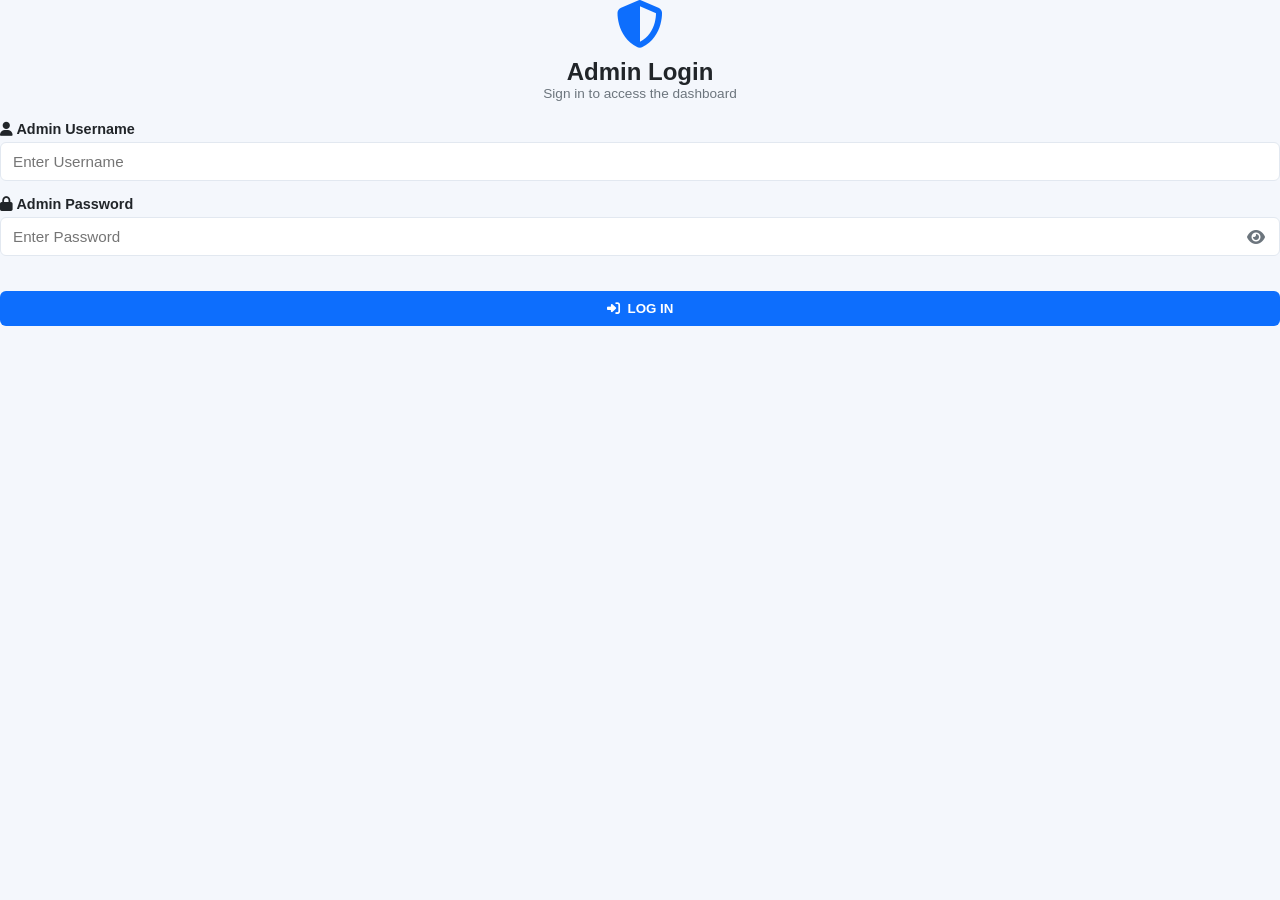
==== attendance.html @ d98d88b0 "Update attendance.html" ====
<!DOCTYPE html>
<html lang="en">
<head>
  <meta charset="UTF-8">
  <title>Daily Attendance Record - DAS</title>
  <link rel="stylesheet" href="./style.css">
  <link rel="stylesheet" href="https://cdnjs.cloudflare.com/ajax/libs/font-awesome/6.4.0/css/all.min.css">
  <style>
    .daily-folder {
      background: #fff;
      padding: 15px 10px;
      border-radius: 8px;
      text-align: center;
      cursor: pointer;
      border: 2px solid var(--border-color);
      transition: all 0.2s ease;
      user-select: none;
    }
    .daily-folder:hover {
      border-color: var(--primary-blue);
      transform: translateY(-2px);
      box-shadow: 0 4px 10px rgba(0,0,0,0.08);
    }
    .daily-folder.active-folder {
      border-color: var(--primary-blue);
      background-color: #f8fbff;
      box-shadow: 0 2px 6px rgba(13,110,253,0.15);
    }
  </style>
</head>
<body>
  <script src="app.js"></script>
  <script>checkAuth();</script>

  <div class="app-container">
    <div class="sidebar">
      <div class="sidebar-header">
        <i class="fa-solid fa-graduation-cap"></i>
        <h2>Digital Attendance System</h2>
        <p>Admin Panel</p>
      </div>
      <ul class="sidebar-menu">
        <li><a href="dashboard.html"><i class="fa-solid fa-house"></i> Home</a></li>
        <li><a href="employee.html"><i class="fa-solid fa-user-plus"></i> Employee Registration</a></li>
        <li class="active"><a href="attendance.html"><i class="fa-solid fa-clipboard-check"></i> Attendance Record</a></li>
        <li><a href="monthly.html"><i class="fa-solid fa-calendar-days"></i> Monthly Record</a></li>
        <li><a href="#" onclick="logout()"><i class="fa-solid fa-right-from-bracket"></i> Log Out</a></li>
      </ul>
      <div class="sidebar-footer">
        <i class="fa-solid fa-user-circle" style="font-size: 1.5rem;"></i>
        <div>
          <strong style="display:block; font-size:0.85rem;">Welcome,</strong>
          <span style="font-size:0.80rem; color:#90caf9;">Admin</span>
        </div>
      </div>
    </div>

    <div class="main-content">
      <div class="topbar">
        <div><i class="fa-solid fa-bars"></i></div>
        <div class="topbar-info">
          <span><i class="fa-regular fa-calendar"></i> <span id="currentDate"></span></span>
          <i class="fa-regular fa-bell"></i>
        </div>
      </div>

      <div class="content-area">
        <div style="display: flex; justify-content: space-between; align-items: center; margin-bottom: 20px; flex-wrap: wrap; gap: 15px;">
          <div>
            <h1 style="font-size: 1.5rem; margin-bottom: 5px;"><i class="fa-solid fa-clipboard-check" style="color: var(--primary-blue);"></i> Daily Attendance Record</h1>
            <p style="color: var(--text-muted); font-size: 0.9rem;">Track employee Time In and Time Out daily.</p>
          </div>
          <div>
            <label style="font-weight: 600; font-size: 0.9rem; margin-right: 8px;"><i class="fa-regular fa-calendar-days"></i> Filter Date:</label>
            <input type="date" id="dateFilter" class="form-control" style="display: inline-block; width: auto;" onchange="filterDailyData()">
          </div>
        </div>

        <h3 style="font-size: 1rem; margin-bottom: 10px; color: var(--text-muted);">Department Folders:</h3>
        <div style="display: grid; grid-template-columns: repeat(auto-fit, minmax(110px, 1fr)); gap: 12px; margin-bottom: 25px;">
          <div class="daily-folder active-folder" id="dfolder-ALL" onclick="selectDailyDept('ALL')">
            <i class="fa-solid fa-folder-open" style="font-size: 1.8rem; color: #ffc107; margin-bottom: 5px; display:block;"></i>
            <h4 style="font-size: 0.85rem; margin:0;">All Depts</h4>
          </div>
          <div class="daily-folder" id="dfolder-BSHM" onclick="selectDailyDept('BSHM')">
            <i class="fa-solid fa-folder" style="font-size: 1.8rem; color: #ffc107; margin-bottom: 5px; display:block;"></i>
            <h4 style="font-size: 0.85rem; margin:0;">BSHM</h4>
          </div>
          <div class="daily-folder" id="dfolder-BSED" onclick="selectDailyDept('BSED')">
            <i class="fa-solid fa-folder" style="font-size: 1.8rem; color: #ffc107; margin-bottom: 5px; display:block;"></i>
            <h4 style="font-size: 0.85rem; margin:0;">BSED</h4>
          </div>
          <div class="daily-folder" id="dfolder-BEED" onclick="selectDailyDept('BEED')">
            <i class="fa-solid fa-folder" style="font-size: 1.8rem; color: #ffc107; margin-bottom: 5px; display:block;"></i>
            <h4 style="font-size: 0.85rem; margin:0;">BEED</h4>
          </div>
          <div class="daily-folder" id="dfolder-BSCRIM" onclick="selectDailyDept('BSCRIM')">
            <i class="fa-solid fa-folder" style="font-size: 1.8rem; color: #ffc107; margin-bottom: 5px; display:block;"></i>
            <h4 style="font-size: 0.85rem; margin:0;">BSCRIM</h4>
          </div>
          <div class="daily-folder" id="dfolder-BSIT" onclick="selectDailyDept('BSIT')">
            <i class="fa-solid fa-folder" style="font-size: 1.8rem; color: #ffc107; margin-bottom: 5px; display:block;"></i>
            <h4 style="font-size: 0.85rem; margin:0;">BSIT</h4>
          </div>
          <div class="daily-folder" id="dfolder-BSBA" onclick="selectDailyDept('BSBA')">
            <i class="fa-solid fa-folder" style="font-size: 1.8rem; color: #ffc107; margin-bottom: 5px; display:block;"></i>
            <h4 style="font-size: 0.85rem; margin:0;">BSBA</h4>
          </div>
        </div>

        <div class="card">
          <h3 id="dailyFolderTitle" style="margin-bottom: 15px; font-size: 1.05rem; color: var(--primary-blue);">Daily Attendance Logs - All Departments</h3>
          <table>
            <thead>
              <tr>
                <th>Employee ID</th>
                <th>Name</th>
                <th>Department</th>
                <th>Position</th>
                <th>Date</th>
                <th>Time In</th>
                <th>Time Out</th>
                <th>Status</th>
              </tr>
            </thead>
            <tbody id="attendanceTable"></tbody>
          </table>
        </div>
      </div>
    </div>
  </div>

  <script src="database.js"></script>
  <script>
    const todayStr = new Date().toISOString().split('T')[0];
    document.getElementById('dateFilter').value = todayStr;
    let dailySelectedDept = 'ALL';

    function selectDailyDept(dept) {
      dailySelectedDept = dept;
      document.querySelectorAll('.daily-folder').forEach(el => {
        el.classList.remove('active-folder');
        const icon = el.querySelector('i');
        if (icon) {
          icon.classList.remove('fa-folder-open');
          icon.classList.add('fa-folder');
        }
      });
      const activeEl = document.getElementById('dfolder-' + dept);
      if (activeEl) {
        activeEl.classList.add('active-folder');
        const activeIcon = activeEl.querySelector('i');
        if (activeIcon) {
          activeIcon.classList.remove('fa-folder');
          activeIcon.classList.add('fa-folder-open');
        }
      }
      document.getElementById('dailyFolderTitle').textContent = Daily Attendance Logs - Department: ${dept === 'ALL' ? 'All Departments' : dept};
      filterDailyData();
    }

    function filterDailyData() {
      const selectedDate = document.getElementById('dateFilter').value;
      const records = DB.getAttendance();
      const employees = DB.getEmployees();
      const tbody = document.getElementById('attendanceTable');

      const enhancedRecords = records.map(r => {
        const emp = employees.find(e => e.id === r.id);
        return {
          ...r,
          department: emp ? emp.department : 'BSIT',
          position: emp ? emp.position : 'Staff'
        };
      });

      const filtered = enhancedRecords.filter(r => {
        const matchDate = !selectedDate || r.date === selectedDate;
        const matchDept = dailySelectedDept === 'ALL' || r.department === dailySelectedDept;
        return matchDate && matchDept;
      });

      if (filtered.length === 0) {
        tbody.innerHTML = <tr><td colspan="8" style="text-align:center; color: var(--text-muted); padding: 25px;">No attendance records found for this date or department.</td></tr>;
        return;
      }

      tbody.innerHTML = filtered.map(r => `
        <tr>
          <td>${r.id}</td>
          <td><strong>${r.name}</strong></td>
          <td><span style="background: #e3f2fd; color: #0d6efd; padding: 3px 8px; border-radius: 4px; font-weight: 600; font-size: 0.85rem;">${r.department}</span></td>
          <td>${r.position}</td>
          <td>${r.date}</td>
          <td><span style="color: #198754; font-weight: 600;">${r.timeIn}</span></td>
          <td><span style="color: #0dcaf0; font-weight: 600;">${r.timeOut}</span></td>
          <td><span style="background: #d1e7dd; color: #0f5132; padding: 3px 8px; border-radius: 4px; font-weight: bold; font-size: 0.85rem;">${r.status}</span></td>
        </tr>
      `).join('');
    }

    filterDailyData();
  </script>
</body>
</html>
---- style.css ----
:root {
  --primary-blue: #0d6efd;
  --dark-blue: #061e47;
  --sidebar-bg: #0b1727;
  --sidebar-hover: #162c46;
  --light-bg: #f4f7fc;
  --card-bg: #ffffff;
  --success-green: #198754;
  --danger-red: #dc3545;
  --warning-purple: #6f42c1;
  --text-dark: #212529;
  --text-muted: #6c757d;
  --border-color: #e2e8f0;
}

* {
  margin: 0;
  padding: 0;
  box-sizing: border-box;
  font-family: 'Segoe UI', Tahoma, Geneva, Verdana, sans-serif;
}

body {
  background-color: var(--light-bg);
  color: var(--text-dark);
}

/* Layout */
.app-container {
  display: flex;
  min-height: 100vh;
}

.sidebar {
  width: 250px;
  background-color: var(--sidebar-bg);
  color: #fff;
  display: flex;
  flex-direction: column;
  padding: 20px 0;
}

.sidebar-header {
  padding: 0 20px 20px;
  border-bottom: 1px solid rgba(255,255,255,0.1);
  text-align: center;
}

.sidebar-header i {
  font-size: 2.5rem;
  color: #64b5f6;
  margin-bottom: 10px;
}

.sidebar-header h2 {
  font-size: 1.1rem;
  line-height: 1.2;
}

.sidebar-header p {
  font-size: 0.75rem;
  color: #90caf9;
}

.sidebar-menu {
  list-style: none;
  margin-top: 20px;
  flex-grow: 1;
}

.sidebar-menu li a {
  display: flex;
  align-items: center;
  gap: 12px;
  padding: 12px 20px;
  color: #b0bec5;
  text-decoration: none;
  font-size: 0.95rem;
  transition: 0.2s;
}

.sidebar-menu li a:hover,
.sidebar-menu li.active a {
  background-color: var(--primary-blue);
  color: #fff;
}

.sidebar-footer {
  padding: 15px 20px;
  border-top: 1px solid rgba(255,255,255,0.1);
  display: flex;
  align-items: center;
  gap: 10px;
}

.main-content {
  flex-grow: 1;
  display: flex;
  flex-direction: column;
}

.topbar {
  background-color: #fff;
  padding: 15px 30px;
  display: flex;
  justify-content: space-between;
  align-items: center;
  box-shadow: 0 2px 4px rgba(0,0,0,0.05);
}

.topbar-info {
  display: flex;
  gap: 20px;
  align-items: center;
  color: var(--text-muted);
}

.content-area {
  padding: 30px;
  flex-grow: 1;
}

/* Cards & Grid */
.grid-4 {
  display: grid;
  grid-template-columns: repeat(auto-fit, minmax(200px, 1fr));
  gap: 20px;
  margin-bottom: 25px;
}

.stat-card {
  background: #fff;
  padding: 20px;
  border-radius: 10px;
  display: flex;
  align-items: center;
  gap: 15px;
  box-shadow: 0 2px 8px rgba(0,0,0,0.04);
}

.stat-icon {
  width: 50px;
  height: 50px;
  border-radius: 50%;
  display: flex;
  align-items: center;
  justify-content: center;
  font-size: 1.5rem;
}

.stat-icon.blue { background: #e3f2fd; color: var(--primary-blue); }
.stat-icon.green { background: #e8f5e9; color: var(--success-green); }
.stat-icon.red { background: #ffebee; color: var(--danger-red); }
.stat-icon.purple { background: #f3e5f5; color: var(--warning-purple); }

.stat-info h3 { font-size: 0.9rem; color: var(--text-muted); }
.stat-info p { font-size: 1.5rem; font-weight: bold; }

/* Dashboard Details Layout */
.dashboard-details {
  display: grid;
  grid-template-columns: 2fr 1fr;
  gap: 20px;
}

.card {
  background: #fff;
  border-radius: 10px;
  padding: 20px;
  box-shadow: 0 2px 8px rgba(0,0,0,0.04);
}

.card-title {
  font-size: 1.1rem;
  font-weight: bold;
  margin-bottom: 15px;
}

.quick-actions {
  display: flex;
  flex-direction: column;
  gap: 10px;
}

/* Buttons & Inputs */
.btn {
  padding: 10px 18px;
  border: none;
  border-radius: 6px;
  cursor: pointer;
  font-weight: 600;
  display: inline-flex;
  align-items: center;
  gap: 8px;
  justify-content: center;
  text-decoration: none;
}

.btn-primary { background: var(--primary-blue); color: #fff; }
.btn-success { background: var(--success-green); color: #fff; }
.btn-danger { background: var(--danger-red); color: #fff; }
.btn-outline { border: 1px solid var(--primary-blue); color: var(--primary-blue); background: transparent; }
.btn-block { width: 100%; }

.form-group {
  margin-bottom: 15px;
}

.form-group label {
  display: block;
  margin-bottom: 5px;
  font-weight: 600;
  font-size: 0.9rem;
}

.form-control {
  width: 100%;
  padding: 10px 12px;
  border: 1px solid var(--border-color);
  border-radius: 6px;
  font-size: 0.95rem;
}

/* Password Eye Toggle Styling */
.password-container {
  position: relative;
  width: 100%;
}

.password-container input {
  width: 100%;
  padding-right: 40px;
}

.password-container i {
  position: absolute;
  right: 15px;
  top: 50%;
  transform: translateY(-50%);
  cursor: pointer;
  color: #6c757d;
}

.password-container i:hover {
  color: var(--primary-blue);
}

/* Table Styles */
table {
  width: 100%;
  border-collapse: collapse;
  margin-top: 15px;
}

th, td {
  padding: 12px;
  text-align: left;
  border-bottom: 1px solid var(--border-color);
}

th {
  background-color: #f8f9fa;
  font-weight: 600;
}
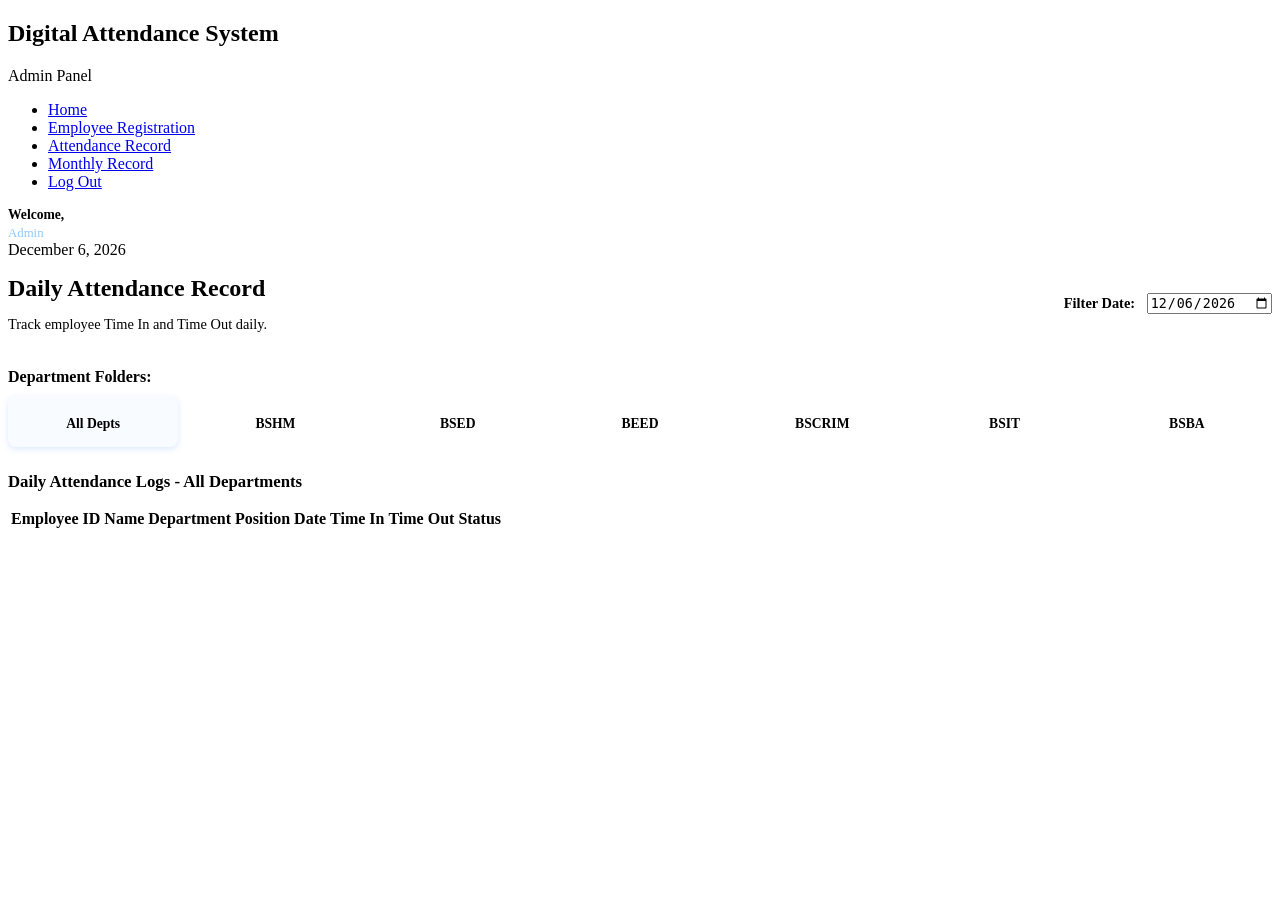
==== commit 6e2e0b8e: "Update attendance.html" ====
--- a/attendance.html
+++ b/attendance.html
@@ -1,10 +1,14 @@
+
 <!DOCTYPE html>
 <html lang="en">
 <head>
   <meta charset="UTF-8">
+  <meta name="viewport" content="width=device-width, initial-scale=1.0">
   <title>Daily Attendance Record - DAS</title>
-  <link rel="stylesheet" href="./style.css">
-  <link rel="stylesheet" href="https://cdnjs.cloudflare.com/ajax/libs/font-awesome/6.4.0/css/all.min.css">
+
+  <link rel="stylesheet" href="./Daily Attendance Record - DAS_files/style.css">
+  <link rel="stylesheet" href="./Daily Attendance Record - DAS_files/all.min.css">
+
   <style>
     .daily-folder {
       background: #fff;
@@ -16,11 +20,13 @@
       transition: all 0.2s ease;
       user-select: none;
     }
+
     .daily-folder:hover {
       border-color: var(--primary-blue);
       transform: translateY(-2px);
       box-shadow: 0 4px 10px rgba(0,0,0,0.08);
     }
+
     .daily-folder.active-folder {
       border-color: var(--primary-blue);
       background-color: #f8fbff;
@@ -28,88 +34,169 @@
     }
   </style>
 </head>
+
 <body>
-  <script src="app.js"></script>
-  <script>checkAuth();</script>
-
-  <div class="app-container">
-    <div class="sidebar">
-      <div class="sidebar-header">
-        <i class="fa-solid fa-graduation-cap"></i>
-        <h2>Digital Attendance System</h2>
-        <p>Admin Panel</p>
-      </div>
-      <ul class="sidebar-menu">
-        <li><a href="dashboard.html"><i class="fa-solid fa-house"></i> Home</a></li>
-        <li><a href="employee.html"><i class="fa-solid fa-user-plus"></i> Employee Registration</a></li>
-        <li class="active"><a href="attendance.html"><i class="fa-solid fa-clipboard-check"></i> Attendance Record</a></li>
-        <li><a href="monthly.html"><i class="fa-solid fa-calendar-days"></i> Monthly Record</a></li>
-        <li><a href="#" onclick="logout()"><i class="fa-solid fa-right-from-bracket"></i> Log Out</a></li>
-      </ul>
-      <div class="sidebar-footer">
-        <i class="fa-solid fa-user-circle" style="font-size: 1.5rem;"></i>
+
+<script src="./Daily Attendance Record - DAS_files/app.js.download"></script>
+<script>
+  checkAuth();
+</script>
+
+<div class="app-container">
+
+  <!-- SIDEBAR -->
+  <div class="sidebar">
+
+    <div class="sidebar-header">
+      <i class="fa-solid fa-graduation-cap"></i>
+      <h2>Digital Attendance System</h2>
+      <p>Admin Panel</p>
+    </div>
+
+    <ul class="sidebar-menu">
+      <li>
+        <a href="dashboard.html">
+          <i class="fa-solid fa-house"></i> Home
+        </a>
+      </li>
+
+      <li>
+        <a href="employee.html">
+          <i class="fa-solid fa-user-plus"></i> Employee Registration
+        </a>
+      </li>
+
+      <li class="active">
+        <a href="attendance.html">
+          <i class="fa-solid fa-clipboard-check"></i> Attendance Record
+        </a>
+      </li>
+
+      <li>
+        <a href="monthly.html">
+          <i class="fa-solid fa-calendar-days"></i> Monthly Record
+        </a>
+      </li>
+
+      <li>
+        <a href="#" onclick="logout()">
+          <i class="fa-solid fa-right-from-bracket"></i> Log Out
+        </a>
+      </li>
+    </ul>
+
+    <div class="sidebar-footer">
+      <i class="fa-solid fa-user-circle" style="font-size:1.5rem;"></i>
+      <div>
+        <strong style="display:block;font-size:0.85rem;">Welcome,</strong>
+        <span style="font-size:0.80rem;color:#90caf9;">Admin</span>
+      </div>
+    </div>
+
+  </div>
+
+  <!-- MAIN CONTENT -->
+  <div class="main-content">
+
+    <div class="topbar">
+      <div>
+        <i class="fa-solid fa-bars"></i>
+      </div>
+
+      <div class="topbar-info">
+        <span>
+          <i class="fa-regular fa-calendar"></i>
+          <span id="currentDate"></span>
+        </span>
+        <i class="fa-regular fa-bell"></i>
+      </div>
+    </div>
+
+    <div class="content-area">
+
+      <!-- PAGE HEADER -->
+      <div style="display:flex;justify-content:space-between;align-items:center;margin-bottom:20px;flex-wrap:wrap;gap:15px;">
+
         <div>
-          <strong style="display:block; font-size:0.85rem;">Welcome,</strong>
-          <span style="font-size:0.80rem; color:#90caf9;">Admin</span>
-        </div>
-      </div>
-    </div>
-
-    <div class="main-content">
-      <div class="topbar">
-        <div><i class="fa-solid fa-bars"></i></div>
-        <div class="topbar-info">
-          <span><i class="fa-regular fa-calendar"></i> <span id="currentDate"></span></span>
-          <i class="fa-regular fa-bell"></i>
-        </div>
-      </div>
-
-      <div class="content-area">
-        <div style="display: flex; justify-content: space-between; align-items: center; margin-bottom: 20px; flex-wrap: wrap; gap: 15px;">
-          <div>
-            <h1 style="font-size: 1.5rem; margin-bottom: 5px;"><i class="fa-solid fa-clipboard-check" style="color: var(--primary-blue);"></i> Daily Attendance Record</h1>
-            <p style="color: var(--text-muted); font-size: 0.9rem;">Track employee Time In and Time Out daily.</p>
-          </div>
-          <div>
-            <label style="font-weight: 600; font-size: 0.9rem; margin-right: 8px;"><i class="fa-regular fa-calendar-days"></i> Filter Date:</label>
-            <input type="date" id="dateFilter" class="form-control" style="display: inline-block; width: auto;" onchange="filterDailyData()">
-          </div>
-        </div>
-
-        <h3 style="font-size: 1rem; margin-bottom: 10px; color: var(--text-muted);">Department Folders:</h3>
-        <div style="display: grid; grid-template-columns: repeat(auto-fit, minmax(110px, 1fr)); gap: 12px; margin-bottom: 25px;">
-          <div class="daily-folder active-folder" id="dfolder-ALL" onclick="selectDailyDept('ALL')">
-            <i class="fa-solid fa-folder-open" style="font-size: 1.8rem; color: #ffc107; margin-bottom: 5px; display:block;"></i>
-            <h4 style="font-size: 0.85rem; margin:0;">All Depts</h4>
-          </div>
-          <div class="daily-folder" id="dfolder-BSHM" onclick="selectDailyDept('BSHM')">
-            <i class="fa-solid fa-folder" style="font-size: 1.8rem; color: #ffc107; margin-bottom: 5px; display:block;"></i>
-            <h4 style="font-size: 0.85rem; margin:0;">BSHM</h4>
-          </div>
-          <div class="daily-folder" id="dfolder-BSED" onclick="selectDailyDept('BSED')">
-            <i class="fa-solid fa-folder" style="font-size: 1.8rem; color: #ffc107; margin-bottom: 5px; display:block;"></i>
-            <h4 style="font-size: 0.85rem; margin:0;">BSED</h4>
-          </div>
-          <div class="daily-folder" id="dfolder-BEED" onclick="selectDailyDept('BEED')">
-            <i class="fa-solid fa-folder" style="font-size: 1.8rem; color: #ffc107; margin-bottom: 5px; display:block;"></i>
-            <h4 style="font-size: 0.85rem; margin:0;">BEED</h4>
-          </div>
-          <div class="daily-folder" id="dfolder-BSCRIM" onclick="selectDailyDept('BSCRIM')">
-            <i class="fa-solid fa-folder" style="font-size: 1.8rem; color: #ffc107; margin-bottom: 5px; display:block;"></i>
-            <h4 style="font-size: 0.85rem; margin:0;">BSCRIM</h4>
-          </div>
-          <div class="daily-folder" id="dfolder-BSIT" onclick="selectDailyDept('BSIT')">
-            <i class="fa-solid fa-folder" style="font-size: 1.8rem; color: #ffc107; margin-bottom: 5px; display:block;"></i>
-            <h4 style="font-size: 0.85rem; margin:0;">BSIT</h4>
-          </div>
-          <div class="daily-folder" id="dfolder-BSBA" onclick="selectDailyDept('BSBA')">
-            <i class="fa-solid fa-folder" style="font-size: 1.8rem; color: #ffc107; margin-bottom: 5px; display:block;"></i>
-            <h4 style="font-size: 0.85rem; margin:0;">BSBA</h4>
-          </div>
-        </div>
-
-        <div class="card">
-          <h3 id="dailyFolderTitle" style="margin-bottom: 15px; font-size: 1.05rem; color: var(--primary-blue);">Daily Attendance Logs - All Departments</h3>
+          <h1 style="font-size:1.5rem;margin-bottom:5px;">
+            <i class="fa-solid fa-clipboard-check" style="color:var(--primary-blue);"></i>
+            Daily Attendance Record
+          </h1>
+
+          <p style="color:var(--text-muted);font-size:0.9rem;">
+            Track employee Time In and Time Out daily.
+          </p>
+        </div>
+
+        <div>
+          <label style="font-weight:600;font-size:0.9rem;margin-right:8px;">
+            <i class="fa-regular fa-calendar-days"></i>
+            Filter Date:
+          </label>
+
+          <input
+            type="date"
+            id="dateFilter"
+            class="form-control"
+            style="display:inline-block;width:auto;"
+            onchange="filterDailyData()"
+          >
+        </div>
+
+      </div>
+
+      <!-- DEPARTMENT FOLDERS -->
+      <h3 style="font-size:1rem;margin-bottom:10px;color:var(--text-muted);">
+        Department Folders:
+      </h3>
+
+      <div style="display:grid;grid-template-columns:repeat(auto-fit,minmax(110px,1fr));gap:12px;margin-bottom:25px;">
+
+        <div class="daily-folder active-folder" id="dfolder-ALL" onclick="selectDailyDept('ALL')">
+          <i class="fa-solid fa-folder-open" style="font-size:1.8rem;color:#ffc107;margin-bottom:5px;display:block;"></i>
+          <h4 style="font-size:0.85rem;margin:0;">All Depts</h4>
+        </div>
+
+        <div class="daily-folder" id="dfolder-BSHM" onclick="selectDailyDept('BSHM')">
+          <i class="fa-solid fa-folder" style="font-size:1.8rem;color:#ffc107;margin-bottom:5px;display:block;"></i>
+          <h4 style="font-size:0.85rem;margin:0;">BSHM</h4>
+        </div>
+
+        <div class="daily-folder" id="dfolder-BSED" onclick="selectDailyDept('BSED')">
+          <i class="fa-solid fa-folder" style="font-size:1.8rem;color:#ffc107;margin-bottom:5px;display:block;"></i>
+          <h4 style="font-size:0.85rem;margin:0;">BSED</h4>
+        </div>
+
+        <div class="daily-folder" id="dfolder-BEED" onclick="selectDailyDept('BEED')">
+          <i class="fa-solid fa-folder" style="font-size:1.8rem;color:#ffc107;margin-bottom:5px;display:block;"></i>
+          <h4 style="font-size:0.85rem;margin:0;">BEED</h4>
+        </div>
+
+        <div class="daily-folder" id="dfolder-BSCRIM" onclick="selectDailyDept('BSCRIM')">
+          <i class="fa-solid fa-folder" style="font-size:1.8rem;color:#ffc107;margin-bottom:5px;display:block;"></i>
+          <h4 style="font-size:0.85rem;margin:0;">BSCRIM</h4>
+        </div>
+
+        <div class="daily-folder" id="dfolder-BSIT" onclick="selectDailyDept('BSIT')">
+          <i class="fa-solid fa-folder" style="font-size:1.8rem;color:#ffc107;margin-bottom:5px;display:block;"></i>
+          <h4 style="font-size:0.85rem;margin:0;">BSIT</h4>
+        </div>
+
+        <div class="daily-folder" id="dfolder-BSBA" onclick="selectDailyDept('BSBA')">
+          <i class="fa-solid fa-folder" style="font-size:1.8rem;color:#ffc107;margin-bottom:5px;display:block;"></i>
+          <h4 style="font-size:0.85rem;margin:0;">BSBA</h4>
+        </div>
+
+      </div>
+
+      <!-- ATTENDANCE TABLE -->
+      <div class="card">
+
+        <h3 id="dailyFolderTitle" style="margin-bottom:15px;font-size:1.05rem;color:var(--primary-blue);">
+          Daily Attendance Logs - All Departments
+        </h3>
+
+        <div style="overflow-x:auto;">
           <table>
             <thead>
               <tr>
@@ -123,83 +210,192 @@
                 <th>Status</th>
               </tr>
             </thead>
+
             <tbody id="attendanceTable"></tbody>
           </table>
         </div>
-      </div>
+
+      </div>
+
     </div>
   </div>
-
-  <script src="database.js"></script>
-  <script>
-    const todayStr = new Date().toISOString().split('T')[0];
-    document.getElementById('dateFilter').value = todayStr;
-    let dailySelectedDept = 'ALL';
-
-    function selectDailyDept(dept) {
-      dailySelectedDept = dept;
-      document.querySelectorAll('.daily-folder').forEach(el => {
-        el.classList.remove('active-folder');
-        const icon = el.querySelector('i');
-        if (icon) {
-          icon.classList.remove('fa-folder-open');
-          icon.classList.add('fa-folder');
-        }
-      });
-      const activeEl = document.getElementById('dfolder-' + dept);
-      if (activeEl) {
-        activeEl.classList.add('active-folder');
-        const activeIcon = activeEl.querySelector('i');
-        if (activeIcon) {
-          activeIcon.classList.remove('fa-folder');
-          activeIcon.classList.add('fa-folder-open');
-        }
+</div>
+
+<!-- DATABASE -->
+<script src="./Daily Attendance Record - DAS_files/database.js.download"></script>
+
+<script>
+
+  // DISPLAY CURRENT DATE
+  const now = new Date();
+
+  document.getElementById('currentDate').textContent =
+    now.toLocaleDateString('en-US', {
+      year: 'numeric',
+      month: 'long',
+      day: 'numeric'
+    });
+
+  // GET TODAY'S DATE USING LOCAL TIME
+  const todayStr =
+    `${now.getFullYear()}-${String(now.getMonth() + 1).padStart(2, '0')}-${String(now.getDate()).padStart(2, '0')}`;
+
+  document.getElementById('dateFilter').value = todayStr;
+
+  // DEFAULT DEPARTMENT
+  let dailySelectedDept = 'ALL';
+
+
+  // SELECT DEPARTMENT FOLDER
+  function selectDailyDept(dept) {
+
+    dailySelectedDept = dept;
+
+    // REMOVE ACTIVE STATUS FROM ALL FOLDERS
+    document.querySelectorAll('.daily-folder').forEach(el => {
+
+      el.classList.remove('active-folder');
+
+      const icon = el.querySelector('i');
+
+      if (icon) {
+        icon.classList.remove('fa-folder-open');
+        icon.classList.add('fa-folder');
       }
-      document.getElementById('dailyFolderTitle').textContent = Daily Attendance Logs - Department: ${dept === 'ALL' ? 'All Departments' : dept};
-      filterDailyData();
+
+    });
+
+    // ACTIVATE SELECTED FOLDER
+    const activeEl = document.getElementById('dfolder-' + dept);
+
+    if (activeEl) {
+
+      activeEl.classList.add('active-folder');
+
+      const activeIcon = activeEl.querySelector('i');
+
+      if (activeIcon) {
+        activeIcon.classList.remove('fa-folder');
+        activeIcon.classList.add('fa-folder-open');
+      }
+
     }
 
-    function filterDailyData() {
-      const selectedDate = document.getElementById('dateFilter').value;
-      const records = DB.getAttendance();
-      const employees = DB.getEmployees();
-      const tbody = document.getElementById('attendanceTable');
-
-      const enhancedRecords = records.map(r => {
-        const emp = employees.find(e => e.id === r.id);
-        return {
-          ...r,
-          department: emp ? emp.department : 'BSIT',
-          position: emp ? emp.position : 'Staff'
-        };
-      });
-
-      const filtered = enhancedRecords.filter(r => {
-        const matchDate = !selectedDate || r.date === selectedDate;
-        const matchDept = dailySelectedDept === 'ALL' || r.department === dailySelectedDept;
-        return matchDate && matchDept;
-      });
-
-      if (filtered.length === 0) {
-        tbody.innerHTML = <tr><td colspan="8" style="text-align:center; color: var(--text-muted); padding: 25px;">No attendance records found for this date or department.</td></tr>;
-        return;
-      }
-
-      tbody.innerHTML = filtered.map(r => `
+    // UPDATE TITLE
+    document.getElementById('dailyFolderTitle').textContent =
+      `Daily Attendance Logs - Department: ${dept === 'ALL' ? 'All Departments' : dept}`;
+
+    // DISPLAY SELECTED DEPARTMENT RECORDS
+    filterDailyData();
+
+  }
+
+
+  // FILTER ATTENDANCE RECORDS
+  function filterDailyData() {
+
+    const selectedDate = document.getElementById('dateFilter').value;
+
+    const records = DB.getAttendance();
+
+    const employees = DB.getEmployees();
+
+    const tbody = document.getElementById('attendanceTable');
+
+
+    // MATCH ATTENDANCE WITH EMPLOYEE INFORMATION
+    const enhancedRecords = records.map(r => {
+
+      const emp = employees.find(e => e.id === r.id);
+
+      return {
+        ...r,
+        department: emp ? emp.department : 'BSIT',
+        position: emp ? emp.position : 'Staff'
+      };
+
+    });
+
+
+    // FILTER BY DATE AND DEPARTMENT
+    const filtered = enhancedRecords.filter(r => {
+
+      const matchDate = !selectedDate || r.date === selectedDate;
+
+      const matchDept =
+        dailySelectedDept === 'ALL' ||
+        r.department === dailySelectedDept;
+
+      return matchDate && matchDept;
+
+    });
+
+
+    // NO RECORDS FOUND
+    if (filtered.length === 0) {
+
+      tbody.innerHTML = `
         <tr>
-          <td>${r.id}</td>
-          <td><strong>${r.name}</strong></td>
-          <td><span style="background: #e3f2fd; color: #0d6efd; padding: 3px 8px; border-radius: 4px; font-weight: 600; font-size: 0.85rem;">${r.department}</span></td>
-          <td>${r.position}</td>
-          <td>${r.date}</td>
-          <td><span style="color: #198754; font-weight: 600;">${r.timeIn}</span></td>
-          <td><span style="color: #0dcaf0; font-weight: 600;">${r.timeOut}</span></td>
-          <td><span style="background: #d1e7dd; color: #0f5132; padding: 3px 8px; border-radius: 4px; font-weight: bold; font-size: 0.85rem;">${r.status}</span></td>
+          <td colspan="8" style="text-align:center;color:var(--text-muted);padding:25px;">
+            No attendance records found for this date or department.
+          </td>
         </tr>
-      `).join('');
+      `;
+
+      return;
     }
 
-    filterDailyData();
-  </script>
+
+    // DISPLAY ATTENDANCE RECORDS
+    tbody.innerHTML = filtered.map(r => `
+
+      <tr>
+
+        <td>${r.id}</td>
+
+        <td>
+          <strong>${r.name}</strong>
+        </td>
+
+        <td>
+          <span style="background:#e3f2fd;color:#0d6efd;padding:3px 8px;border-radius:4px;font-weight:600;font-size:0.85rem;">
+            ${r.department}
+          </span>
+        </td>
+
+        <td>${r.position}</td>
+
+        <td>${r.date}</td>
+
+        <td>
+          <span style="color:#198754;font-weight:600;">
+            ${r.timeIn}
+          </span>
+        </td>
+
+        <td>
+          <span style="color:#0dcaf0;font-weight:600;">
+            ${r.timeOut}
+          </span>
+        </td>
+
+        <td>
+          <span style="background:#d1e7dd;color:#0f5132;padding:3px 8px;border-radius:4px;font-weight:bold;font-size:0.85rem;">
+            ${r.status}
+          </span>
+        </td>
+
+      </tr>
+
+    `).join('');
+
+  }
+
+
+  // LOAD DEFAULT ATTENDANCE RECORDS
+  filterDailyData();
+
+</script>
+
 </body>
 </html>
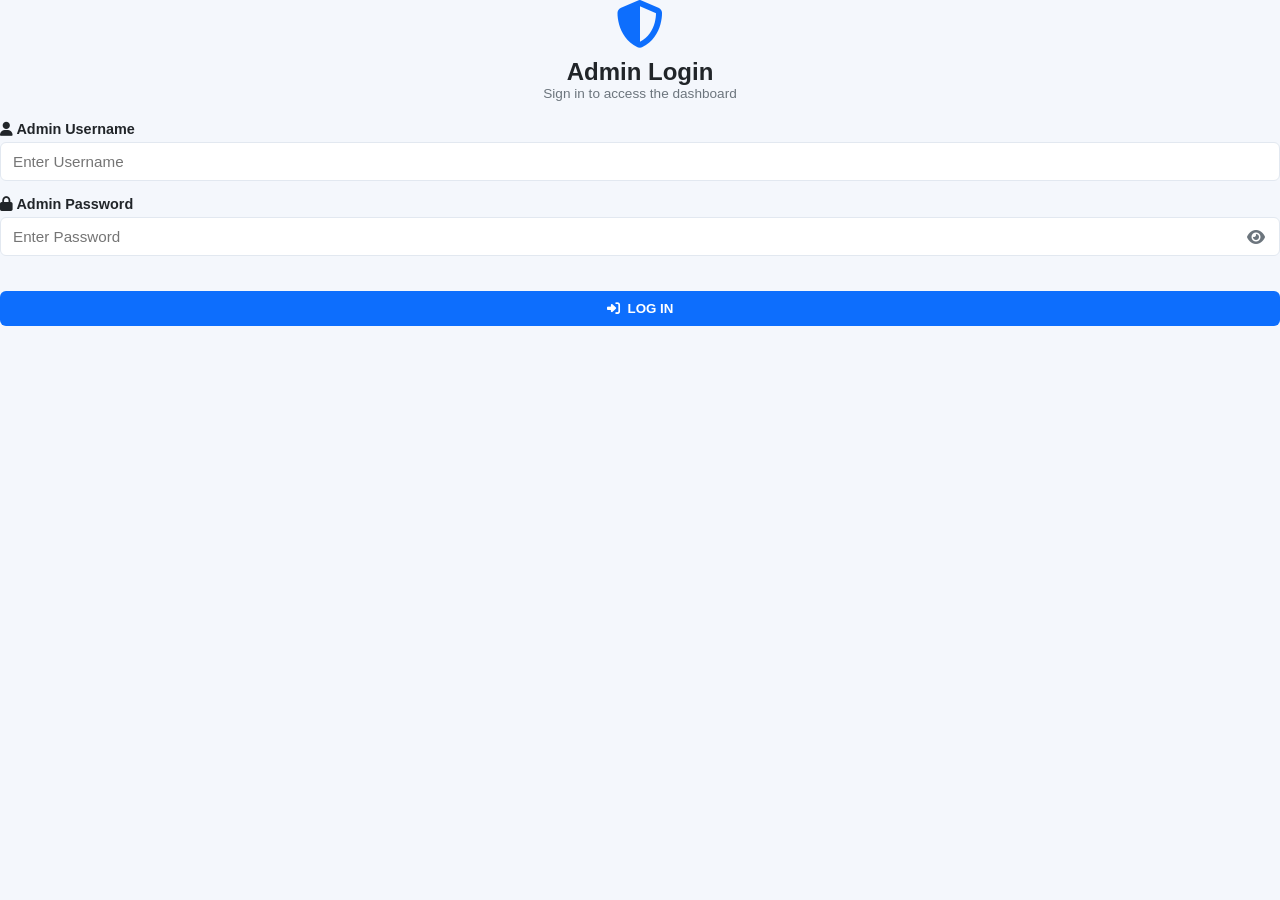
==== commit dce6b61d: "Update attendance.html" ====
--- a/attendance.html
+++ b/attendance.html
@@ -2,44 +2,58 @@
 <!DOCTYPE html>
 <html lang="en">
 <head>
-  <meta charset="UTF-8">
-  <meta name="viewport" content="width=device-width, initial-scale=1.0">
-  <title>Daily Attendance Record - DAS</title>
-
-  <link rel="stylesheet" href="./Daily Attendance Record - DAS_files/style.css">
-  <link rel="stylesheet" href="./Daily Attendance Record - DAS_files/all.min.css">
-
-  <style>
-    .daily-folder {
-      background: #fff;
-      padding: 15px 10px;
-      border-radius: 8px;
-      text-align: center;
-      cursor: pointer;
-      border: 2px solid var(--border-color);
-      transition: all 0.2s ease;
-      user-select: none;
-    }
-
-    .daily-folder:hover {
-      border-color: var(--primary-blue);
-      transform: translateY(-2px);
-      box-shadow: 0 4px 10px rgba(0,0,0,0.08);
-    }
-
-    .daily-folder.active-folder {
-      border-color: var(--primary-blue);
-      background-color: #f8fbff;
-      box-shadow: 0 2px 6px rgba(13,110,253,0.15);
-    }
-  </style>
+<meta charset="UTF-8">
+<meta name="viewport" content="width=device-width, initial-scale=1.0">
+<title>Daily Attendance Record - DAS</title>
+
+<!-- ORIGINAL CSS DESIGN -->
+<link rel="stylesheet" href="./style.css">
+<link rel="stylesheet" href="./all.min.css">
+
+<style>
+.daily-folder {
+  background: #fff;
+  position: relative;
+  z-index: 1;
+  padding: 15px 10px;
+  border-radius: 8px;
+  text-align: center;
+  cursor: pointer;
+  border: 2px solid var(--border-color);
+  transition: all 0.2s ease;
+  user-select: none;
+}
+
+.daily-folder:hover {
+  border-color: var(--primary-blue);
+  transform: translateY(-2px);
+  box-shadow: 0 4px 10px rgba(0,0,0,0.08);
+}
+
+.daily-folder.active-folder {
+  border-color: var(--primary-blue);
+  background: #f8fbff;
+  box-shadow: 0 2px 6px rgba(13,110,253,0.15);
+}
+
+.daily-folder:focus {
+  outline: 3px solid rgba(13,110,253,0.25);
+}
+
+.daily-folder i {
+  font-size: 1.8rem;
+  color: #ffc107;
+  margin-bottom: 5px;
+  display: block;
+}
+</style>
 </head>
 
 <body>
 
-<script src="./Daily Attendance Record - DAS_files/app.js.download"></script>
+<script src="./app.js"></script>
 <script>
-  checkAuth();
+if (typeof checkAuth === 'function') checkAuth();
 </script>
 
 <div class="app-container">
@@ -79,7 +93,7 @@
       </li>
 
       <li>
-        <a href="#" onclick="logout()">
+        <a href="#" onclick="logout(); return false;">
           <i class="fa-solid fa-right-from-bracket"></i> Log Out
         </a>
       </li>
@@ -139,7 +153,6 @@
             id="dateFilter"
             class="form-control"
             style="display:inline-block;width:auto;"
-            onchange="filterDailyData()"
           >
         </div>
 
@@ -150,40 +163,41 @@
         Department Folders:
       </h3>
 
-      <div style="display:grid;grid-template-columns:repeat(auto-fit,minmax(110px,1fr));gap:12px;margin-bottom:25px;">
-
-        <div class="daily-folder active-folder" id="dfolder-ALL" onclick="selectDailyDept('ALL')">
-          <i class="fa-solid fa-folder-open" style="font-size:1.8rem;color:#ffc107;margin-bottom:5px;display:block;"></i>
+      <div id="departmentFolders"
+        style="display:grid;grid-template-columns:repeat(auto-fit,minmax(110px,1fr));gap:12px;margin-bottom:25px;">
+
+        <div class="daily-folder active-folder" id="dfolder-ALL" role="button" tabindex="0">
+          <i class="fa-solid fa-folder-open"></i>
           <h4 style="font-size:0.85rem;margin:0;">All Depts</h4>
         </div>
 
-        <div class="daily-folder" id="dfolder-BSHM" onclick="selectDailyDept('BSHM')">
-          <i class="fa-solid fa-folder" style="font-size:1.8rem;color:#ffc107;margin-bottom:5px;display:block;"></i>
+        <div class="daily-folder" id="dfolder-BSHM" role="button" tabindex="0">
+          <i class="fa-solid fa-folder"></i>
           <h4 style="font-size:0.85rem;margin:0;">BSHM</h4>
         </div>
 
-        <div class="daily-folder" id="dfolder-BSED" onclick="selectDailyDept('BSED')">
-          <i class="fa-solid fa-folder" style="font-size:1.8rem;color:#ffc107;margin-bottom:5px;display:block;"></i>
+        <div class="daily-folder" id="dfolder-BSED" role="button" tabindex="0">
+          <i class="fa-solid fa-folder"></i>
           <h4 style="font-size:0.85rem;margin:0;">BSED</h4>
         </div>
 
-        <div class="daily-folder" id="dfolder-BEED" onclick="selectDailyDept('BEED')">
-          <i class="fa-solid fa-folder" style="font-size:1.8rem;color:#ffc107;margin-bottom:5px;display:block;"></i>
+        <div class="daily-folder" id="dfolder-BEED" role="button" tabindex="0">
+          <i class="fa-solid fa-folder"></i>
           <h4 style="font-size:0.85rem;margin:0;">BEED</h4>
         </div>
 
-        <div class="daily-folder" id="dfolder-BSCRIM" onclick="selectDailyDept('BSCRIM')">
-          <i class="fa-solid fa-folder" style="font-size:1.8rem;color:#ffc107;margin-bottom:5px;display:block;"></i>
+        <div class="daily-folder" id="dfolder-BSCRIM" role="button" tabindex="0">
+          <i class="fa-solid fa-folder"></i>
           <h4 style="font-size:0.85rem;margin:0;">BSCRIM</h4>
         </div>
 
-        <div class="daily-folder" id="dfolder-BSIT" onclick="selectDailyDept('BSIT')">
-          <i class="fa-solid fa-folder" style="font-size:1.8rem;color:#ffc107;margin-bottom:5px;display:block;"></i>
+        <div class="daily-folder" id="dfolder-BSIT" role="button" tabindex="0">
+          <i class="fa-solid fa-folder"></i>
           <h4 style="font-size:0.85rem;margin:0;">BSIT</h4>
         </div>
 
-        <div class="daily-folder" id="dfolder-BSBA" onclick="selectDailyDept('BSBA')">
-          <i class="fa-solid fa-folder" style="font-size:1.8rem;color:#ffc107;margin-bottom:5px;display:block;"></i>
+        <div class="daily-folder" id="dfolder-BSBA" role="button" tabindex="0">
+          <i class="fa-solid fa-folder"></i>
           <h4 style="font-size:0.85rem;margin:0;">BSBA</h4>
         </div>
 
@@ -192,11 +206,13 @@
       <!-- ATTENDANCE TABLE -->
       <div class="card">
 
-        <h3 id="dailyFolderTitle" style="margin-bottom:15px;font-size:1.05rem;color:var(--primary-blue);">
+        <h3 id="dailyFolderTitle"
+          style="margin-bottom:15px;font-size:1.05rem;color:var(--primary-blue);">
           Daily Attendance Logs - All Departments
         </h3>
 
         <div style="overflow-x:auto;">
+
           <table>
             <thead>
               <tr>
@@ -213,8 +229,8 @@
 
             <tbody id="attendanceTable"></tbody>
           </table>
-        </div>
-
+
+        </div>
       </div>
 
     </div>
@@ -222,11 +238,219 @@
 </div>
 
 <!-- DATABASE -->
-<script src="./Daily Attendance Record - DAS_files/database.js.download"></script>
+<script src="./database.js"></script>
 
 <script>
 
-  // DISPLAY CURRENT DATE
+// ======================================
+// DAILY ATTENDANCE DEPARTMENT FILTER
+// ======================================
+
+let dailySelectedDept = 'ALL';
+
+// LOCAL DATE
+function localToday() {
+  const d = new Date();
+
+  return `${d.getFullYear()}-${String(d.getMonth()+1).padStart(2,'0')}-${String(d.getDate()).padStart(2,'0')}`;
+}
+
+// SAFE TEXT
+function clean(value) {
+  return String(value ?? '').trim();
+}
+
+// PREVENT HTML INJECTION
+function escapeHTML(value) {
+  return clean(value).replace(/[&<>"']/g, ch => ({
+    '&': '&amp;',
+    '<': '&lt;',
+    '>': '&gt;',
+    '"': '&quot;',
+    "'": '&#39;'
+  }[ch]));
+}
+
+// GET EMPLOYEE DEPARTMENT
+function getDepartment(employee, record) {
+  return clean(
+    employee?.department || record?.department || 'Unknown'
+  ).toUpperCase();
+}
+
+// SELECT DEPARTMENT
+function selectDailyDept(dept) {
+
+  dailySelectedDept = dept.toUpperCase();
+
+  // RESET ALL FOLDERS
+  document.querySelectorAll('.daily-folder').forEach(folder => {
+
+    folder.classList.remove('active-folder');
+
+    const icon = folder.querySelector('i');
+
+    if (icon) {
+      icon.classList.remove('fa-folder-open');
+      icon.classList.add('fa-folder');
+    }
+
+  });
+
+  // OPEN SELECTED FOLDER
+  const selectedFolder =
+    document.getElementById('dfolder-' + dailySelectedDept);
+
+  if (selectedFolder) {
+
+    selectedFolder.classList.add('active-folder');
+
+    const icon = selectedFolder.querySelector('i');
+
+    if (icon) {
+      icon.classList.remove('fa-folder');
+      icon.classList.add('fa-folder-open');
+    }
+
+  }
+
+  // UPDATE TITLE
+  document.getElementById('dailyFolderTitle').textContent =
+    dailySelectedDept === 'ALL'
+      ? 'Daily Attendance Logs - All Departments'
+      : 'Daily Attendance Logs - ' + dailySelectedDept;
+
+  // DISPLAY RECORDS
+  filterDailyData();
+}
+
+// ======================================
+// FILTER ATTENDANCE RECORDS
+// ======================================
+
+function filterDailyData() {
+
+  const tbody = document.getElementById('attendanceTable');
+
+  if (!window.DB ||
+      typeof DB.getAttendance !== 'function' ||
+      typeof DB.getEmployees !== 'function') {
+
+    tbody.innerHTML = `
+      <tr>
+        <td colspan="8" style="text-align:center;padding:25px;color:#dc3545;">
+          Database not loaded. Please check database.js.
+        </td>
+      </tr>
+    `;
+
+    return;
+  }
+
+  const selectedDate =
+    document.getElementById('dateFilter').value;
+
+  const records = DB.getAttendance() || [];
+  const employees = DB.getEmployees() || [];
+
+  // MATCH EMPLOYEE INFORMATION
+  const rows = records.map(record => {
+
+    const employee = employees.find(emp =>
+      clean(emp.id) === clean(record.id)
+    );
+
+    return {
+      ...record,
+
+      name: record.name || employee?.name || 'Unknown',
+
+      department: getDepartment(employee, record),
+
+      position: record.position || employee?.position || '—'
+
+    };
+
+  }).filter(record => {
+
+    const matchesDate =
+      !selectedDate || clean(record.date) === selectedDate;
+
+    const matchesDept =
+      dailySelectedDept === 'ALL' ||
+      record.department === dailySelectedDept;
+
+    return matchesDate && matchesDept;
+
+  });
+
+  // EMPTY RECORDS
+  if (rows.length === 0) {
+
+    tbody.innerHTML = `
+      <tr>
+        <td colspan="8"
+          style="text-align:center;color:#6c757d;padding:25px;">
+          No attendance records found for this date or department.
+        </td>
+      </tr>
+    `;
+
+    return;
+  }
+
+  // SHOW RECORDS
+  tbody.innerHTML = rows.map(record => `
+
+    <tr>
+
+      <td>${escapeHTML(record.id)}</td>
+
+      <td>
+        <strong>${escapeHTML(record.name)}</strong>
+      </td>
+
+      <td>
+        <span style="background:#e3f2fd;color:#0d6efd;padding:3px 8px;border-radius:4px;font-weight:600;font-size:0.85rem;">
+          ${escapeHTML(record.department)}
+        </span>
+      </td>
+
+      <td>${escapeHTML(record.position)}</td>
+
+      <td>${escapeHTML(record.date)}</td>
+
+      <td>
+        <span style="color:#198754;font-weight:600;">
+          ${escapeHTML(record.timeIn || '—')}
+        </span>
+      </td>
+
+      <td>
+        <span style="color:#0dcaf0;font-weight:600;">
+          ${escapeHTML(record.timeOut || '—')}
+        </span>
+      </td>
+
+      <td>
+        <span style="background:#d1e7dd;color:#0f5132;padding:3px 8px;border-radius:4px;font-weight:bold;font-size:0.85rem;">
+          ${escapeHTML(record.status || '—')}
+        </span>
+      </td>
+
+    </tr>
+
+  `).join('');
+
+}
+
+// ======================================
+// INITIALIZE PAGE
+// ======================================
+
+document.addEventListener('DOMContentLoaded', function() {
+
+  // CURRENT DATE
   const now = new Date();
 
   document.getElementById('currentDate').textContent =
@@ -236,164 +460,43 @@
       day: 'numeric'
     });
 
-  // GET TODAY'S DATE USING LOCAL TIME
-  const todayStr =
-    `${now.getFullYear()}-${String(now.getMonth() + 1).padStart(2, '0')}-${String(now.getDate()).padStart(2, '0')}`;
-
-  document.getElementById('dateFilter').value = todayStr;
-
-  // DEFAULT DEPARTMENT
-  let dailySelectedDept = 'ALL';
-
-
-  // SELECT DEPARTMENT FOLDER
-  function selectDailyDept(dept) {
-
-    dailySelectedDept = dept;
-
-    // REMOVE ACTIVE STATUS FROM ALL FOLDERS
-    document.querySelectorAll('.daily-folder').forEach(el => {
-
-      el.classList.remove('active-folder');
-
-      const icon = el.querySelector('i');
-
-      if (icon) {
-        icon.classList.remove('fa-folder-open');
-        icon.classList.add('fa-folder');
+  // DEFAULT DATE FILTER
+  const dateFilter = document.getElementById('dateFilter');
+
+  dateFilter.value = localToday();
+
+  dateFilter.addEventListener('change', filterDailyData);
+
+  // CLICKABLE DEPARTMENT FOLDERS
+  document.querySelectorAll('.daily-folder').forEach(folder => {
+
+    folder.addEventListener('click', function() {
+
+      const dept = this.id.replace('dfolder-', '');
+
+      selectDailyDept(dept);
+
+    });
+
+    // KEYBOARD SUPPORT
+    folder.addEventListener('keydown', function(event) {
+
+      if (event.key === 'Enter' || event.key === ' ') {
+
+        event.preventDefault();
+
+        this.click();
+
       }
 
     });
 
-    // ACTIVATE SELECTED FOLDER
-    const activeEl = document.getElementById('dfolder-' + dept);
-
-    if (activeEl) {
-
-      activeEl.classList.add('active-folder');
-
-      const activeIcon = activeEl.querySelector('i');
-
-      if (activeIcon) {
-        activeIcon.classList.remove('fa-folder');
-        activeIcon.classList.add('fa-folder-open');
-      }
-
-    }
-
-    // UPDATE TITLE
-    document.getElementById('dailyFolderTitle').textContent =
-      `Daily Attendance Logs - Department: ${dept === 'ALL' ? 'All Departments' : dept}`;
-
-    // DISPLAY SELECTED DEPARTMENT RECORDS
-    filterDailyData();
-
-  }
-
-
-  // FILTER ATTENDANCE RECORDS
-  function filterDailyData() {
-
-    const selectedDate = document.getElementById('dateFilter').value;
-
-    const records = DB.getAttendance();
-
-    const employees = DB.getEmployees();
-
-    const tbody = document.getElementById('attendanceTable');
-
-
-    // MATCH ATTENDANCE WITH EMPLOYEE INFORMATION
-    const enhancedRecords = records.map(r => {
-
-      const emp = employees.find(e => e.id === r.id);
-
-      return {
-        ...r,
-        department: emp ? emp.department : 'BSIT',
-        position: emp ? emp.position : 'Staff'
-      };
-
-    });
-
-
-    // FILTER BY DATE AND DEPARTMENT
-    const filtered = enhancedRecords.filter(r => {
-
-      const matchDate = !selectedDate || r.date === selectedDate;
-
-      const matchDept =
-        dailySelectedDept === 'ALL' ||
-        r.department === dailySelectedDept;
-
-      return matchDate && matchDept;
-
-    });
-
-
-    // NO RECORDS FOUND
-    if (filtered.length === 0) {
-
-      tbody.innerHTML = `
-        <tr>
-          <td colspan="8" style="text-align:center;color:var(--text-muted);padding:25px;">
-            No attendance records found for this date or department.
-          </td>
-        </tr>
-      `;
-
-      return;
-    }
-
-
-    // DISPLAY ATTENDANCE RECORDS
-    tbody.innerHTML = filtered.map(r => `
-
-      <tr>
-
-        <td>${r.id}</td>
-
-        <td>
-          <strong>${r.name}</strong>
-        </td>
-
-        <td>
-          <span style="background:#e3f2fd;color:#0d6efd;padding:3px 8px;border-radius:4px;font-weight:600;font-size:0.85rem;">
-            ${r.department}
-          </span>
-        </td>
-
-        <td>${r.position}</td>
-
-        <td>${r.date}</td>
-
-        <td>
-          <span style="color:#198754;font-weight:600;">
-            ${r.timeIn}
-          </span>
-        </td>
-
-        <td>
-          <span style="color:#0dcaf0;font-weight:600;">
-            ${r.timeOut}
-          </span>
-        </td>
-
-        <td>
-          <span style="background:#d1e7dd;color:#0f5132;padding:3px 8px;border-radius:4px;font-weight:bold;font-size:0.85rem;">
-            ${r.status}
-          </span>
-        </td>
-
-      </tr>
-
-    `).join('');
-
-  }
-
-
-  // LOAD DEFAULT ATTENDANCE RECORDS
-  filterDailyData();
+  });
+
+  // DEFAULT FOLDER
+  selectDailyDept('ALL');
+
+});
 
 </script>
 
--- a/style.css
+++ b/style.css
@@ -0,0 +1,264 @@
+:root {
+  --primary-blue: #0d6efd;
+  --dark-blue: #061e47;
+  --sidebar-bg: #0b1727;
+  --sidebar-hover: #162c46;
+  --light-bg: #f4f7fc;
+  --card-bg: #ffffff;
+  --success-green: #198754;
+  --danger-red: #dc3545;
+  --warning-purple: #6f42c1;
+  --text-dark: #212529;
+  --text-muted: #6c757d;
+  --border-color: #e2e8f0;
+}
+
+* {
+  margin: 0;
+  padding: 0;
+  box-sizing: border-box;
+  font-family: 'Segoe UI', Tahoma, Geneva, Verdana, sans-serif;
+}
+
+body {
+  background-color: var(--light-bg);
+  color: var(--text-dark);
+}
+
+/* Layout */
+.app-container {
+  display: flex;
+  min-height: 100vh;
+}
+
+.sidebar {
+  width: 250px;
+  background-color: var(--sidebar-bg);
+  color: #fff;
+  display: flex;
+  flex-direction: column;
+  padding: 20px 0;
+}
+
+.sidebar-header {
+  padding: 0 20px 20px;
+  border-bottom: 1px solid rgba(255,255,255,0.1);
+  text-align: center;
+}
+
+.sidebar-header i {
+  font-size: 2.5rem;
+  color: #64b5f6;
+  margin-bottom: 10px;
+}
+
+.sidebar-header h2 {
+  font-size: 1.1rem;
+  line-height: 1.2;
+}
+
+.sidebar-header p {
+  font-size: 0.75rem;
+  color: #90caf9;
+}
+
+.sidebar-menu {
+  list-style: none;
+  margin-top: 20px;
+  flex-grow: 1;
+}
+
+.sidebar-menu li a {
+  display: flex;
+  align-items: center;
+  gap: 12px;
+  padding: 12px 20px;
+  color: #b0bec5;
+  text-decoration: none;
+  font-size: 0.95rem;
+  transition: 0.2s;
+}
+
+.sidebar-menu li a:hover,
+.sidebar-menu li.active a {
+  background-color: var(--primary-blue);
+  color: #fff;
+}
+
+.sidebar-footer {
+  padding: 15px 20px;
+  border-top: 1px solid rgba(255,255,255,0.1);
+  display: flex;
+  align-items: center;
+  gap: 10px;
+}
+
+.main-content {
+  flex-grow: 1;
+  display: flex;
+  flex-direction: column;
+}
+
+.topbar {
+  background-color: #fff;
+  padding: 15px 30px;
+  display: flex;
+  justify-content: space-between;
+  align-items: center;
+  box-shadow: 0 2px 4px rgba(0,0,0,0.05);
+}
+
+.topbar-info {
+  display: flex;
+  gap: 20px;
+  align-items: center;
+  color: var(--text-muted);
+}
+
+.content-area {
+  padding: 30px;
+  flex-grow: 1;
+}
+
+/* Cards & Grid */
+.grid-4 {
+  display: grid;
+  grid-template-columns: repeat(auto-fit, minmax(200px, 1fr));
+  gap: 20px;
+  margin-bottom: 25px;
+}
+
+.stat-card {
+  background: #fff;
+  padding: 20px;
+  border-radius: 10px;
+  display: flex;
+  align-items: center;
+  gap: 15px;
+  box-shadow: 0 2px 8px rgba(0,0,0,0.04);
+}
+
+.stat-icon {
+  width: 50px;
+  height: 50px;
+  border-radius: 50%;
+  display: flex;
+  align-items: center;
+  justify-content: center;
+  font-size: 1.5rem;
+}
+
+.stat-icon.blue { background: #e3f2fd; color: var(--primary-blue); }
+.stat-icon.green { background: #e8f5e9; color: var(--success-green); }
+.stat-icon.red { background: #ffebee; color: var(--danger-red); }
+.stat-icon.purple { background: #f3e5f5; color: var(--warning-purple); }
+
+.stat-info h3 { font-size: 0.9rem; color: var(--text-muted); }
+.stat-info p { font-size: 1.5rem; font-weight: bold; }
+
+/* Dashboard Details Layout */
+.dashboard-details {
+  display: grid;
+  grid-template-columns: 2fr 1fr;
+  gap: 20px;
+}
+
+.card {
+  background: #fff;
+  border-radius: 10px;
+  padding: 20px;
+  box-shadow: 0 2px 8px rgba(0,0,0,0.04);
+}
+
+.card-title {
+  font-size: 1.1rem;
+  font-weight: bold;
+  margin-bottom: 15px;
+}
+
+.quick-actions {
+  display: flex;
+  flex-direction: column;
+  gap: 10px;
+}
+
+/* Buttons & Inputs */
+.btn {
+  padding: 10px 18px;
+  border: none;
+  border-radius: 6px;
+  cursor: pointer;
+  font-weight: 600;
+  display: inline-flex;
+  align-items: center;
+  gap: 8px;
+  justify-content: center;
+  text-decoration: none;
+}
+
+.btn-primary { background: var(--primary-blue); color: #fff; }
+.btn-success { background: var(--success-green); color: #fff; }
+.btn-danger { background: var(--danger-red); color: #fff; }
+.btn-outline { border: 1px solid var(--primary-blue); color: var(--primary-blue); background: transparent; }
+.btn-block { width: 100%; }
+
+.form-group {
+  margin-bottom: 15px;
+}
+
+.form-group label {
+  display: block;
+  margin-bottom: 5px;
+  font-weight: 600;
+  font-size: 0.9rem;
+}
+
+.form-control {
+  width: 100%;
+  padding: 10px 12px;
+  border: 1px solid var(--border-color);
+  border-radius: 6px;
+  font-size: 0.95rem;
+}
+
+/* Password Eye Toggle Styling */
+.password-container {
+  position: relative;
+  width: 100%;
+}
+
+.password-container input {
+  width: 100%;
+  padding-right: 40px;
+}
+
+.password-container i {
+  position: absolute;
+  right: 15px;
+  top: 50%;
+  transform: translateY(-50%);
+  cursor: pointer;
+  color: #6c757d;
+}
+
+.password-container i:hover {
+  color: var(--primary-blue);
+}
+
+/* Table Styles */
+table {
+  width: 100%;
+  border-collapse: collapse;
+  margin-top: 15px;
+}
+
+th, td {
+  padding: 12px;
+  text-align: left;
+  border-bottom: 1px solid var(--border-color);
+}
+
+th {
+  background-color: #f8f9fa;
+  font-weight: 600;
+}
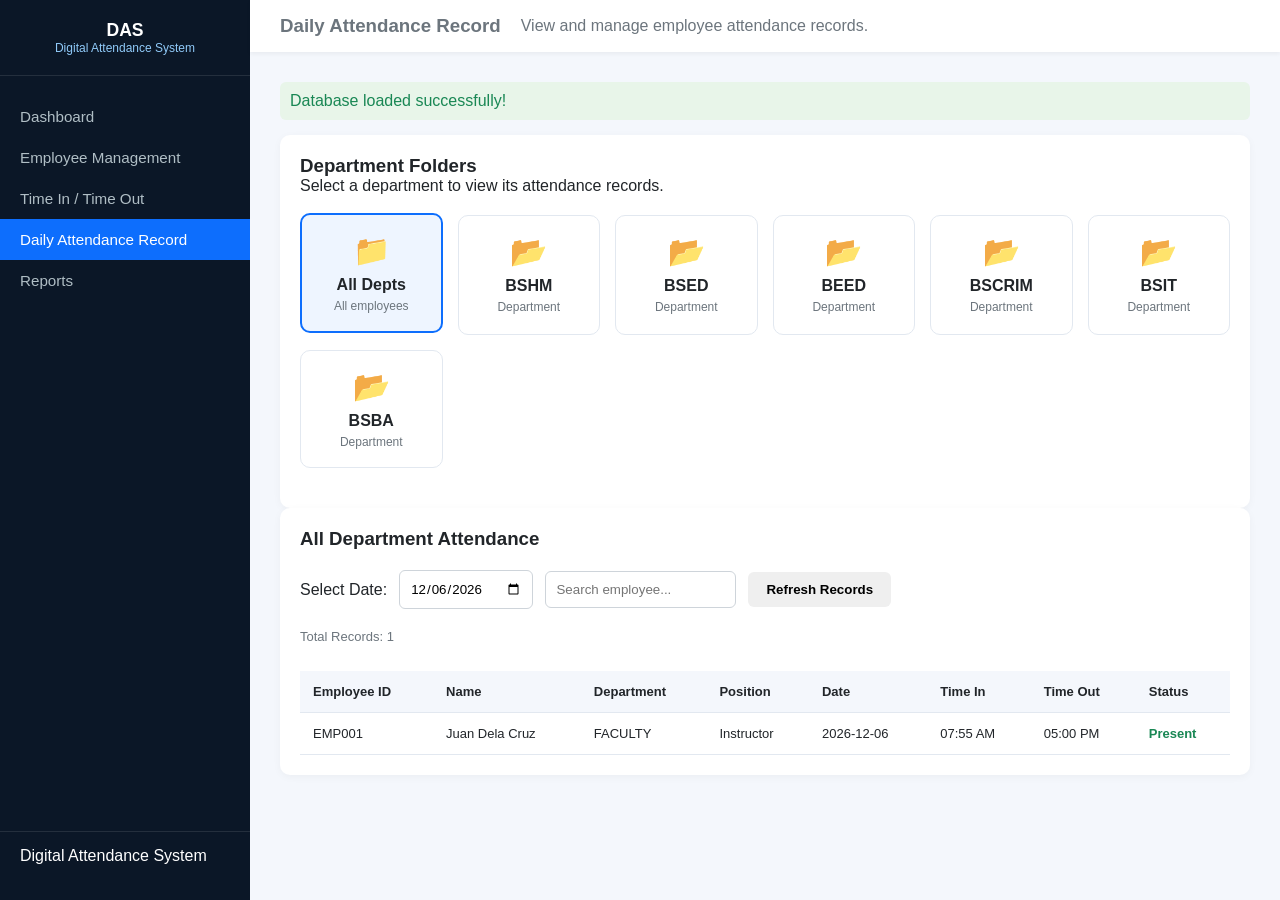
==== commit dbab0a0f: "Update attendance.html" ====
--- a/attendance.html
+++ b/attendance.html
@@ -2,502 +2,527 @@
 <!DOCTYPE html>
 <html lang="en">
 <head>
-<meta charset="UTF-8">
-<meta name="viewport" content="width=device-width, initial-scale=1.0">
-<title>Daily Attendance Record - DAS</title>
-
-<!-- ORIGINAL CSS DESIGN -->
-<link rel="stylesheet" href="./style.css">
-<link rel="stylesheet" href="./all.min.css">
-
-<style>
-.daily-folder {
-  background: #fff;
-  position: relative;
-  z-index: 1;
-  padding: 15px 10px;
-  border-radius: 8px;
-  text-align: center;
-  cursor: pointer;
-  border: 2px solid var(--border-color);
-  transition: all 0.2s ease;
-  user-select: none;
-}
-
-.daily-folder:hover {
-  border-color: var(--primary-blue);
-  transform: translateY(-2px);
-  box-shadow: 0 4px 10px rgba(0,0,0,0.08);
-}
-
-.daily-folder.active-folder {
-  border-color: var(--primary-blue);
-  background: #f8fbff;
-  box-shadow: 0 2px 6px rgba(13,110,253,0.15);
-}
-
-.daily-folder:focus {
-  outline: 3px solid rgba(13,110,253,0.25);
-}
-
-.daily-folder i {
-  font-size: 1.8rem;
-  color: #ffc107;
-  margin-bottom: 5px;
-  display: block;
-}
-</style>
+    <meta charset="UTF-8">
+    <meta name="viewport" content="width=device-width, initial-scale=1.0">
+    <title>Daily Attendance Record | DAS</title>
+
+    <link rel="stylesheet" href="./style.css">
+
+    <style>
+        .department-grid {
+            display: grid;
+            grid-template-columns: repeat(auto-fit, minmax(130px, 1fr));
+            gap: 15px;
+            margin: 20px 0;
+        }
+
+        .department-folder {
+            background: #fff;
+            border: 1px solid #e2e8f0;
+            border-radius: 10px;
+            padding: 18px 10px;
+            cursor: pointer;
+            text-align: center;
+            transition: .2s;
+        }
+
+        .department-folder:hover,
+        .department-folder.active {
+            border: 2px solid #0d6efd;
+            background: #eef5ff;
+            transform: translateY(-2px);
+        }
+
+        .department-folder .folder-icon {
+            font-size: 30px;
+            margin-bottom: 8px;
+        }
+
+        .department-folder h4 {
+            margin: 5px 0;
+            color: #212529;
+        }
+
+        .department-folder p {
+            margin: 0;
+            color: #6c757d;
+            font-size: 12px;
+        }
+
+        .filter-area {
+            display: flex;
+            flex-wrap: wrap;
+            align-items: center;
+            gap: 12px;
+            margin: 20px 0;
+        }
+
+        .filter-area input,
+        .filter-area select {
+            padding: 10px;
+            border: 1px solid #ced4da;
+            border-radius: 6px;
+        }
+
+        .table-wrapper {
+            width: 100%;
+            overflow-x: auto;
+        }
+
+        .attendance-table {
+            width: 100%;
+            border-collapse: collapse;
+            min-width: 850px;
+        }
+
+        .attendance-table th,
+        .attendance-table td {
+            padding: 13px;
+            border-bottom: 1px solid #e2e8f0;
+            text-align: left;
+            font-size: 13px;
+        }
+
+        .attendance-table th {
+            background: #f4f7fc;
+            color: #212529;
+        }
+
+        .status-present {
+            color: #198754;
+            font-weight: bold;
+        }
+
+        .status-absent {
+            color: #dc3545;
+            font-weight: bold;
+        }
+
+        .status-late {
+            color: #6f42c1;
+            font-weight: bold;
+        }
+
+        .empty-message {
+            text-align: center !important;
+            padding: 30px !important;
+            color: #6c757d;
+        }
+
+        .record-count {
+            margin-bottom: 12px;
+            color: #6c757d;
+            font-size: 13px;
+        }
+
+        .database-message {
+            padding: 10px;
+            margin-bottom: 15px;
+            border-radius: 6px;
+            background: #e8f5e9;
+            color: #198754;
+            display: none;
+        }
+
+        @media(max-width: 600px) {
+            .department-grid {
+                grid-template-columns: repeat(2, 1fr);
+            }
+
+            .filter-area {
+                align-items: stretch;
+                flex-direction: column;
+            }
+        }
+    </style>
 </head>
 
 <body>
 
+<div class="app-container">
+
+    <!-- SIDEBAR -->
+    <aside class="sidebar">
+
+        <div class="sidebar-header">
+            <h2>DAS</h2>
+            <p>Digital Attendance System</p>
+        </div>
+
+        <ul class="sidebar-menu">
+            <li>
+                <a href="./dashboard.html">Dashboard</a>
+            </li>
+            <li>
+                <a href="./employee.html">Employee Management</a>
+            </li>
+            <li>
+                <a href="./timein.html">Time In / Time Out</a>
+            </li>
+            <li class="active">
+                <a href="./attendance.html">Daily Attendance Record</a>
+            </li>
+            <li>
+                <a href="./reports.html">Reports</a>
+            </li>
+        </ul>
+
+        <div class="sidebar-footer">
+            <p>Digital Attendance System</p>
+        </div>
+
+    </aside>
+
+    <!-- MAIN CONTENT -->
+    <main class="main-content">
+
+        <header class="topbar">
+            <div class="topbar-info">
+                <h3>Daily Attendance Record</h3>
+                <p>View and manage employee attendance records.</p>
+            </div>
+        </header>
+
+        <section class="content-area">
+
+            <div id="databaseMessage" class="database-message">
+                Database loaded successfully!
+            </div>
+
+            <!-- DEPARTMENT FOLDERS -->
+            <div class="card">
+
+                <h3>Department Folders</h3>
+                <p>Select a department to view its attendance records.</p>
+
+                <div class="department-grid">
+
+                    <div class="department-folder active"
+                         data-department="ALL">
+                        <div class="folder-icon">📁</div>
+                        <h4>All Depts</h4>
+                        <p>All employees</p>
+                    </div>
+
+                    <div class="department-folder"
+                         data-department="BSHM">
+                        <div class="folder-icon">📂</div>
+                        <h4>BSHM</h4>
+                        <p>Department</p>
+                    </div>
+
+                    <div class="department-folder"
+                         data-department="BSED">
+                        <div class="folder-icon">📂</div>
+                        <h4>BSED</h4>
+                        <p>Department</p>
+                    </div>
+
+                    <div class="department-folder"
+                         data-department="BEED">
+                        <div class="folder-icon">📂</div>
+                        <h4>BEED</h4>
+                        <p>Department</p>
+                    </div>
+
+                    <div class="department-folder"
+                         data-department="BSCRIM">
+                        <div class="folder-icon">📂</div>
+                        <h4>BSCRIM</h4>
+                        <p>Department</p>
+                    </div>
+
+                    <div class="department-folder"
+                         data-department="BSIT">
+                        <div class="folder-icon">📂</div>
+                        <h4>BSIT</h4>
+                        <p>Department</p>
+                    </div>
+
+                    <div class="department-folder"
+                         data-department="BSBA">
+                        <div class="folder-icon">📂</div>
+                        <h4>BSBA</h4>
+                        <p>Department</p>
+                    </div>
+
+                </div>
+            </div>
+
+            <!-- ATTENDANCE TABLE -->
+            <div class="card">
+
+                <h3 id="selectedDepartment">
+                    All Department Attendance
+                </h3>
+
+                <div class="filter-area">
+
+                    <label for="attendanceDate">Select Date:</label>
+
+                    <input
+                        type="date"
+                        id="attendanceDate"
+                    >
+
+                    <input
+                        type="text"
+                        id="searchAttendance"
+                        placeholder="Search employee..."
+                    >
+
+                    <button
+                        type="button"
+                        class="btn"
+                        id="refreshAttendance">
+                        Refresh Records
+                    </button>
+
+                </div>
+
+                <p class="record-count" id="recordCount">
+                    Total Records: 0
+                </p>
+
+                <div class="table-wrapper">
+
+                    <table class="attendance-table">
+
+                        <thead>
+                            <tr>
+                                <th>Employee ID</th>
+                                <th>Name</th>
+                                <th>Department</th>
+                                <th>Position</th>
+                                <th>Date</th>
+                                <th>Time In</th>
+                                <th>Time Out</th>
+                                <th>Status</th>
+                            </tr>
+                        </thead>
+
+                        <tbody id="attendanceTableBody">
+                            <tr>
+                                <td colspan="8" class="empty-message">
+                                    Loading attendance records...
+                                </td>
+                            </tr>
+                        </tbody>
+
+                    </table>
+
+                </div>
+
+            </div>
+
+        </section>
+
+    </main>
+
+</div>
+
+<!-- DATABASE MUST LOAD FIRST -->
+<script src="./database.js"></script>
+
+<!-- EXISTING APPLICATION SCRIPT -->
 <script src="./app.js"></script>
+
 <script>
-if (typeof checkAuth === 'function') checkAuth();
-</script>
-
-<div class="app-container">
-
-  <!-- SIDEBAR -->
-  <div class="sidebar">
-
-    <div class="sidebar-header">
-      <i class="fa-solid fa-graduation-cap"></i>
-      <h2>Digital Attendance System</h2>
-      <p>Admin Panel</p>
-    </div>
-
-    <ul class="sidebar-menu">
-      <li>
-        <a href="dashboard.html">
-          <i class="fa-solid fa-house"></i> Home
-        </a>
-      </li>
-
-      <li>
-        <a href="employee.html">
-          <i class="fa-solid fa-user-plus"></i> Employee Registration
-        </a>
-      </li>
-
-      <li class="active">
-        <a href="attendance.html">
-          <i class="fa-solid fa-clipboard-check"></i> Attendance Record
-        </a>
-      </li>
-
-      <li>
-        <a href="monthly.html">
-          <i class="fa-solid fa-calendar-days"></i> Monthly Record
-        </a>
-      </li>
-
-      <li>
-        <a href="#" onclick="logout(); return false;">
-          <i class="fa-solid fa-right-from-bracket"></i> Log Out
-        </a>
-      </li>
-    </ul>
-
-    <div class="sidebar-footer">
-      <i class="fa-solid fa-user-circle" style="font-size:1.5rem;"></i>
-      <div>
-        <strong style="display:block;font-size:0.85rem;">Welcome,</strong>
-        <span style="font-size:0.80rem;color:#90caf9;">Admin</span>
-      </div>
-    </div>
-
-  </div>
-
-  <!-- MAIN CONTENT -->
-  <div class="main-content">
-
-    <div class="topbar">
-      <div>
-        <i class="fa-solid fa-bars"></i>
-      </div>
-
-      <div class="topbar-info">
-        <span>
-          <i class="fa-regular fa-calendar"></i>
-          <span id="currentDate"></span>
-        </span>
-        <i class="fa-regular fa-bell"></i>
-      </div>
-    </div>
-
-    <div class="content-area">
-
-      <!-- PAGE HEADER -->
-      <div style="display:flex;justify-content:space-between;align-items:center;margin-bottom:20px;flex-wrap:wrap;gap:15px;">
-
-        <div>
-          <h1 style="font-size:1.5rem;margin-bottom:5px;">
-            <i class="fa-solid fa-clipboard-check" style="color:var(--primary-blue);"></i>
-            Daily Attendance Record
-          </h1>
-
-          <p style="color:var(--text-muted);font-size:0.9rem;">
-            Track employee Time In and Time Out daily.
-          </p>
-        </div>
-
-        <div>
-          <label style="font-weight:600;font-size:0.9rem;margin-right:8px;">
-            <i class="fa-regular fa-calendar-days"></i>
-            Filter Date:
-          </label>
-
-          <input
-            type="date"
-            id="dateFilter"
-            class="form-control"
-            style="display:inline-block;width:auto;"
-          >
-        </div>
-
-      </div>
-
-      <!-- DEPARTMENT FOLDERS -->
-      <h3 style="font-size:1rem;margin-bottom:10px;color:var(--text-muted);">
-        Department Folders:
-      </h3>
-
-      <div id="departmentFolders"
-        style="display:grid;grid-template-columns:repeat(auto-fit,minmax(110px,1fr));gap:12px;margin-bottom:25px;">
-
-        <div class="daily-folder active-folder" id="dfolder-ALL" role="button" tabindex="0">
-          <i class="fa-solid fa-folder-open"></i>
-          <h4 style="font-size:0.85rem;margin:0;">All Depts</h4>
-        </div>
-
-        <div class="daily-folder" id="dfolder-BSHM" role="button" tabindex="0">
-          <i class="fa-solid fa-folder"></i>
-          <h4 style="font-size:0.85rem;margin:0;">BSHM</h4>
-        </div>
-
-        <div class="daily-folder" id="dfolder-BSED" role="button" tabindex="0">
-          <i class="fa-solid fa-folder"></i>
-          <h4 style="font-size:0.85rem;margin:0;">BSED</h4>
-        </div>
-
-        <div class="daily-folder" id="dfolder-BEED" role="button" tabindex="0">
-          <i class="fa-solid fa-folder"></i>
-          <h4 style="font-size:0.85rem;margin:0;">BEED</h4>
-        </div>
-
-        <div class="daily-folder" id="dfolder-BSCRIM" role="button" tabindex="0">
-          <i class="fa-solid fa-folder"></i>
-          <h4 style="font-size:0.85rem;margin:0;">BSCRIM</h4>
-        </div>
-
-        <div class="daily-folder" id="dfolder-BSIT" role="button" tabindex="0">
-          <i class="fa-solid fa-folder"></i>
-          <h4 style="font-size:0.85rem;margin:0;">BSIT</h4>
-        </div>
-
-        <div class="daily-folder" id="dfolder-BSBA" role="button" tabindex="0">
-          <i class="fa-solid fa-folder"></i>
-          <h4 style="font-size:0.85rem;margin:0;">BSBA</h4>
-        </div>
-
-      </div>
-
-      <!-- ATTENDANCE TABLE -->
-      <div class="card">
-
-        <h3 id="dailyFolderTitle"
-          style="margin-bottom:15px;font-size:1.05rem;color:var(--primary-blue);">
-          Daily Attendance Logs - All Departments
-        </h3>
-
-        <div style="overflow-x:auto;">
-
-          <table>
-            <thead>
-              <tr>
-                <th>Employee ID</th>
-                <th>Name</th>
-                <th>Department</th>
-                <th>Position</th>
-                <th>Date</th>
-                <th>Time In</th>
-                <th>Time Out</th>
-                <th>Status</th>
-              </tr>
-            </thead>
-
-            <tbody id="attendanceTable"></tbody>
-          </table>
-
-        </div>
-      </div>
-
-    </div>
-  </div>
-</div>
-
-<!-- DATABASE -->
-<script src="./database.js"></script>
-
-<script>
-
-// ======================================
-// DAILY ATTENDANCE DEPARTMENT FILTER
-// ======================================
-
-let dailySelectedDept = 'ALL';
-
-// LOCAL DATE
-function localToday() {
-  const d = new Date();
-
-  return `${d.getFullYear()}-${String(d.getMonth()+1).padStart(2,'0')}-${String(d.getDate()).padStart(2,'0')}`;
-}
-
-// SAFE TEXT
-function clean(value) {
-  return String(value ?? '').trim();
-}
-
-// PREVENT HTML INJECTION
-function escapeHTML(value) {
-  return clean(value).replace(/[&<>"']/g, ch => ({
-    '&': '&amp;',
-    '<': '&lt;',
-    '>': '&gt;',
-    '"': '&quot;',
-    "'": '&#39;'
-  }[ch]));
-}
-
-// GET EMPLOYEE DEPARTMENT
-function getDepartment(employee, record) {
-  return clean(
-    employee?.department || record?.department || 'Unknown'
-  ).toUpperCase();
-}
-
-// SELECT DEPARTMENT
-function selectDailyDept(dept) {
-
-  dailySelectedDept = dept.toUpperCase();
-
-  // RESET ALL FOLDERS
-  document.querySelectorAll('.daily-folder').forEach(folder => {
-
-    folder.classList.remove('active-folder');
-
-    const icon = folder.querySelector('i');
-
-    if (icon) {
-      icon.classList.remove('fa-folder-open');
-      icon.classList.add('fa-folder');
+document.addEventListener("DOMContentLoaded", function () {
+
+    let selectedDepartment = "ALL";
+
+    const tableBody = document.getElementById("attendanceTableBody");
+    const dateInput = document.getElementById("attendanceDate");
+    const searchInput = document.getElementById("searchAttendance");
+    const countDisplay = document.getElementById("recordCount");
+    const departmentTitle = document.getElementById("selectedDepartment");
+
+    function escapeHTML(value) {
+        return String(value ?? "").replace(/[&<>"']/g, function (char) {
+            return {
+                "&": "&amp;",
+                "<": "&lt;",
+                ">": "&gt;",
+                '"': "&quot;",
+                "'": "&#039;"
+            }[char];
+        });
     }
 
-  });
-
-  // OPEN SELECTED FOLDER
-  const selectedFolder =
-    document.getElementById('dfolder-' + dailySelectedDept);
-
-  if (selectedFolder) {
-
-    selectedFolder.classList.add('active-folder');
-
-    const icon = selectedFolder.querySelector('i');
-
-    if (icon) {
-      icon.classList.remove('fa-folder');
-      icon.classList.add('fa-folder-open');
+    function getToday() {
+        const now = new Date();
+        const year = now.getFullYear();
+        const month = String(now.getMonth() + 1).padStart(2, "0");
+        const day = String(now.getDate()).padStart(2, "0");
+        return `${year}-${month}-${day}`;
     }
 
-  }
-
-  // UPDATE TITLE
-  document.getElementById('dailyFolderTitle').textContent =
-    dailySelectedDept === 'ALL'
-      ? 'Daily Attendance Logs - All Departments'
-      : 'Daily Attendance Logs - ' + dailySelectedDept;
-
-  // DISPLAY RECORDS
-  filterDailyData();
-}
-
-// ======================================
-// FILTER ATTENDANCE RECORDS
-// ======================================
-
-function filterDailyData() {
-
-  const tbody = document.getElementById('attendanceTable');
-
-  if (!window.DB ||
-      typeof DB.getAttendance !== 'function' ||
-      typeof DB.getEmployees !== 'function') {
-
-    tbody.innerHTML = `
-      <tr>
-        <td colspan="8" style="text-align:center;padding:25px;color:#dc3545;">
-          Database not loaded. Please check database.js.
-        </td>
-      </tr>
-    `;
-
-    return;
-  }
-
-  const selectedDate =
-    document.getElementById('dateFilter').value;
-
-  const records = DB.getAttendance() || [];
-  const employees = DB.getEmployees() || [];
-
-  // MATCH EMPLOYEE INFORMATION
-  const rows = records.map(record => {
-
-    const employee = employees.find(emp =>
-      clean(emp.id) === clean(record.id)
-    );
-
-    return {
-      ...record,
-
-      name: record.name || employee?.name || 'Unknown',
-
-      department: getDepartment(employee, record),
-
-      position: record.position || employee?.position || '—'
-
-    };
-
-  }).filter(record => {
-
-    const matchesDate =
-      !selectedDate || clean(record.date) === selectedDate;
-
-    const matchesDept =
-      dailySelectedDept === 'ALL' ||
-      record.department === dailySelectedDept;
-
-    return matchesDate && matchesDept;
-
-  });
-
-  // EMPTY RECORDS
-  if (rows.length === 0) {
-
-    tbody.innerHTML = `
-      <tr>
-        <td colspan="8"
-          style="text-align:center;color:#6c757d;padding:25px;">
-          No attendance records found for this date or department.
-        </td>
-      </tr>
-    `;
-
-    return;
-  }
-
-  // SHOW RECORDS
-  tbody.innerHTML = rows.map(record => `
-
-    <tr>
-
-      <td>${escapeHTML(record.id)}</td>
-
-      <td>
-        <strong>${escapeHTML(record.name)}</strong>
-      </td>
-
-      <td>
-        <span style="background:#e3f2fd;color:#0d6efd;padding:3px 8px;border-radius:4px;font-weight:600;font-size:0.85rem;">
-          ${escapeHTML(record.department)}
-        </span>
-      </td>
-
-      <td>${escapeHTML(record.position)}</td>
-
-      <td>${escapeHTML(record.date)}</td>
-
-      <td>
-        <span style="color:#198754;font-weight:600;">
-          ${escapeHTML(record.timeIn || '—')}
-        </span>
-      </td>
-
-      <td>
-        <span style="color:#0dcaf0;font-weight:600;">
-          ${escapeHTML(record.timeOut || '—')}
-        </span>
-      </td>
-
-      <td>
-        <span style="background:#d1e7dd;color:#0f5132;padding:3px 8px;border-radius:4px;font-weight:bold;font-size:0.85rem;">
-          ${escapeHTML(record.status || '—')}
-        </span>
-      </td>
-
-    </tr>
-
-  `).join('');
-
-}
-
-// ======================================
-// INITIALIZE PAGE
-// ======================================
-
-document.addEventListener('DOMContentLoaded', function() {
-
-  // CURRENT DATE
-  const now = new Date();
-
-  document.getElementById('currentDate').textContent =
-    now.toLocaleDateString('en-US', {
-      year: 'numeric',
-      month: 'long',
-      day: 'numeric'
+    dateInput.value = getToday();
+
+    function getDepartment(employee, record) {
+        return String(
+            employee?.department ||
+            record?.department ||
+            "Unassigned"
+        ).trim().toUpperCase();
+    }
+
+    function getStatusClass(status) {
+        const value = String(status || "").toLowerCase();
+
+        if (value.includes("present")) return "status-present";
+        if (value.includes("absent")) return "status-absent";
+        if (value.includes("late")) return "status-late";
+
+        return "";
+    }
+
+    function loadAttendance() {
+
+        if (!window.DB) {
+            tableBody.innerHTML = `
+                <tr>
+                    <td colspan="8" class="empty-message">
+                        Database not loaded. Check database.js file path.
+                    </td>
+                </tr>`;
+            return;
+        }
+
+        try {
+
+            const employees = DB.getEmployees() || [];
+            const attendance = DB.getAttendance() || [];
+
+            const selectedDate = dateInput.value;
+            const searchText = searchInput.value.toLowerCase().trim();
+
+            const filteredRecords = attendance.filter(function (record) {
+
+                const employee = employees.find(function (emp) {
+                    return String(emp.id) === String(record.id);
+                });
+
+                const department = getDepartment(employee, record);
+
+                const matchesDepartment =
+                    selectedDepartment === "ALL" ||
+                    department === selectedDepartment;
+
+                const matchesDate =
+                    !selectedDate || record.date === selectedDate;
+
+                const name = record.name || employee?.name || "";
+                const employeeId = record.id || "";
+
+                const matchesSearch =
+                    name.toLowerCase().includes(searchText) ||
+                    String(employeeId).toLowerCase().includes(searchText);
+
+                return matchesDepartment && matchesDate && matchesSearch;
+            });
+
+            countDisplay.textContent =
+                "Total Records: " + filteredRecords.length;
+
+            if (filteredRecords.length === 0) {
+
+                tableBody.innerHTML = `
+                    <tr>
+                        <td colspan="8" class="empty-message">
+                            No attendance records found.
+                        </td>
+                    </tr>`;
+
+                return;
+            }
+
+            tableBody.innerHTML = filteredRecords.map(function (record) {
+
+                const employee = employees.find(function (emp) {
+                    return String(emp.id) === String(record.id);
+                });
+
+                const name = record.name || employee?.name || "Unknown";
+                const department = getDepartment(employee, record);
+                const position = employee?.position || record.position || "N/A";
+                const status = record.status || "Present";
+
+                return `
+                    <tr>
+                        <td>${escapeHTML(record.id)}</td>
+                        <td>${escapeHTML(name)}</td>
+                        <td>${escapeHTML(department)}</td>
+                        <td>${escapeHTML(position)}</td>
+                        <td>${escapeHTML(record.date)}</td>
+                        <td>${escapeHTML(record.timeIn || "--")}</td>
+                        <td>${escapeHTML(record.timeOut || "--")}</td>
+                        <td>
+                            <span class="${getStatusClass(status)}">
+                                ${escapeHTML(status)}
+                            </span>
+                        </td>
+                    </tr>
+                `;
+
+            }).join("");
+
+        } catch (error) {
+
+            console.error("Attendance loading error:", error);
+
+            tableBody.innerHTML = `
+                <tr>
+                    <td colspan="8" class="empty-message">
+                        Error loading attendance records.
+                        Check the browser console.
+                    </td>
+                </tr>`;
+        }
+    }
+
+    // DEPARTMENT FOLDER CLICK EVENTS
+    document.querySelectorAll(".department-folder").forEach(function (folder) {
+
+        folder.addEventListener("click", function () {
+
+            document.querySelectorAll(".department-folder").forEach(function (item) {
+                item.classList.remove("active");
+            });
+
+            this.classList.add("active");
+
+            selectedDepartment = this.dataset.department;
+
+            departmentTitle.textContent =
+                selectedDepartment === "ALL"
+                ? "All Department Attendance"
+                : selectedDepartment + " Attendance";
+
+            loadAttendance();
+
+        });
+
     });
 
-  // DEFAULT DATE FILTER
-  const dateFilter = document.getElementById('dateFilter');
-
-  dateFilter.value = localToday();
-
-  dateFilter.addEventListener('change', filterDailyData);
-
-  // CLICKABLE DEPARTMENT FOLDERS
-  document.querySelectorAll('.daily-folder').forEach(folder => {
-
-    folder.addEventListener('click', function() {
-
-      const dept = this.id.replace('dfolder-', '');
-
-      selectDailyDept(dept);
-
-    });
-
-    // KEYBOARD SUPPORT
-    folder.addEventListener('keydown', function(event) {
-
-      if (event.key === 'Enter' || event.key === ' ') {
-
-        event.preventDefault();
-
-        this.click();
-
-      }
-
-    });
-
-  });
-
-  // DEFAULT FOLDER
-  selectDailyDept('ALL');
+    // FILTER EVENTS
+    dateInput.addEventListener("change", loadAttendance);
+    searchInput.addEventListener("input", loadAttendance);
+
+    document.getElementById("refreshAttendance")
+        .addEventListener("click", loadAttendance);
+
+    // DATABASE STATUS
+    if (window.DB) {
+        document.getElementById("databaseMessage").style.display = "block";
+        console.log("Attendance page connected to database.");
+    }
+
+    // INITIAL LOAD
+    loadAttendance();
 
 });
-
 </script>
 
 </body>
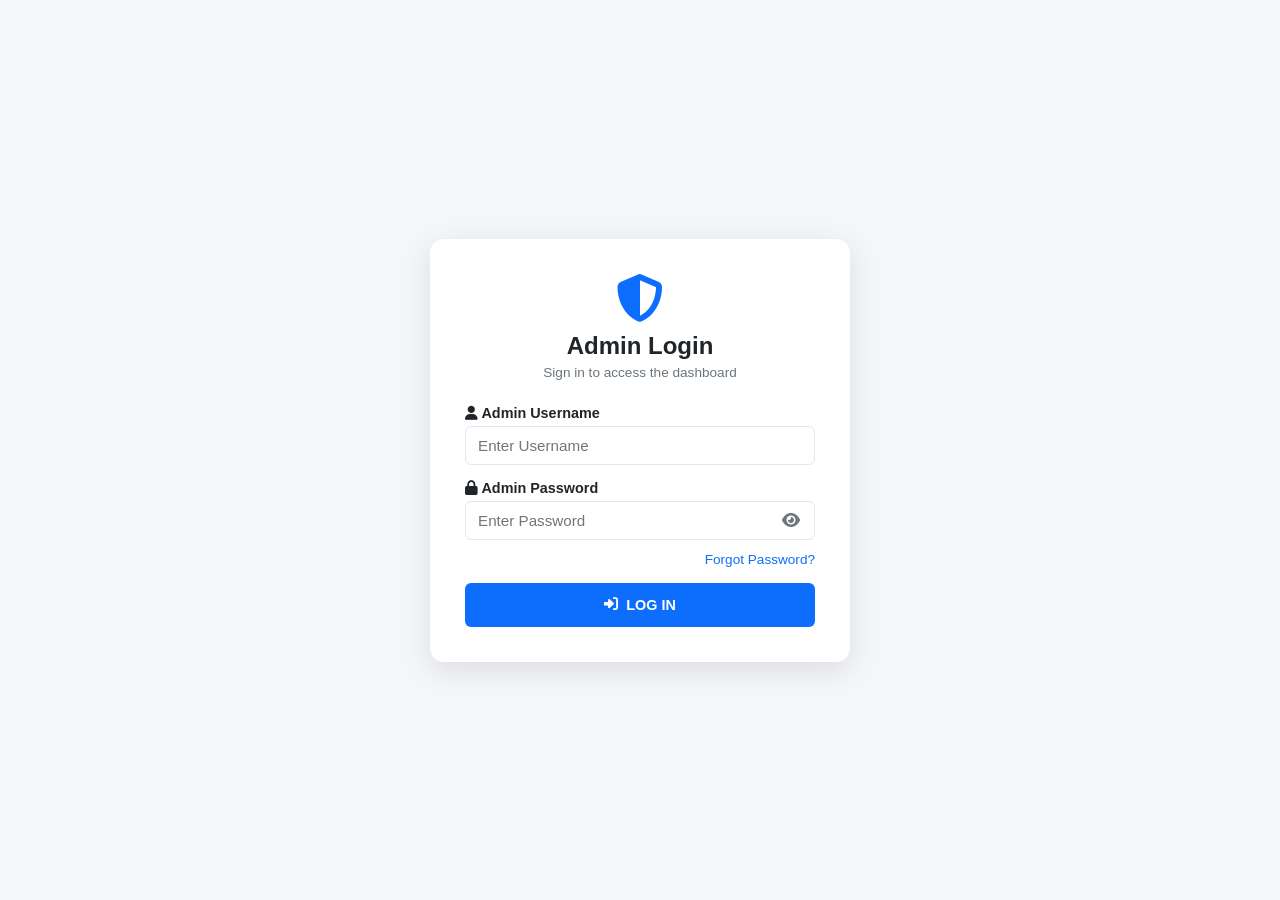
==== commit 8a755aaa: "Update attendance.html" ====
--- a/attendance.html
+++ b/attendance.html
@@ -2,527 +2,687 @@
 <!DOCTYPE html>
 <html lang="en">
 <head>
-    <meta charset="UTF-8">
-    <meta name="viewport" content="width=device-width, initial-scale=1.0">
-    <title>Daily Attendance Record | DAS</title>
-
-    <link rel="stylesheet" href="./style.css">
-
-    <style>
-        .department-grid {
-            display: grid;
-            grid-template-columns: repeat(auto-fit, minmax(130px, 1fr));
-            gap: 15px;
-            margin: 20px 0;
+<meta charset="UTF-8">
+<meta name="viewport" content="width=device-width, initial-scale=1.0">
+<title>Daily Attendance Record - DAS</title>
+
+<link rel="stylesheet" href="./style.css">
+<link rel="stylesheet" href="./all.min.css">
+
+<style>
+.daily-folder {
+  background: #fff;
+  position: relative;
+  z-index: 1;
+  padding: 15px 10px;
+  border-radius: 8px;
+  text-align: center;
+  cursor: pointer;
+  border: 2px solid var(--border-color);
+  transition: all 0.2s ease;
+  user-select: none;
+}
+
+.daily-folder:hover {
+  border-color: var(--primary-blue);
+  transform: translateY(-2px);
+  box-shadow: 0 4px 10px rgba(0,0,0,0.08);
+}
+
+.daily-folder.active-folder {
+  border-color: var(--primary-blue);
+  background-color: #f8fbff;
+  box-shadow: 0 2px 6px rgba(13,110,253,0.15);
+}
+
+.report-actions {
+  display: flex;
+  flex-wrap: wrap;
+  gap: 10px;
+  margin-bottom: 15px;
+}
+
+.report-actions button {
+  border: none;
+  border-radius: 6px;
+  padding: 10px 15px;
+  cursor: pointer;
+  font-weight: 600;
+  color: white;
+}
+
+.btn-report { background: #0d6efd; }
+.btn-excel { background: #198754; }
+.btn-pdf { background: #dc3545; }
+
+@media print {
+  .sidebar, .topbar, .report-actions,
+  .filter-section, .daily-folder-container {
+    display: none !important;
+  }
+
+  .main-content {
+    margin: 0 !important;
+    width: 100% !important;
+  }
+
+  body {
+    background: white !important;
+  }
+
+  .card {
+    box-shadow: none !important;
+  }
+}
+</style>
+</head>
+
+<body>
+
+<script src="./app.js"></script>
+<script>
+if (typeof checkAuth === "function") checkAuth();
+</script>
+
+<div class="app-container">
+
+  <!-- SIDEBAR -->
+  <div class="sidebar">
+
+    <div class="sidebar-header">
+      <i class="fa-solid fa-graduation-cap"></i>
+      <h2>Digital Attendance System</h2>
+      <p>Admin Panel</p>
+    </div>
+
+    <ul class="sidebar-menu">
+
+      <li>
+        <a href="./dashboard.html">
+          <i class="fa-solid fa-house"></i> Home
+        </a>
+      </li>
+
+      <li>
+        <a href="./employee.html">
+          <i class="fa-solid fa-user-plus"></i> Employee Registration
+        </a>
+      </li>
+
+      <li class="active">
+        <a href="./attendance.html">
+          <i class="fa-solid fa-clipboard-check"></i> Attendance Record
+        </a>
+      </li>
+
+      <li>
+        <a href="./monthly.html">
+          <i class="fa-solid fa-calendar-days"></i> Monthly Record
+        </a>
+      </li>
+
+      <li>
+        <a href="#" onclick="logout(); return false;">
+          <i class="fa-solid fa-right-from-bracket"></i> Log Out
+        </a>
+      </li>
+
+    </ul>
+
+    <div class="sidebar-footer">
+      <i class="fa-solid fa-user-circle" style="font-size:1.5rem;"></i>
+      <div>
+        <strong style="display:block;font-size:0.85rem;">Welcome,</strong>
+        <span style="font-size:0.80rem;color:#90caf9;">Admin</span>
+      </div>
+    </div>
+
+  </div>
+
+  <!-- MAIN CONTENT -->
+  <div class="main-content">
+
+    <div class="topbar">
+      <div>
+        <i class="fa-solid fa-bars"></i>
+      </div>
+
+      <div class="topbar-info">
+        <span>
+          <i class="fa-regular fa-calendar"></i>
+          <span id="currentDate"></span>
+        </span>
+        <i class="fa-regular fa-bell"></i>
+      </div>
+    </div>
+
+    <div class="content-area">
+
+      <!-- PAGE HEADER -->
+      <div style="display:flex;justify-content:space-between;align-items:center;margin-bottom:20px;flex-wrap:wrap;gap:15px;">
+
+        <div>
+          <h1 style="font-size:1.5rem;margin-bottom:5px;">
+            <i class="fa-solid fa-clipboard-check" style="color:var(--primary-blue);"></i>
+            Daily Attendance Record
+          </h1>
+
+          <p style="color:var(--text-muted);font-size:0.9rem;">
+            Track employee Time In and Time Out daily.
+          </p>
+        </div>
+
+        <div class="filter-section">
+          <label style="font-weight:600;font-size:0.9rem;margin-right:8px;">
+            <i class="fa-regular fa-calendar-days"></i>
+            Filter Date:
+          </label>
+
+          <input type="date" id="dateFilter"
+            class="form-control"
+            style="display:inline-block;width:auto;">
+        </div>
+
+      </div>
+
+      <!-- REPORT BUTTONS -->
+      <div class="report-actions">
+
+        <button class="btn-report" onclick="generateReport()">
+          <i class="fa-solid fa-file-lines"></i>
+          Generate Report
+        </button>
+
+        <button class="btn-excel" onclick="exportExcel()">
+          <i class="fa-solid fa-file-excel"></i>
+          Export to Excel
+        </button>
+
+        <button class="btn-pdf" onclick="exportPDF()">
+          <i class="fa-solid fa-file-pdf"></i>
+          Export to PDF
+        </button>
+
+      </div>
+
+      <!-- DEPARTMENT FOLDERS -->
+      <h3 style="font-size:1rem;margin-bottom:10px;color:var(--text-muted);">
+        Department Folders:
+      </h3>
+
+      <div class="daily-folder-container"
+        style="display:grid;grid-template-columns:repeat(auto-fit,minmax(110px,1fr));gap:12px;margin-bottom:25px;">
+
+        <div class="daily-folder active-folder" id="dfolder-ALL">
+          <i class="fa-solid fa-folder-open" style="font-size:1.8rem;color:#ffc107;margin-bottom:5px;display:block;"></i>
+          <h4 style="font-size:0.85rem;margin:0;">All Depts</h4>
+        </div>
+
+        <div class="daily-folder" id="dfolder-BSHM">
+          <i class="fa-solid fa-folder" style="font-size:1.8rem;color:#ffc107;margin-bottom:5px;display:block;"></i>
+          <h4 style="font-size:0.85rem;margin:0;">BSHM</h4>
+        </div>
+
+        <div class="daily-folder" id="dfolder-BSED">
+          <i class="fa-solid fa-folder" style="font-size:1.8rem;color:#ffc107;margin-bottom:5px;display:block;"></i>
+          <h4 style="font-size:0.85rem;margin:0;">BSED</h4>
+        </div>
+
+        <div class="daily-folder" id="dfolder-BEED">
+          <i class="fa-solid fa-folder" style="font-size:1.8rem;color:#ffc107;margin-bottom:5px;display:block;"></i>
+          <h4 style="font-size:0.85rem;margin:0;">BEED</h4>
+        </div>
+
+        <div class="daily-folder" id="dfolder-BSCRIM">
+          <i class="fa-solid fa-folder" style="font-size:1.8rem;color:#ffc107;margin-bottom:5px;display:block;"></i>
+          <h4 style="font-size:0.85rem;margin:0;">BSCRIM</h4>
+        </div>
+
+        <div class="daily-folder" id="dfolder-BSIT">
+          <i class="fa-solid fa-folder" style="font-size:1.8rem;color:#ffc107;margin-bottom:5px;display:block;"></i>
+          <h4 style="font-size:0.85rem;margin:0;">BSIT</h4>
+        </div>
+
+        <div class="daily-folder" id="dfolder-BSBA">
+          <i class="fa-solid fa-folder" style="font-size:1.8rem;color:#ffc107;margin-bottom:5px;display:block;"></i>
+          <h4 style="font-size:0.85rem;margin:0;">BSBA</h4>
+        </div>
+
+      </div>
+
+      <!-- ATTENDANCE TABLE -->
+      <div class="card">
+
+        <h3 id="dailyFolderTitle"
+          style="margin-bottom:15px;font-size:1.05rem;color:var(--primary-blue);">
+          Daily Attendance Logs - All Departments
+        </h3>
+
+        <div style="overflow-x:auto;">
+
+          <table id="attendanceReportTable">
+            <thead>
+              <tr>
+                <th>Employee ID</th>
+                <th>Name</th>
+                <th>Department</th>
+                <th>Position</th>
+                <th>Date</th>
+                <th>Time In</th>
+                <th>Time Out</th>
+                <th>Status</th>
+              </tr>
+            </thead>
+
+            <tbody id="attendanceTable"></tbody>
+          </table>
+
+        </div>
+      </div>
+
+    </div>
+  </div>
+</div>
+
+<!-- DATABASE -->
+<script src="./database.js"></script>
+
+<script>
+
+let dailySelectedDept = "ALL";
+let currentReportRows = [];
+
+const localToday = () => {
+  const d = new Date();
+
+  return `${d.getFullYear()}-${String(d.getMonth()+1).padStart(2,"0")}-${String(d.getDate()).padStart(2,"0")}`;
+};
+
+function clean(value) {
+  return String(value ?? "").trim();
+}
+
+function escapeHTML(value) {
+  return clean(value).replace(/[&<>"']/g, ch => ({
+    "&":"&amp;",
+    "<":"&lt;",
+    ">":"&gt;",
+    '"':"&quot;",
+    "'":"&#39;"
+  }[ch]));
+}
+
+function getDepartment(employee, record) {
+  return clean(employee?.department || record?.department || "Unknown").toUpperCase();
+}
+
+function selectDailyDept(dept) {
+
+  dailySelectedDept = clean(dept).toUpperCase();
+
+  document.querySelectorAll(".daily-folder").forEach(folder => {
+
+    folder.classList.remove("active-folder");
+
+    const icon = folder.querySelector("i");
+
+    if (icon) {
+      icon.classList.remove("fa-folder-open");
+      icon.classList.add("fa-folder");
+    }
+
+  });
+
+  const selectedFolder = document.getElementById("dfolder-" + dailySelectedDept);
+
+  if (selectedFolder) {
+
+    selectedFolder.classList.add("active-folder");
+
+    const icon = selectedFolder.querySelector("i");
+
+    if (icon) {
+      icon.classList.remove("fa-folder");
+      icon.classList.add("fa-folder-open");
+    }
+
+  }
+
+  const title = document.getElementById("dailyFolderTitle");
+
+  if (title) {
+    title.textContent = dailySelectedDept === "ALL"
+      ? "Daily Attendance Logs - All Departments"
+      : "Daily Attendance Logs - " + dailySelectedDept;
+  }
+
+  filterDailyData();
+}
+
+function filterDailyData() {
+
+  const tbody = document.getElementById("attendanceTable");
+
+  if (!tbody) return;
+
+  if (!window.DB ||
+      typeof DB.getAttendance !== "function" ||
+      typeof DB.getEmployees !== "function") {
+
+    tbody.innerHTML = `
+      <tr>
+        <td colspan="8" style="text-align:center;padding:25px;color:#dc3545;">
+          Database not loaded. Check database.js.
+        </td>
+      </tr>
+    `;
+
+    return;
+  }
+
+  const selectedDate = document.getElementById("dateFilter")?.value || "";
+
+  const records = DB.getAttendance() || [];
+  const employees = DB.getEmployees() || [];
+
+  const rows = records.map(record => {
+
+    const employee = employees.find(emp =>
+      clean(emp.id) === clean(record.id)
+    );
+
+    return {
+      ...record,
+      name: record.name || employee?.name || "Unknown",
+      department: getDepartment(employee, record),
+      position: record.position || employee?.position || "—"
+    };
+
+  }).filter(record => {
+
+    const matchesDate = !selectedDate || clean(record.date) === selectedDate;
+
+    const matchesDept = dailySelectedDept === "ALL" ||
+      record.department === dailySelectedDept;
+
+    return matchesDate && matchesDept;
+
+  });
+
+  currentReportRows = rows;
+
+  if (!rows.length) {
+
+    tbody.innerHTML = `
+      <tr>
+        <td colspan="8" style="text-align:center;color:#6c757d;padding:25px;">
+          No attendance records found for this date or department.
+        </td>
+      </tr>
+    `;
+
+    return;
+  }
+
+  tbody.innerHTML = rows.map(record => `
+    <tr>
+      <td>${escapeHTML(record.id)}</td>
+      <td><strong>${escapeHTML(record.name)}</strong></td>
+      <td>
+        <span style="background:#e3f2fd;color:#0d6efd;padding:3px 8px;border-radius:4px;font-weight:600;font-size:0.85rem;">
+          ${escapeHTML(record.department)}
+        </span>
+      </td>
+      <td>${escapeHTML(record.position)}</td>
+      <td>${escapeHTML(record.date)}</td>
+      <td style="color:#198754;font-weight:600;">
+        ${escapeHTML(record.timeIn || "—")}
+      </td>
+      <td style="color:#0dcaf0;font-weight:600;">
+        ${escapeHTML(record.timeOut || "—")}
+      </td>
+      <td>${escapeHTML(record.status || "—")}</td>
+    </tr>
+  `).join("");
+
+}
+
+/* GENERATE REPORT */
+function generateReport() {
+
+  filterDailyData();
+
+  const total = currentReportRows.length;
+  const completed = currentReportRows.filter(r => r.timeIn && r.timeOut).length;
+  const pending = currentReportRows.filter(r => r.timeIn && !r.timeOut).length;
+
+  alert(
+    "ATTENDANCE REPORT\n\n" +
+    "Department: " + dailySelectedDept + "\n" +
+    "Date: " + (document.getElementById("dateFilter").value || "All Dates") + "\n\n" +
+    "Total Records: " + total + "\n" +
+    "Completed Attendance: " + completed + "\n" +
+    "Pending Time Out: " + pending
+  );
+
+}
+
+/* EXPORT TO EXCEL (CSV) */
+function exportExcel() {
+
+  if (!currentReportRows.length) {
+    alert("No attendance records to export.");
+    return;
+  }
+
+  const headers = [
+    "Employee ID",
+    "Name",
+    "Department",
+    "Position",
+    "Date",
+    "Time In",
+    "Time Out",
+    "Status"
+  ];
+
+  const csvRows = [headers];
+
+  currentReportRows.forEach(record => {
+
+    csvRows.push([
+      record.id,
+      record.name,
+      record.department,
+      record.position,
+      record.date,
+      record.timeIn || "",
+      record.timeOut || "",
+      record.status || ""
+    ]);
+
+  });
+
+  const csvContent = "\uFEFF" + csvRows.map(row =>
+    row.map(value =>
+      '"' + String(value ?? "").replace(/"/g, '""') + '"'
+    ).join(",")
+  ).join("\r\n");
+
+  const blob = new Blob([csvContent], {
+    type: "text/csv;charset=utf-8;"
+  });
+
+  const url = URL.createObjectURL(blob);
+
+  const link = document.createElement("a");
+
+  link.href = url;
+  link.download = "Attendance_Report_" + localToday() + ".csv";
+
+  document.body.appendChild(link);
+  link.click();
+  document.body.removeChild(link);
+
+  URL.revokeObjectURL(url);
+
+}
+
+/* EXPORT TO PDF */
+function exportPDF() {
+
+  if (!currentReportRows.length) {
+    alert("No attendance records to print.");
+    return;
+  }
+
+  const rows = currentReportRows.map(record => `
+    <tr>
+      <td>${escapeHTML(record.id)}</td>
+      <td>${escapeHTML(record.name)}</td>
+      <td>${escapeHTML(record.department)}</td>
+      <td>${escapeHTML(record.position)}</td>
+      <td>${escapeHTML(record.date)}</td>
+      <td>${escapeHTML(record.timeIn || "—")}</td>
+      <td>${escapeHTML(record.timeOut || "—")}</td>
+      <td>${escapeHTML(record.status || "—")}</td>
+    </tr>
+  `).join("");
+
+  const printWindow = window.open("", "_blank");
+
+  if (!printWindow) {
+    alert("Please allow pop-ups to export the PDF.");
+    return;
+  }
+
+  printWindow.document.write(`
+    <!DOCTYPE html>
+    <html>
+    <head>
+      <title>Attendance Report</title>
+      <style>
+        body {
+          font-family: Arial, sans-serif;
+          padding: 25px;
         }
 
-        .department-folder {
-            background: #fff;
-            border: 1px solid #e2e8f0;
-            border-radius: 10px;
-            padding: 18px 10px;
-            cursor: pointer;
-            text-align: center;
-            transition: .2s;
+        h2, p {
+          text-align: center;
         }
 
-        .department-folder:hover,
-        .department-folder.active {
-            border: 2px solid #0d6efd;
-            background: #eef5ff;
-            transform: translateY(-2px);
+        table {
+          width: 100%;
+          border-collapse: collapse;
+          margin-top: 20px;
+          font-size: 11px;
         }
 
-        .department-folder .folder-icon {
-            font-size: 30px;
-            margin-bottom: 8px;
+        th, td {
+          border: 1px solid #777;
+          padding: 8px;
+          text-align: left;
         }
 
-        .department-folder h4 {
-            margin: 5px 0;
-            color: #212529;
+        th {
+          background: #e9ecef;
         }
 
-        .department-folder p {
-            margin: 0;
-            color: #6c757d;
-            font-size: 12px;
+        @media print {
+          body { padding: 0; }
         }
-
-        .filter-area {
-            display: flex;
-            flex-wrap: wrap;
-            align-items: center;
-            gap: 12px;
-            margin: 20px 0;
-        }
-
-        .filter-area input,
-        .filter-area select {
-            padding: 10px;
-            border: 1px solid #ced4da;
-            border-radius: 6px;
-        }
-
-        .table-wrapper {
-            width: 100%;
-            overflow-x: auto;
-        }
-
-        .attendance-table {
-            width: 100%;
-            border-collapse: collapse;
-            min-width: 850px;
-        }
-
-        .attendance-table th,
-        .attendance-table td {
-            padding: 13px;
-            border-bottom: 1px solid #e2e8f0;
-            text-align: left;
-            font-size: 13px;
-        }
-
-        .attendance-table th {
-            background: #f4f7fc;
-            color: #212529;
-        }
-
-        .status-present {
-            color: #198754;
-            font-weight: bold;
-        }
-
-        .status-absent {
-            color: #dc3545;
-            font-weight: bold;
-        }
-
-        .status-late {
-            color: #6f42c1;
-            font-weight: bold;
-        }
-
-        .empty-message {
-            text-align: center !important;
-            padding: 30px !important;
-            color: #6c757d;
-        }
-
-        .record-count {
-            margin-bottom: 12px;
-            color: #6c757d;
-            font-size: 13px;
-        }
-
-        .database-message {
-            padding: 10px;
-            margin-bottom: 15px;
-            border-radius: 6px;
-            background: #e8f5e9;
-            color: #198754;
-            display: none;
-        }
-
-        @media(max-width: 600px) {
-            .department-grid {
-                grid-template-columns: repeat(2, 1fr);
-            }
-
-            .filter-area {
-                align-items: stretch;
-                flex-direction: column;
-            }
-        }
-    </style>
-</head>
-
-<body>
-
-<div class="app-container">
-
-    <!-- SIDEBAR -->
-    <aside class="sidebar">
-
-        <div class="sidebar-header">
-            <h2>DAS</h2>
-            <p>Digital Attendance System</p>
-        </div>
-
-        <ul class="sidebar-menu">
-            <li>
-                <a href="./dashboard.html">Dashboard</a>
-            </li>
-            <li>
-                <a href="./employee.html">Employee Management</a>
-            </li>
-            <li>
-                <a href="./timein.html">Time In / Time Out</a>
-            </li>
-            <li class="active">
-                <a href="./attendance.html">Daily Attendance Record</a>
-            </li>
-            <li>
-                <a href="./reports.html">Reports</a>
-            </li>
-        </ul>
-
-        <div class="sidebar-footer">
-            <p>Digital Attendance System</p>
-        </div>
-
-    </aside>
-
-    <!-- MAIN CONTENT -->
-    <main class="main-content">
-
-        <header class="topbar">
-            <div class="topbar-info">
-                <h3>Daily Attendance Record</h3>
-                <p>View and manage employee attendance records.</p>
-            </div>
-        </header>
-
-        <section class="content-area">
-
-            <div id="databaseMessage" class="database-message">
-                Database loaded successfully!
-            </div>
-
-            <!-- DEPARTMENT FOLDERS -->
-            <div class="card">
-
-                <h3>Department Folders</h3>
-                <p>Select a department to view its attendance records.</p>
-
-                <div class="department-grid">
-
-                    <div class="department-folder active"
-                         data-department="ALL">
-                        <div class="folder-icon">📁</div>
-                        <h4>All Depts</h4>
-                        <p>All employees</p>
-                    </div>
-
-                    <div class="department-folder"
-                         data-department="BSHM">
-                        <div class="folder-icon">📂</div>
-                        <h4>BSHM</h4>
-                        <p>Department</p>
-                    </div>
-
-                    <div class="department-folder"
-                         data-department="BSED">
-                        <div class="folder-icon">📂</div>
-                        <h4>BSED</h4>
-                        <p>Department</p>
-                    </div>
-
-                    <div class="department-folder"
-                         data-department="BEED">
-                        <div class="folder-icon">📂</div>
-                        <h4>BEED</h4>
-                        <p>Department</p>
-                    </div>
-
-                    <div class="department-folder"
-                         data-department="BSCRIM">
-                        <div class="folder-icon">📂</div>
-                        <h4>BSCRIM</h4>
-                        <p>Department</p>
-                    </div>
-
-                    <div class="department-folder"
-                         data-department="BSIT">
-                        <div class="folder-icon">📂</div>
-                        <h4>BSIT</h4>
-                        <p>Department</p>
-                    </div>
-
-                    <div class="department-folder"
-                         data-department="BSBA">
-                        <div class="folder-icon">📂</div>
-                        <h4>BSBA</h4>
-                        <p>Department</p>
-                    </div>
-
-                </div>
-            </div>
-
-            <!-- ATTENDANCE TABLE -->
-            <div class="card">
-
-                <h3 id="selectedDepartment">
-                    All Department Attendance
-                </h3>
-
-                <div class="filter-area">
-
-                    <label for="attendanceDate">Select Date:</label>
-
-                    <input
-                        type="date"
-                        id="attendanceDate"
-                    >
-
-                    <input
-                        type="text"
-                        id="searchAttendance"
-                        placeholder="Search employee..."
-                    >
-
-                    <button
-                        type="button"
-                        class="btn"
-                        id="refreshAttendance">
-                        Refresh Records
-                    </button>
-
-                </div>
-
-                <p class="record-count" id="recordCount">
-                    Total Records: 0
-                </p>
-
-                <div class="table-wrapper">
-
-                    <table class="attendance-table">
-
-                        <thead>
-                            <tr>
-                                <th>Employee ID</th>
-                                <th>Name</th>
-                                <th>Department</th>
-                                <th>Position</th>
-                                <th>Date</th>
-                                <th>Time In</th>
-                                <th>Time Out</th>
-                                <th>Status</th>
-                            </tr>
-                        </thead>
-
-                        <tbody id="attendanceTableBody">
-                            <tr>
-                                <td colspan="8" class="empty-message">
-                                    Loading attendance records...
-                                </td>
-                            </tr>
-                        </tbody>
-
-                    </table>
-
-                </div>
-
-            </div>
-
-        </section>
-
-    </main>
-
-</div>
-
-<!-- DATABASE MUST LOAD FIRST -->
-<script src="./database.js"></script>
-
-<!-- EXISTING APPLICATION SCRIPT -->
-<script src="./app.js"></script>
-
-<script>
-document.addEventListener("DOMContentLoaded", function () {
-
-    let selectedDepartment = "ALL";
-
-    const tableBody = document.getElementById("attendanceTableBody");
-    const dateInput = document.getElementById("attendanceDate");
-    const searchInput = document.getElementById("searchAttendance");
-    const countDisplay = document.getElementById("recordCount");
-    const departmentTitle = document.getElementById("selectedDepartment");
-
-    function escapeHTML(value) {
-        return String(value ?? "").replace(/[&<>"']/g, function (char) {
-            return {
-                "&": "&amp;",
-                "<": "&lt;",
-                ">": "&gt;",
-                '"': "&quot;",
-                "'": "&#039;"
-            }[char];
-        });
-    }
-
-    function getToday() {
-        const now = new Date();
-        const year = now.getFullYear();
-        const month = String(now.getMonth() + 1).padStart(2, "0");
-        const day = String(now.getDate()).padStart(2, "0");
-        return `${year}-${month}-${day}`;
-    }
-
-    dateInput.value = getToday();
-
-    function getDepartment(employee, record) {
-        return String(
-            employee?.department ||
-            record?.department ||
-            "Unassigned"
-        ).trim().toUpperCase();
-    }
-
-    function getStatusClass(status) {
-        const value = String(status || "").toLowerCase();
-
-        if (value.includes("present")) return "status-present";
-        if (value.includes("absent")) return "status-absent";
-        if (value.includes("late")) return "status-late";
-
-        return "";
-    }
-
-    function loadAttendance() {
-
-        if (!window.DB) {
-            tableBody.innerHTML = `
-                <tr>
-                    <td colspan="8" class="empty-message">
-                        Database not loaded. Check database.js file path.
-                    </td>
-                </tr>`;
-            return;
-        }
-
-        try {
-
-            const employees = DB.getEmployees() || [];
-            const attendance = DB.getAttendance() || [];
-
-            const selectedDate = dateInput.value;
-            const searchText = searchInput.value.toLowerCase().trim();
-
-            const filteredRecords = attendance.filter(function (record) {
-
-                const employee = employees.find(function (emp) {
-                    return String(emp.id) === String(record.id);
-                });
-
-                const department = getDepartment(employee, record);
-
-                const matchesDepartment =
-                    selectedDepartment === "ALL" ||
-                    department === selectedDepartment;
-
-                const matchesDate =
-                    !selectedDate || record.date === selectedDate;
-
-                const name = record.name || employee?.name || "";
-                const employeeId = record.id || "";
-
-                const matchesSearch =
-                    name.toLowerCase().includes(searchText) ||
-                    String(employeeId).toLowerCase().includes(searchText);
-
-                return matchesDepartment && matchesDate && matchesSearch;
-            });
-
-            countDisplay.textContent =
-                "Total Records: " + filteredRecords.length;
-
-            if (filteredRecords.length === 0) {
-
-                tableBody.innerHTML = `
-                    <tr>
-                        <td colspan="8" class="empty-message">
-                            No attendance records found.
-                        </td>
-                    </tr>`;
-
-                return;
-            }
-
-            tableBody.innerHTML = filteredRecords.map(function (record) {
-
-                const employee = employees.find(function (emp) {
-                    return String(emp.id) === String(record.id);
-                });
-
-                const name = record.name || employee?.name || "Unknown";
-                const department = getDepartment(employee, record);
-                const position = employee?.position || record.position || "N/A";
-                const status = record.status || "Present";
-
-                return `
-                    <tr>
-                        <td>${escapeHTML(record.id)}</td>
-                        <td>${escapeHTML(name)}</td>
-                        <td>${escapeHTML(department)}</td>
-                        <td>${escapeHTML(position)}</td>
-                        <td>${escapeHTML(record.date)}</td>
-                        <td>${escapeHTML(record.timeIn || "--")}</td>
-                        <td>${escapeHTML(record.timeOut || "--")}</td>
-                        <td>
-                            <span class="${getStatusClass(status)}">
-                                ${escapeHTML(status)}
-                            </span>
-                        </td>
-                    </tr>
-                `;
-
-            }).join("");
-
-        } catch (error) {
-
-            console.error("Attendance loading error:", error);
-
-            tableBody.innerHTML = `
-                <tr>
-                    <td colspan="8" class="empty-message">
-                        Error loading attendance records.
-                        Check the browser console.
-                    </td>
-                </tr>`;
-        }
-    }
-
-    // DEPARTMENT FOLDER CLICK EVENTS
-    document.querySelectorAll(".department-folder").forEach(function (folder) {
-
-        folder.addEventListener("click", function () {
-
-            document.querySelectorAll(".department-folder").forEach(function (item) {
-                item.classList.remove("active");
-            });
-
-            this.classList.add("active");
-
-            selectedDepartment = this.dataset.department;
-
-            departmentTitle.textContent =
-                selectedDepartment === "ALL"
-                ? "All Department Attendance"
-                : selectedDepartment + " Attendance";
-
-            loadAttendance();
-
-        });
-
+      </style>
+    </head>
+
+    <body>
+
+      <h2>Digital Attendance System</h2>
+      <p>Daily Attendance Report</p>
+
+      <p>
+        Department: ${escapeHTML(dailySelectedDept)}<br>
+        Date: ${escapeHTML(document.getElementById("dateFilter").value || "All Dates")}
+      </p>
+
+      <table>
+        <thead>
+          <tr>
+            <th>Employee ID</th>
+            <th>Name</th>
+            <th>Department</th>
+            <th>Position</th>
+            <th>Date</th>
+            <th>Time In</th>
+            <th>Time Out</th>
+            <th>Status</th>
+          </tr>
+        </thead>
+
+        <tbody>${rows}</tbody>
+      </table>
+
+      <script>
+        window.onload = function() {
+          window.print();
+        };
+      <\/script>
+
+    </body>
+    </html>
+  `);
+
+  printWindow.document.close();
+
+}
+
+/* INITIALIZE PAGE */
+document.addEventListener("DOMContentLoaded", () => {
+
+  const dateFilter = document.getElementById("dateFilter");
+
+  const currentDate = document.getElementById("currentDate");
+
+  if (currentDate) {
+    currentDate.textContent = new Date().toLocaleDateString("en-US", {
+      year: "numeric",
+      month: "long",
+      day: "numeric"
     });
-
-    // FILTER EVENTS
-    dateInput.addEventListener("change", loadAttendance);
-    searchInput.addEventListener("input", loadAttendance);
-
-    document.getElementById("refreshAttendance")
-        .addEventListener("click", loadAttendance);
-
-    // DATABASE STATUS
-    if (window.DB) {
-        document.getElementById("databaseMessage").style.display = "block";
-        console.log("Attendance page connected to database.");
-    }
-
-    // INITIAL LOAD
-    loadAttendance();
+  }
+
+  if (dateFilter) {
+    dateFilter.value = localToday();
+    dateFilter.addEventListener("change", filterDailyData);
+  }
+
+  document.querySelectorAll(".daily-folder").forEach(folder => {
+
+    folder.addEventListener("click", () => {
+
+      const dept = folder.id.replace("dfolder-", "");
+
+      selectDailyDept(dept);
+
+    });
+
+    folder.setAttribute("role", "button");
+    folder.setAttribute("tabindex", "0");
+
+    folder.addEventListener("keydown", event => {
+
+      if (event.key === "Enter" || event.key === " ") {
+        event.preventDefault();
+        folder.click();
+      }
+
+    });
+
+  });
+
+  selectDailyDept("ALL");
 
 });
+
 </script>
 
 </body>
--- a/style.css
+++ b/style.css
@@ -1,264 +1,1019 @@
 :root {
-  --primary-blue: #0d6efd;
-  --dark-blue: #061e47;
-  --sidebar-bg: #0b1727;
-  --sidebar-hover: #162c46;
-  --light-bg: #f4f7fc;
-  --card-bg: #ffffff;
-  --success-green: #198754;
-  --danger-red: #dc3545;
-  --warning-purple: #6f42c1;
-  --text-dark: #212529;
-  --text-muted: #6c757d;
-  --border-color: #e2e8f0;
+    --primary-blue: #0d6efd;
+    --dark-blue: #061e47;
+    --sidebar-bg: #0b1727;
+    --sidebar-hover: #162c46;
+    --light-bg: #f4f7fc;
+    --card-bg: #ffffff;
+    --success-green: #198754;
+    --danger-red: #dc3545;
+    --warning-purple: #6f42c1;
+    --text-dark: #212529;
+    --text-muted: #6c757d;
+    --border-color: #e2e8f0;
 }
 
 * {
-  margin: 0;
-  padding: 0;
-  box-sizing: border-box;
-  font-family: 'Segoe UI', Tahoma, Geneva, Verdana, sans-serif;
+    margin: 0;
+    padding: 0;
+    box-sizing: border-box;
+    font-family: "Segoe UI", Tahoma, Geneva, Verdana, sans-serif;
 }
 
 body {
-  background-color: var(--light-bg);
-  color: var(--text-dark);
-}
-
-/* Layout */
+    background-color: var(--light-bg);
+    color: var(--text-dark);
+}
+
+/* =====================================
+   MAIN LAYOUT
+===================================== */
+
 .app-container {
-  display: flex;
-  min-height: 100vh;
+    display: flex;
+    min-height: 100vh;
 }
 
 .sidebar {
-  width: 250px;
-  background-color: var(--sidebar-bg);
-  color: #fff;
-  display: flex;
-  flex-direction: column;
-  padding: 20px 0;
+    width: 250px;
+    min-width: 250px;
+    background-color: var(--sidebar-bg);
+    color: #fff;
+    display: flex;
+    flex-direction: column;
+    padding: 20px 0;
 }
 
 .sidebar-header {
-  padding: 0 20px 20px;
-  border-bottom: 1px solid rgba(255,255,255,0.1);
-  text-align: center;
+    padding: 0 20px 20px;
+    border-bottom: 1px solid rgba(255, 255, 255, 0.1);
+    text-align: center;
 }
 
 .sidebar-header i {
-  font-size: 2.5rem;
-  color: #64b5f6;
-  margin-bottom: 10px;
+    font-size: 2.5rem;
+    color: #64b5f6;
+    margin-bottom: 10px;
 }
 
 .sidebar-header h2 {
-  font-size: 1.1rem;
-  line-height: 1.2;
+    font-size: 1.1rem;
+    line-height: 1.3;
 }
 
 .sidebar-header p {
-  font-size: 0.75rem;
-  color: #90caf9;
+    font-size: 0.75rem;
+    color: #90caf9;
 }
 
 .sidebar-menu {
-  list-style: none;
-  margin-top: 20px;
-  flex-grow: 1;
+    list-style: none;
+    margin-top: 20px;
+    flex-grow: 1;
 }
 
 .sidebar-menu li a {
-  display: flex;
-  align-items: center;
-  gap: 12px;
-  padding: 12px 20px;
-  color: #b0bec5;
-  text-decoration: none;
-  font-size: 0.95rem;
-  transition: 0.2s;
+    display: flex;
+    align-items: center;
+    gap: 12px;
+    padding: 12px 20px;
+    color: #b0bec5;
+    text-decoration: none;
+    font-size: 0.95rem;
+    transition: 0.2s;
 }
 
 .sidebar-menu li a:hover,
 .sidebar-menu li.active a {
-  background-color: var(--primary-blue);
-  color: #fff;
+    background-color: var(--primary-blue);
+    color: #fff;
 }
 
 .sidebar-footer {
-  padding: 15px 20px;
-  border-top: 1px solid rgba(255,255,255,0.1);
-  display: flex;
-  align-items: center;
-  gap: 10px;
+    padding: 15px 20px;
+    border-top: 1px solid rgba(255, 255, 255, 0.1);
+    display: flex;
+    align-items: center;
+    gap: 10px;
+}
+
+.sidebar-footer i {
+    font-size: 1.5rem;
+}
+
+.sidebar-footer strong,
+.sidebar-footer span {
+    display: block;
+}
+
+.sidebar-footer strong {
+    font-size: 0.85rem;
+}
+
+.sidebar-footer span {
+    font-size: 0.8rem;
+    color: #90caf9;
 }
 
 .main-content {
-  flex-grow: 1;
-  display: flex;
-  flex-direction: column;
+    flex-grow: 1;
+    min-width: 0;
+    display: flex;
+    flex-direction: column;
 }
 
 .topbar {
-  background-color: #fff;
-  padding: 15px 30px;
-  display: flex;
-  justify-content: space-between;
-  align-items: center;
-  box-shadow: 0 2px 4px rgba(0,0,0,0.05);
+    background-color: #fff;
+    padding: 15px 30px;
+    display: flex;
+    justify-content: space-between;
+    align-items: center;
+    box-shadow: 0 2px 4px rgba(0, 0, 0, 0.05);
 }
 
 .topbar-info {
-  display: flex;
-  gap: 20px;
-  align-items: center;
-  color: var(--text-muted);
+    display: flex;
+    gap: 20px;
+    align-items: center;
+    color: var(--text-muted);
 }
 
 .content-area {
-  padding: 30px;
-  flex-grow: 1;
-}
-
-/* Cards & Grid */
+    padding: 30px;
+    flex-grow: 1;
+}
+
+.page-heading {
+    font-size: 1.6rem;
+    margin-bottom: 5px;
+}
+
+.page-subheading {
+    color: var(--text-muted);
+    margin-bottom: 25px;
+    font-size: 0.9rem;
+}
+
+.page-header-row {
+    display: flex;
+    justify-content: space-between;
+    align-items: center;
+    flex-wrap: wrap;
+    gap: 15px;
+    margin-bottom: 20px;
+}
+
+/* =====================================
+   DASHBOARD CARDS AND GRID
+===================================== */
+
 .grid-4 {
-  display: grid;
-  grid-template-columns: repeat(auto-fit, minmax(200px, 1fr));
-  gap: 20px;
-  margin-bottom: 25px;
+    display: grid;
+    grid-template-columns: repeat(4, minmax(0, 1fr));
+    gap: 20px;
+    margin-bottom: 25px;
 }
 
 .stat-card {
-  background: #fff;
-  padding: 20px;
-  border-radius: 10px;
-  display: flex;
-  align-items: center;
-  gap: 15px;
-  box-shadow: 0 2px 8px rgba(0,0,0,0.04);
+    background: #fff;
+    padding: 20px;
+    border-radius: 10px;
+    display: flex;
+    align-items: center;
+    gap: 15px;
+    box-shadow: 0 2px 8px rgba(0, 0, 0, 0.04);
 }
 
 .stat-icon {
-  width: 50px;
-  height: 50px;
-  border-radius: 50%;
-  display: flex;
-  align-items: center;
-  justify-content: center;
-  font-size: 1.5rem;
-}
-
-.stat-icon.blue { background: #e3f2fd; color: var(--primary-blue); }
-.stat-icon.green { background: #e8f5e9; color: var(--success-green); }
-.stat-icon.red { background: #ffebee; color: var(--danger-red); }
-.stat-icon.purple { background: #f3e5f5; color: var(--warning-purple); }
-
-.stat-info h3 { font-size: 0.9rem; color: var(--text-muted); }
-.stat-info p { font-size: 1.5rem; font-weight: bold; }
-
-/* Dashboard Details Layout */
+    width: 50px;
+    height: 50px;
+    min-width: 50px;
+    border-radius: 50%;
+    display: flex;
+    align-items: center;
+    justify-content: center;
+    font-size: 1.5rem;
+}
+
+.stat-icon.blue {
+    background: #e3f2fd;
+    color: var(--primary-blue);
+}
+
+.stat-icon.green {
+    background: #e8f5e9;
+    color: var(--success-green);
+}
+
+.stat-icon.red {
+    background: #ffebee;
+    color: var(--danger-red);
+}
+
+.stat-icon.purple {
+    background: #f3e5f5;
+    color: var(--warning-purple);
+}
+
+.stat-info h3 {
+    font-size: 0.9rem;
+    color: var(--text-muted);
+}
+
+.stat-info p {
+    font-size: 1.5rem;
+    font-weight: bold;
+}
+
 .dashboard-details {
-  display: grid;
-  grid-template-columns: 2fr 1fr;
-  gap: 20px;
+    display: grid;
+    grid-template-columns: 2fr 1fr;
+    gap: 20px;
 }
 
 .card {
-  background: #fff;
-  border-radius: 10px;
-  padding: 20px;
-  box-shadow: 0 2px 8px rgba(0,0,0,0.04);
+    background: #fff;
+    border-radius: 10px;
+    padding: 20px;
+    box-shadow: 0 2px 8px rgba(0, 0, 0, 0.04);
+    min-width: 0;
 }
 
 .card-title {
-  font-size: 1.1rem;
-  font-weight: bold;
-  margin-bottom: 15px;
+    font-size: 1.1rem;
+    font-weight: bold;
+    margin-bottom: 15px;
+}
+
+.chart-container {
+    width: 100%;
+    max-width: 320px;
+    margin: 0 auto;
 }
 
 .quick-actions {
-  display: flex;
-  flex-direction: column;
-  gap: 10px;
-}
-
-/* Buttons & Inputs */
+    display: flex;
+    flex-direction: column;
+    gap: 10px;
+}
+
+/* =====================================
+   BUTTONS
+===================================== */
+
 .btn {
-  padding: 10px 18px;
-  border: none;
-  border-radius: 6px;
-  cursor: pointer;
-  font-weight: 600;
-  display: inline-flex;
-  align-items: center;
-  gap: 8px;
-  justify-content: center;
-  text-decoration: none;
-}
-
-.btn-primary { background: var(--primary-blue); color: #fff; }
-.btn-success { background: var(--success-green); color: #fff; }
-.btn-danger { background: var(--danger-red); color: #fff; }
-.btn-outline { border: 1px solid var(--primary-blue); color: var(--primary-blue); background: transparent; }
-.btn-block { width: 100%; }
+    padding: 10px 18px;
+    border: none;
+    border-radius: 6px;
+    cursor: pointer;
+    font-weight: 600;
+    display: inline-flex;
+    align-items: center;
+    gap: 8px;
+    justify-content: center;
+    text-decoration: none;
+    transition: 0.2s ease;
+    font-size: 0.9rem;
+}
+
+.btn:hover {
+    transform: translateY(-1px);
+    opacity: 0.92;
+}
+
+.btn-primary {
+    background: var(--primary-blue);
+    color: #fff;
+}
+
+.btn-success {
+    background: var(--success-green);
+    color: #fff;
+}
+
+.btn-danger {
+    background: var(--danger-red);
+    color: #fff;
+}
+
+.btn-outline {
+    border: 1px solid var(--primary-blue);
+    color: var(--primary-blue);
+    background: transparent;
+}
+
+.btn-block {
+    width: 100%;
+}
+
+/* =====================================
+   FORMS AND INPUTS
+===================================== */
 
 .form-group {
-  margin-bottom: 15px;
+    margin-bottom: 15px;
 }
 
 .form-group label {
-  display: block;
-  margin-bottom: 5px;
-  font-weight: 600;
-  font-size: 0.9rem;
+    display: block;
+    margin-bottom: 5px;
+    font-weight: 600;
+    font-size: 0.9rem;
 }
 
 .form-control {
-  width: 100%;
-  padding: 10px 12px;
-  border: 1px solid var(--border-color);
-  border-radius: 6px;
-  font-size: 0.95rem;
-}
-
-/* Password Eye Toggle Styling */
+    width: 100%;
+    padding: 10px 12px;
+    border: 1px solid var(--border-color);
+    border-radius: 6px;
+    font-size: 0.95rem;
+    background: #fff;
+    color: var(--text-dark);
+}
+
+.form-control:focus {
+    outline: none;
+    border-color: var(--primary-blue);
+    box-shadow: 0 0 0 3px rgba(13, 110, 253, 0.10);
+}
+
 .password-container {
-  position: relative;
-  width: 100%;
+    position: relative;
+    width: 100%;
 }
 
 .password-container input {
-  width: 100%;
-  padding-right: 40px;
+    width: 100%;
+    padding-right: 42px;
 }
 
 .password-container i {
-  position: absolute;
-  right: 15px;
-  top: 50%;
-  transform: translateY(-50%);
-  cursor: pointer;
-  color: #6c757d;
+    position: absolute;
+    right: 15px;
+    top: 50%;
+    transform: translateY(-50%);
+    cursor: pointer;
+    color: #6c757d;
 }
 
 .password-container i:hover {
-  color: var(--primary-blue);
-}
-
-/* Table Styles */
+    color: var(--primary-blue);
+}
+
+/* =====================================
+   TABLES
+===================================== */
+
+.table-wrapper {
+    width: 100%;
+    overflow-x: auto;
+}
+
 table {
-  width: 100%;
-  border-collapse: collapse;
-  margin-top: 15px;
-}
-
-th, td {
-  padding: 12px;
-  text-align: left;
-  border-bottom: 1px solid var(--border-color);
+    width: 100%;
+    border-collapse: collapse;
+    margin-top: 15px;
+}
+
+th,
+td {
+    padding: 12px;
+    text-align: left;
+    border-bottom: 1px solid var(--border-color);
+    white-space: nowrap;
 }
 
 th {
-  background-color: #f8f9fa;
-  font-weight: 600;
-}
+    background-color: #f8f9fa;
+    font-weight: 600;
+}
+
+.attendance-table {
+    width: 100%;
+    border-collapse: collapse;
+    min-width: 850px;
+}
+
+.attendance-table th,
+.attendance-table td {
+    padding: 13px;
+    border-bottom: 1px solid var(--border-color);
+    text-align: left;
+    font-size: 13px;
+}
+
+.attendance-table th {
+    background: #f4f7fc;
+    color: #212529;
+}
+
+.status-present {
+    color: #198754;
+    font-weight: bold;
+}
+
+.status-absent {
+    color: #dc3545;
+    font-weight: bold;
+}
+
+.status-late {
+    color: #6f42c1;
+    font-weight: bold;
+}
+
+.empty-message {
+    text-align: center !important;
+    padding: 30px !important;
+    color: #6c757d;
+}
+
+.record-count {
+    margin-bottom: 12px;
+    color: #6c757d;
+    font-size: 13px;
+}
+
+/* =====================================
+   ATTENDANCE DEPARTMENT FOLDERS
+===================================== */
+
+.department-grid {
+    display: grid;
+    grid-template-columns: repeat(auto-fit, minmax(130px, 1fr));
+    gap: 15px;
+    margin: 20px 0;
+}
+
+.department-folder {
+    background: #fff;
+    border: 1px solid var(--border-color);
+    border-radius: 10px;
+    padding: 18px 10px;
+    cursor: pointer;
+    text-align: center;
+    transition: 0.2s;
+}
+
+.department-folder:hover,
+.department-folder.active {
+    border: 2px solid var(--primary-blue);
+    background: #eef5ff;
+    transform: translateY(-2px);
+}
+
+.department-folder .folder-icon {
+    font-size: 30px;
+    margin-bottom: 8px;
+}
+
+.department-folder h4 {
+    margin: 5px 0;
+    color: #212529;
+}
+
+.department-folder p {
+    margin: 0;
+    color: #6c757d;
+    font-size: 12px;
+}
+
+/* =====================================
+   ATTENDANCE FILTERS
+===================================== */
+
+.filter-area {
+    display: flex;
+    flex-wrap: wrap;
+    align-items: center;
+    gap: 12px;
+    margin: 20px 0;
+}
+
+.filter-area input,
+.filter-area select {
+    padding: 10px;
+    border: 1px solid #ced4da;
+    border-radius: 6px;
+}
+
+.database-message {
+    padding: 10px;
+    margin-bottom: 15px;
+    border-radius: 6px;
+    background: #e8f5e9;
+    color: #198754;
+    display: none;
+}
+
+/* =====================================
+   MONTHLY RECORD
+===================================== */
+
+.month-filter {
+    display: flex;
+    align-items: center;
+    flex-wrap: wrap;
+    gap: 10px;
+    margin: 20px 0;
+}
+
+.month-filter label {
+    font-weight: 600;
+    font-size: 0.9rem;
+}
+
+.month-filter input {
+    max-width: 220px;
+}
+
+.folder-section-title {
+    font-size: 1rem;
+    margin: 20px 0 10px;
+    color: var(--text-muted);
+}
+
+.monthly-folder-grid {
+    display: grid;
+    grid-template-columns: repeat(auto-fit, minmax(110px, 1fr));
+    gap: 12px;
+    margin-bottom: 25px;
+}
+
+.monthly-folder {
+    background: #fff;
+    padding: 16px 10px;
+    border-radius: 8px;
+    text-align: center;
+    cursor: pointer;
+    border: 2px solid var(--border-color);
+    transition: all 0.2s ease;
+    user-select: none;
+    display: flex;
+    flex-direction: column;
+    align-items: center;
+    gap: 8px;
+    color: var(--text-dark);
+    font-weight: 600;
+}
+
+.monthly-folder i {
+    font-size: 1.8rem;
+    color: #ffc107;
+}
+
+.monthly-folder:hover {
+    border-color: var(--primary-blue);
+    transform: translateY(-2px);
+    box-shadow: 0 4px 10px rgba(0, 0, 0, 0.08);
+}
+
+.monthly-folder.active-folder {
+    border-color: var(--primary-blue);
+    background-color: #f8fbff;
+    box-shadow: 0 2px 6px rgba(13, 110, 253, 0.15);
+}
+
+.monthly-table-title {
+    margin-bottom: 15px;
+    font-size: 1.05rem;
+    color: var(--primary-blue);
+}
+
+.department-tag {
+    display: inline-block;
+    background: #e3f2fd;
+    color: #0d6efd;
+    padding: 4px 8px;
+    border-radius: 4px;
+    font-weight: 600;
+    font-size: 0.85rem;
+}
+
+.days-tag {
+    display: inline-block;
+    background: #d1e7dd;
+    color: #0f5132;
+    padding: 4px 10px;
+    border-radius: 4px;
+    font-weight: bold;
+    font-size: 0.9rem;
+}
+
+/* =====================================
+   KIOSK / TIME IN PAGE
+===================================== */
+
+.kiosk-body {
+    min-height: 100vh;
+    width: 100%;
+    display: flex;
+    justify-content: center;
+    align-items: center;
+    padding: 25px 15px;
+    background: #f4f6f9;
+    overflow-x: hidden;
+}
+
+.kiosk-card {
+    width: 100%;
+    max-width: 460px;
+    background: #fff;
+    padding: 35px;
+    border-radius: 15px;
+    box-shadow: 0 8px 30px rgba(0, 0, 0, 0.10);
+    text-align: center;
+}
+
+.kiosk-heading {
+    margin-bottom: 25px;
+}
+
+.kiosk-heading > i {
+    font-size: 3.5rem;
+    color: var(--primary-blue);
+}
+
+.kiosk-heading h1 {
+    color: #212529;
+    font-size: 1.8rem;
+    margin-top: 12px;
+    margin-bottom: 8px;
+}
+
+.kiosk-heading p {
+    color: #6c757d;
+    font-size: 0.9rem;
+}
+
+.kiosk-card .form-group {
+    margin-bottom: 20px;
+    text-align: left;
+}
+
+.kiosk-card label {
+    display: block;
+    margin-bottom: 8px;
+    font-weight: 600;
+    color: #333;
+}
+
+.kiosk-card .form-control {
+    width: 100%;
+    height: 48px;
+    padding: 12px;
+    border: 1px solid #ced4da;
+    border-radius: 7px;
+    font-size: 15px;
+}
+
+.kiosk-card .password-container input {
+    padding-right: 45px;
+}
+
+.kiosk-buttons {
+    display: grid;
+    grid-template-columns: 1fr 1fr;
+    gap: 12px;
+    margin-top: 25px;
+    width: 100%;
+}
+
+.kiosk-buttons button {
+    width: 100%;
+    min-width: 0;
+    min-height: 55px;
+    border: none;
+    border-radius: 8px;
+    color: #fff;
+    font-size: 16px;
+    font-weight: 700;
+    cursor: pointer;
+    transition: 0.2s ease;
+}
+
+.time-in-btn {
+    background: #198754;
+}
+
+.time-in-btn:hover {
+    background: #146c43;
+}
+
+.time-out-btn {
+    background: #0d6efd;
+}
+
+.time-out-btn:hover {
+    background: #0b5ed7;
+}
+
+.kiosk-buttons button:active {
+    transform: scale(0.97);
+}
+
+.kiosk-footer {
+    margin-top: 30px;
+    border-top: 1px solid #eee;
+    padding-top: 18px;
+}
+
+.kiosk-footer p {
+    color: #6c757d;
+    font-size: 13px;
+}
+
+.admin-link {
+    display: inline-block;
+    margin-top: 12px;
+    color: #6c757d;
+    font-size: 13px;
+    text-decoration: none;
+}
+
+.admin-link:hover {
+    color: var(--primary-blue);
+    text-decoration: underline;
+}
+
+/* =====================================
+   LOGIN PAGE
+===================================== */
+
+.login-body {
+    min-height: 100vh;
+    display: flex;
+    align-items: center;
+    justify-content: center;
+    padding: 20px;
+    background: #f4f6f9;
+}
+
+.login-card {
+    width: 100%;
+    max-width: 420px;
+    padding: 35px;
+    background: #fff;
+    border-radius: 14px;
+    box-shadow: 0 8px 30px rgba(0, 0, 0, 0.10);
+}
+
+.login-heading {
+    text-align: center;
+    margin-bottom: 25px;
+}
+
+.login-heading > i {
+    font-size: 3rem;
+    color: var(--primary-blue);
+}
+
+.login-heading h2 {
+    margin-top: 10px;
+}
+
+.login-heading p {
+    color: var(--text-muted);
+    font-size: 0.85rem;
+    margin-top: 5px;
+}
+
+.login-button {
+    margin-top: 15px;
+    min-height: 44px;
+}
+
+.forgot-password-row {
+    text-align: right;
+    margin-top: -5px;
+}
+
+.forgot-password-row button {
+    border: none;
+    background: none;
+    color: var(--primary-blue);
+    cursor: pointer;
+    font-size: 0.85rem;
+}
+
+.forgot-password-row button:hover {
+    text-decoration: underline;
+}
+
+.forgot-password-panel {
+    display: none;
+    margin-top: 20px;
+    padding: 15px;
+    background: #f4f7fc;
+    border: 1px solid var(--border-color);
+    border-radius: 8px;
+}
+
+.forgot-password-panel.show {
+    display: block;
+}
+
+.forgot-password-panel h3 {
+    font-size: 1rem;
+    margin-bottom: 8px;
+}
+
+.forgot-password-panel p {
+    color: var(--text-muted);
+    font-size: 0.85rem;
+    line-height: 1.5;
+    margin-bottom: 10px;
+}
+
+.forgot-password-panel .default-login-info {
+    color: var(--text-dark);
+    background: #fff;
+    padding: 10px;
+    border-radius: 6px;
+}
+
+/* =====================================
+   AUTO-DISMISSING NOTIFICATION
+===================================== */
+
+.toast {
+    position: fixed;
+    top: 20px;
+    right: 20px;
+    z-index: 9999;
+    max-width: calc(100% - 40px);
+    padding: 14px 20px;
+    border-radius: 8px;
+    color: #fff;
+    font-size: 0.9rem;
+    font-weight: 600;
+    box-shadow: 0 5px 18px rgba(0, 0, 0, 0.15);
+    opacity: 0;
+    visibility: hidden;
+    transform: translateY(-15px);
+    transition: 0.25s ease;
+    pointer-events: none;
+}
+
+.toast.show {
+    opacity: 1;
+    visibility: visible;
+    transform: translateY(0);
+}
+
+.toast.success {
+    background: #198754;
+}
+
+.toast.error {
+    background: #dc3545;
+}
+
+/* =====================================
+   RESPONSIVE DESIGN
+===================================== */
+
+@media (max-width: 1100px) {
+    .grid-4 {
+        grid-template-columns: repeat(2, minmax(0, 1fr));
+    }
+
+    .dashboard-details {
+        grid-template-columns: 1fr;
+    }
+}
+
+@media (max-width: 768px) {
+    .app-container {
+        flex-direction: column;
+    }
+
+    .sidebar {
+        width: 100%;
+        min-width: 0;
+        padding: 12px 0;
+    }
+
+    .sidebar-header {
+        padding-bottom: 12px;
+    }
+
+    .sidebar-menu {
+        display: flex;
+        flex-wrap: wrap;
+        margin-top: 10px;
+    }
+
+    .sidebar-menu li {
+        flex: 1 1 45%;
+    }
+
+    .sidebar-menu li a {
+        padding: 10px 12px;
+        font-size: 0.85rem;
+    }
+
+    .sidebar-footer {
+        display: none;
+    }
+
+    .content-area {
+        padding: 20px 15px;
+    }
+
+    .topbar {
+        padding: 12px 15px;
+    }
+
+    .grid-4 {
+        grid-template-columns: repeat(2, minmax(0, 1fr));
+        gap: 12px;
+    }
+
+    .stat-card {
+        padding: 14px;
+        gap: 10px;
+    }
+
+    .stat-icon {
+        width: 42px;
+        height: 42px;
+        min-width: 42px;
+        font-size: 1.2rem;
+    }
+
+    .stat-info p {
+        font-size: 1.3rem;
+    }
+
+    .page-header-row {
+        align-items: flex-start;
+    }
+}
+
+@media (max-width: 600px) {
+    .department-grid {
+        grid-template-columns: repeat(2, 1fr);
+    }
+
+    .filter-area {
+        align-items: stretch;
+        flex-direction: column;
+    }
+
+    .filter-area input,
+    .filter-area select,
+    .filter-area button {
+        width: 100%;
+    }
+
+    .monthly-folder-grid {
+        grid-template-columns: repeat(2, minmax(0, 1fr));
+    }
+
+    .month-filter {
+        align-items: stretch;
+        flex-direction: column;
+    }
+
+    .month-filter input {
+        max-width: 100%;
+    }
+
+    .login-card {
+        padding: 25px 20px;
+    }
+}
+
+@media (max-width: 480px) {
+    .kiosk-card {
+        padding: 25px 20px;
+    }
+
+    .kiosk-heading h1 {
+        font-size: 1.5rem;
+    }
+
+    .kiosk-buttons {
+        gap: 8px;
+    }
+
+    .kiosk-buttons button {
+        font-size: 14px;
+        padding: 12px 5px;
+    }
+
+    .grid-4 {
+        grid-template-columns: 1fr;
+    }
+
+    .sidebar-menu li {
+        flex-basis: 100%;
+    }
+
+    .toast {
+        top: 12px;
+        right: 12px;
+        max-width: calc(100% - 24px);
+    }
+}
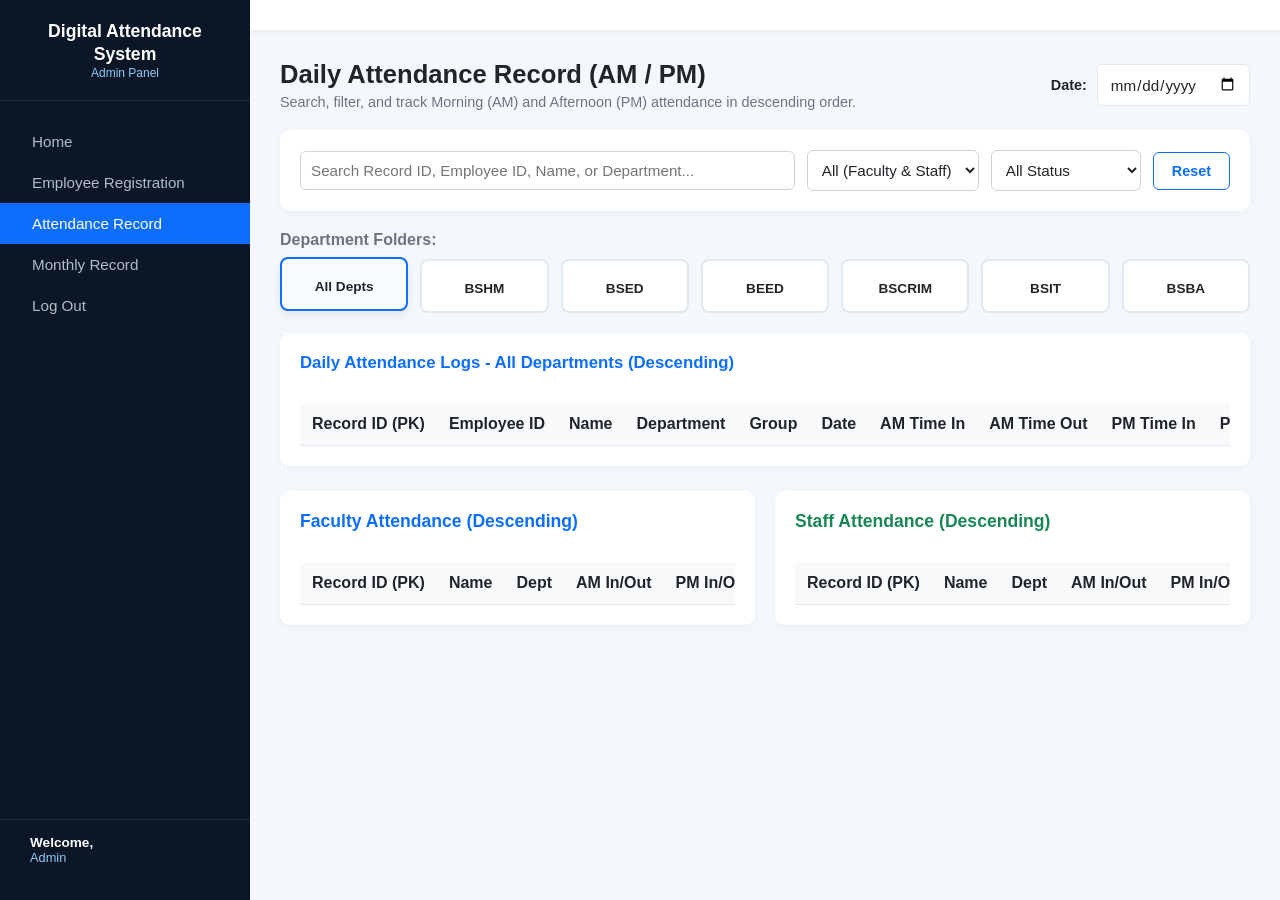
==== commit c909e8af: "Update attendance.html" ====
--- a/attendance.html
+++ b/attendance.html
@@ -1,94 +1,76 @@
-
 <!DOCTYPE html>
 <html lang="en">
 <head>
-<meta charset="UTF-8">
-<meta name="viewport" content="width=device-width, initial-scale=1.0">
-<title>Daily Attendance Record - DAS</title>
-
-<link rel="stylesheet" href="./style.css">
-<link rel="stylesheet" href="./all.min.css">
-
-<style>
-.daily-folder {
-  background: #fff;
-  position: relative;
-  z-index: 1;
-  padding: 15px 10px;
-  border-radius: 8px;
-  text-align: center;
-  cursor: pointer;
-  border: 2px solid var(--border-color);
-  transition: all 0.2s ease;
-  user-select: none;
-}
-
-.daily-folder:hover {
-  border-color: var(--primary-blue);
-  transform: translateY(-2px);
-  box-shadow: 0 4px 10px rgba(0,0,0,0.08);
-}
-
-.daily-folder.active-folder {
-  border-color: var(--primary-blue);
-  background-color: #f8fbff;
-  box-shadow: 0 2px 6px rgba(13,110,253,0.15);
-}
-
-.report-actions {
-  display: flex;
-  flex-wrap: wrap;
-  gap: 10px;
-  margin-bottom: 15px;
-}
-
-.report-actions button {
-  border: none;
-  border-radius: 6px;
-  padding: 10px 15px;
-  cursor: pointer;
-  font-weight: 600;
-  color: white;
-}
-
-.btn-report { background: #0d6efd; }
-.btn-excel { background: #198754; }
-.btn-pdf { background: #dc3545; }
-
-@media print {
-  .sidebar, .topbar, .report-actions,
-  .filter-section, .daily-folder-container {
-    display: none !important;
-  }
-
-  .main-content {
-    margin: 0 !important;
-    width: 100% !important;
-  }
-
-  body {
-    background: white !important;
-  }
-
-  .card {
-    box-shadow: none !important;
-  }
-}
-</style>
+  <meta charset="UTF-8">
+  <meta name="viewport" content="width=device-width, initial-scale=1.0">
+  <title>Daily Attendance Record - DAS</title>
+
+  <link rel="stylesheet" href="./style.css">
+  <link rel="stylesheet" href="./all.min.css">
+
+  <style>
+    .daily-folder {
+      background: #fff;
+      position: relative;
+      z-index: 1;
+      padding: 15px 10px;
+      border-radius: 8px;
+      text-align: center;
+      cursor: pointer;
+      border: 2px solid var(--border-color);
+      transition: all 0.2s ease;
+      user-select: none;
+    }
+
+    .daily-folder:hover,
+    .daily-folder.active-folder {
+      border-color: var(--primary-blue);
+      background-color: #f8fbff;
+      transform: translateY(-2px);
+      box-shadow: 0 4px 10px rgba(0,0,0,0.08);
+    }
+
+    .split-grid {
+      display: grid;
+      grid-template-columns: 1fr 1fr;
+      gap: 20px;
+      margin-bottom: 20px;
+    }
+
+    @media (max-width: 900px) {
+      .split-grid {
+        grid-template-columns: 1fr;
+      }
+    }
+
+    .delete-attendance-btn {
+      color: #dc3545;
+      border: 1px solid #dc3545;
+      background: white;
+      border-radius: 5px;
+      padding: 6px 10px;
+      cursor: pointer;
+      white-space: nowrap;
+    }
+
+    .delete-attendance-btn:hover {
+      color: white;
+      background: #dc3545;
+    }
+  </style>
 </head>
 
 <body>
 
 <script src="./app.js"></script>
 <script>
-if (typeof checkAuth === "function") checkAuth();
+  if (typeof checkAuth === 'function') checkAuth();
 </script>
 
 <div class="app-container">
 
   <!-- SIDEBAR -->
   <div class="sidebar">
-
     <div class="sidebar-header">
       <i class="fa-solid fa-graduation-cap"></i>
       <h2>Digital Attendance System</h2>
@@ -96,187 +78,182 @@
     </div>
 
     <ul class="sidebar-menu">
-
-      <li>
-        <a href="./dashboard.html">
-          <i class="fa-solid fa-house"></i> Home
-        </a>
-      </li>
-
-      <li>
-        <a href="./employee.html">
-          <i class="fa-solid fa-user-plus"></i> Employee Registration
-        </a>
-      </li>
-
-      <li class="active">
-        <a href="./attendance.html">
-          <i class="fa-solid fa-clipboard-check"></i> Attendance Record
-        </a>
-      </li>
-
-      <li>
-        <a href="./monthly.html">
-          <i class="fa-solid fa-calendar-days"></i> Monthly Record
-        </a>
-      </li>
-
-      <li>
-        <a href="#" onclick="logout(); return false;">
-          <i class="fa-solid fa-right-from-bracket"></i> Log Out
-        </a>
-      </li>
-
+      <li><a href="./dashboard.html"><i class="fa-solid fa-house"></i> Home</a></li>
+      <li><a href="./employee.html"><i class="fa-solid fa-user-plus"></i> Employee Registration</a></li>
+      <li class="active"><a href="./attendance.html"><i class="fa-solid fa-clipboard-check"></i> Attendance Record</a></li>
+      <li><a href="./monthly.html"><i class="fa-solid fa-calendar-days"></i> Monthly Record</a></li>
+      <li><a href="#" onclick="logout(); return false;"><i class="fa-solid fa-right-from-bracket"></i> Log Out</a></li>
     </ul>
 
     <div class="sidebar-footer">
-      <i class="fa-solid fa-user-circle" style="font-size:1.5rem;"></i>
+      <i class="fa-solid fa-user-circle"></i>
       <div>
-        <strong style="display:block;font-size:0.85rem;">Welcome,</strong>
-        <span style="font-size:0.80rem;color:#90caf9;">Admin</span>
+        <strong>Welcome,</strong>
+        <span>Admin</span>
       </div>
     </div>
-
   </div>
 
   <!-- MAIN CONTENT -->
   <div class="main-content">
-
     <div class="topbar">
-      <div>
-        <i class="fa-solid fa-bars"></i>
-      </div>
-
+      <div><i class="fa-solid fa-bars"></i></div>
       <div class="topbar-info">
-        <span>
-          <i class="fa-regular fa-calendar"></i>
-          <span id="currentDate"></span>
-        </span>
+        <span><i class="fa-regular fa-calendar"></i> <span id="currentDate"></span></span>
         <i class="fa-regular fa-bell"></i>
       </div>
     </div>
 
     <div class="content-area">
-
-      <!-- PAGE HEADER -->
-      <div style="display:flex;justify-content:space-between;align-items:center;margin-bottom:20px;flex-wrap:wrap;gap:15px;">
-
+      <div class="page-header-row">
         <div>
-          <h1 style="font-size:1.5rem;margin-bottom:5px;">
+          <h1 class="page-heading">
             <i class="fa-solid fa-clipboard-check" style="color:var(--primary-blue);"></i>
-            Daily Attendance Record
+            Daily Attendance Record (AM / PM)
           </h1>
-
-          <p style="color:var(--text-muted);font-size:0.9rem;">
-            Track employee Time In and Time Out daily.
+          <p class="page-subheading" style="margin-bottom:0;">
+            Search, filter, and track Morning (AM) and Afternoon (PM) attendance in descending order.
           </p>
         </div>
 
-        <div class="filter-section">
-          <label style="font-weight:600;font-size:0.9rem;margin-right:8px;">
-            <i class="fa-regular fa-calendar-days"></i>
-            Filter Date:
-          </label>
-
-          <input type="date" id="dateFilter"
+        <div style="display:flex;gap:10px;align-items:center;flex-wrap:wrap;">
+          <label for="dateFilter" style="font-weight:600;font-size:0.9rem;">Date:</label>
+          <input type="date" id="dateFilter" class="form-control" style="width:auto;" onchange="filterDailyData()">
+        </div>
+      </div>
+
+      <!-- SEARCH & FILTERS -->
+      <div class="card" style="margin-bottom:20px;">
+        <div class="filter-area" style="margin:0;">
+          <input
+            type="text"
+            id="dailySearch"
             class="form-control"
-            style="display:inline-block;width:auto;">
-        </div>
-
-      </div>
-
-      <!-- REPORT BUTTONS -->
-      <div class="report-actions">
-
-        <button class="btn-report" onclick="generateReport()">
-          <i class="fa-solid fa-file-lines"></i>
-          Generate Report
-        </button>
-
-        <button class="btn-excel" onclick="exportExcel()">
-          <i class="fa-solid fa-file-excel"></i>
-          Export to Excel
-        </button>
-
-        <button class="btn-pdf" onclick="exportPDF()">
-          <i class="fa-solid fa-file-pdf"></i>
-          Export to PDF
-        </button>
-
+            style="flex:1;min-width:220px;"
+            placeholder="Search Record ID, Employee ID, Name, or Department..."
+            oninput="filterDailyData()"
+          >
+
+          <select id="dailyPositionFilter" class="form-control" style="width:auto;min-width:160px;" onchange="filterDailyData()">
+            <option value="ALL">All (Faculty &amp; Staff)</option>
+            <option value="FACULTY">Faculty</option>
+            <option value="STAFF">Staff</option>
+          </select>
+
+          <select id="dailyStatusFilter" class="form-control" style="width:auto;min-width:150px;" onchange="filterDailyData()">
+            <option value="ALL">All Status</option>
+            <option value="Present">Present</option>
+            <option value="Late">Late</option>
+          </select>
+
+          <button type="button" class="btn btn-outline" onclick="resetDailyFilters()">
+            Reset
+          </button>
+        </div>
       </div>
 
       <!-- DEPARTMENT FOLDERS -->
-      <h3 style="font-size:1rem;margin-bottom:10px;color:var(--text-muted);">
-        Department Folders:
-      </h3>
-
-      <div class="daily-folder-container"
-        style="display:grid;grid-template-columns:repeat(auto-fit,minmax(110px,1fr));gap:12px;margin-bottom:25px;">
-
+      <h3 class="folder-section-title" style="margin-top:0;">Department Folders:</h3>
+      <div style="display:grid;grid-template-columns:repeat(auto-fit,minmax(110px,1fr));gap:12px;margin-bottom:20px;">
         <div class="daily-folder active-folder" id="dfolder-ALL">
           <i class="fa-solid fa-folder-open" style="font-size:1.8rem;color:#ffc107;margin-bottom:5px;display:block;"></i>
           <h4 style="font-size:0.85rem;margin:0;">All Depts</h4>
         </div>
-
         <div class="daily-folder" id="dfolder-BSHM">
           <i class="fa-solid fa-folder" style="font-size:1.8rem;color:#ffc107;margin-bottom:5px;display:block;"></i>
           <h4 style="font-size:0.85rem;margin:0;">BSHM</h4>
         </div>
-
         <div class="daily-folder" id="dfolder-BSED">
           <i class="fa-solid fa-folder" style="font-size:1.8rem;color:#ffc107;margin-bottom:5px;display:block;"></i>
           <h4 style="font-size:0.85rem;margin:0;">BSED</h4>
         </div>
-
         <div class="daily-folder" id="dfolder-BEED">
           <i class="fa-solid fa-folder" style="font-size:1.8rem;color:#ffc107;margin-bottom:5px;display:block;"></i>
           <h4 style="font-size:0.85rem;margin:0;">BEED</h4>
         </div>
-
         <div class="daily-folder" id="dfolder-BSCRIM">
           <i class="fa-solid fa-folder" style="font-size:1.8rem;color:#ffc107;margin-bottom:5px;display:block;"></i>
           <h4 style="font-size:0.85rem;margin:0;">BSCRIM</h4>
         </div>
-
         <div class="daily-folder" id="dfolder-BSIT">
           <i class="fa-solid fa-folder" style="font-size:1.8rem;color:#ffc107;margin-bottom:5px;display:block;"></i>
           <h4 style="font-size:0.85rem;margin:0;">BSIT</h4>
         </div>
-
         <div class="daily-folder" id="dfolder-BSBA">
           <i class="fa-solid fa-folder" style="font-size:1.8rem;color:#ffc107;margin-bottom:5px;display:block;"></i>
           <h4 style="font-size:0.85rem;margin:0;">BSBA</h4>
         </div>
-
-      </div>
-
-      <!-- ATTENDANCE TABLE -->
-      <div class="card">
-
-        <h3 id="dailyFolderTitle"
-          style="margin-bottom:15px;font-size:1.05rem;color:var(--primary-blue);">
-          Daily Attendance Logs - All Departments
+      </div>
+
+      <!-- COMBINED ATTENDANCE TABLE (DESCENDING) -->
+      <div class="card" style="margin-bottom:25px;">
+        <h3 id="dailyFolderTitle" class="monthly-table-title">
+          Daily Attendance Logs - All Departments (Descending)
         </h3>
 
-        <div style="overflow-x:auto;">
-
-          <table id="attendanceReportTable">
+        <div class="table-wrapper">
+          <table>
             <thead>
               <tr>
+                <th>Record ID (PK)</th>
                 <th>Employee ID</th>
                 <th>Name</th>
                 <th>Department</th>
-                <th>Position</th>
+                <th>Group</th>
                 <th>Date</th>
-                <th>Time In</th>
-                <th>Time Out</th>
+                <th>AM Time In</th>
+                <th>AM Time Out</th>
+                <th>PM Time In</th>
+                <th>PM Time Out</th>
                 <th>Status</th>
+                <th>Actions</th>
               </tr>
             </thead>
-
             <tbody id="attendanceTable"></tbody>
           </table>
-
+        </div>
+      </div>
+
+      <!-- SEPARATE FACULTY & STAFF CONTAINERS -->
+      <div class="split-grid">
+        <div class="card">
+          <h3 class="card-title" style="color:var(--primary-blue);">
+            <i class="fa-solid fa-chalkboard-user"></i> Faculty Attendance (Descending)
+          </h3>
+          <div class="table-wrapper">
+            <table>
+              <thead>
+                <tr>
+                  <th>Record ID (PK)</th>
+                  <th>Name</th>
+                  <th>Dept</th>
+                  <th>AM In/Out</th>
+                  <th>PM In/Out</th>
+                </tr>
+              </thead>
+              <tbody id="facultyDailyTable"></tbody>
+            </table>
+          </div>
+        </div>
+
+        <div class="card">
+          <h3 class="card-title" style="color:var(--success-green);">
+            <i class="fa-solid fa-user-tie"></i> Staff Attendance (Descending)
+          </h3>
+          <div class="table-wrapper">
+            <table>
+              <thead>
+                <tr>
+                  <th>Record ID (PK)</th>
+                  <th>Name</th>
+                  <th>Dept</th>
+                  <th>AM In/Out</th>
+                  <th>PM In/Out</th>
+                </tr>
+              </thead>
+              <tbody id="staffDailyTable"></tbody>
+            </table>
+          </div>
         </div>
       </div>
 
@@ -284,405 +261,212 @@
   </div>
 </div>
 
-<!-- DATABASE -->
 <script src="./database.js"></script>
 
 <script>
-
-let dailySelectedDept = "ALL";
-let currentReportRows = [];
-
-const localToday = () => {
-  const d = new Date();
-
-  return `${d.getFullYear()}-${String(d.getMonth()+1).padStart(2,"0")}-${String(d.getDate()).padStart(2,"0")}`;
-};
-
-function clean(value) {
-  return String(value ?? "").trim();
-}
-
-function escapeHTML(value) {
-  return clean(value).replace(/[&<>"']/g, ch => ({
-    "&":"&amp;",
-    "<":"&lt;",
-    ">":"&gt;",
-    '"':"&quot;",
-    "'":"&#39;"
+  let dailySelectedDept = "ALL";
+
+  const clean = v => String(v ?? "").trim();
+
+  const esc = v => clean(v).replace(/[&<>"']/g, ch => ({
+    "&": "&amp;", "<": "&lt;", ">": "&gt;", '"': "&quot;", "'": "&#39;"
   }[ch]));
-}
-
-function getDepartment(employee, record) {
-  return clean(employee?.department || record?.department || "Unknown").toUpperCase();
-}
-
-function selectDailyDept(dept) {
-
-  dailySelectedDept = clean(dept).toUpperCase();
-
-  document.querySelectorAll(".daily-folder").forEach(folder => {
-
-    folder.classList.remove("active-folder");
-
-    const icon = folder.querySelector("i");
-
-    if (icon) {
-      icon.classList.remove("fa-folder-open");
-      icon.classList.add("fa-folder");
-    }
-
+
+  function normalizeGroup(emp, rec) {
+    const pos = clean(rec.position || emp?.position || "Staff").toLowerCase();
+    if (pos.includes("faculty") || pos.includes("instructor") || pos.includes("teacher")) {
+      return "Faculty";
+    }
+    return "Staff";
+  }
+
+  function getDeptVal(emp, rec) {
+    return clean(rec.department || emp?.department || "General").toUpperCase();
+  }
+
+  function selectDailyDept(dept) {
+    dailySelectedDept = clean(dept).toUpperCase();
+
+    document.querySelectorAll(".daily-folder").forEach(folder => {
+      folder.classList.remove("active-folder");
+      const icon = folder.querySelector("i");
+      if (icon) {
+        icon.classList.remove("fa-folder-open");
+        icon.classList.add("fa-folder");
+      }
+    });
+
+    const selected = document.getElementById("dfolder-" + dailySelectedDept);
+    if (selected) {
+      selected.classList.add("active-folder");
+      const icon = selected.querySelector("i");
+      if (icon) {
+        icon.classList.remove("fa-folder");
+        icon.classList.add("fa-folder-open");
+      }
+    }
+
+    const title = document.getElementById("dailyFolderTitle");
+    if (title) {
+      title.textContent = dailySelectedDept === "ALL"
+        ? "Daily Attendance Logs - All Departments (Descending)"
+        : `Daily Attendance Logs - ${dailySelectedDept} (Descending)`;
+    }
+
+    filterDailyData();
+  }
+
+  function resetDailyFilters() {
+    const s = document.getElementById("dailySearch");
+    const p = document.getElementById("dailyPositionFilter");
+    const st = document.getElementById("dailyStatusFilter");
+    const d = document.getElementById("dateFilter");
+    if (s) s.value = "";
+    if (p) p.value = "ALL";
+    if (st) st.value = "ALL";
+    if (d) d.value = getTodayISO();
+    selectDailyDept("ALL");
+  }
+
+  function filterDailyData() {
+    const tbody = document.getElementById("attendanceTable");
+    const facBody = document.getElementById("facultyDailyTable");
+    const staffBody = document.getElementById("staffDailyTable");
+    if (!tbody || !window.DB) return;
+
+    const selectedDate = document.getElementById("dateFilter")?.value || "";
+    const keyword = clean(document.getElementById("dailySearch")?.value).toLowerCase();
+    const posFilter = document.getElementById("dailyPositionFilter")?.value || "ALL";
+    const statusFilter = document.getElementById("dailyStatusFilter")?.value || "ALL";
+
+    const records = DB.getAttendance() || [];
+    const employees = DB.getEmployees() || [];
+
+    const enriched = records.map((rec, idx) => {
+      const emp = employees.find(e => clean(e.id) === clean(rec.id || rec.employeeId));
+      const recId = rec.recordId || `ATT-${idx + 1}`;
+      const empId = rec.id || rec.employeeId || "—";
+      const name = rec.name || rec.employeeName || emp?.name || "Unknown";
+      const dept = getDeptVal(emp, rec);
+      const group = normalizeGroup(emp, rec);
+
+      const amIn = rec.amTimeIn || rec.timeIn || "--";
+      const amOut = rec.amTimeOut || "--";
+      const pmIn = rec.pmTimeIn || "--";
+      const pmOut = rec.pmTimeOut || rec.timeOut || "--";
+
+      return {
+        ...rec,
+        _recordIndex: idx,
+        recordId: recId,
+        id: empId,
+        name,
+        department: dept,
+        group,
+        amIn,
+        amOut,
+        pmIn,
+        pmOut,
+        status: rec.status || "Present"
+      };
+    });
+
+    const filtered = enriched
+      .sort((a, b) => b._recordIndex - a._recordIndex)
+      .filter(r => {
+        const matchesDate = !selectedDate || clean(r.date) === selectedDate;
+        const matchesDept = dailySelectedDept === "ALL" || r.department === dailySelectedDept;
+        const matchesGroup = posFilter === "ALL" || r.group.toUpperCase() === posFilter;
+        const matchesStatus = statusFilter === "ALL" || clean(r.status).toLowerCase() === statusFilter.toLowerCase();
+        const matchesSearch = !keyword ||
+          clean(r.recordId).toLowerCase().includes(keyword) ||
+          clean(r.id).toLowerCase().includes(keyword) ||
+          clean(r.name).toLowerCase().includes(keyword) ||
+          clean(r.department).toLowerCase().includes(keyword);
+
+        return matchesDate && matchesDept && matchesGroup && matchesStatus && matchesSearch;
+      });
+
+    if (!filtered.length) {
+      tbody.innerHTML = `<tr><td colspan="12" class="empty-message">No attendance records found.</td></tr>`;
+    } else {
+      tbody.innerHTML = filtered.map(r => `
+        <tr>
+          <td><strong>${esc(r.recordId)}</strong></td>
+          <td>${esc(r.id)}</td>
+          <td><strong>${esc(r.name)}</strong></td>
+          <td><span class="department-tag">${esc(r.department)}</span></td>
+          <td>${esc(r.group)}</td>
+          <td>${esc(r.date)}</td>
+          <td style="color:#198754;font-weight:600;">${esc(r.amIn)}</td>
+          <td style="color:#0d6efd;font-weight:600;">${esc(r.amOut)}</td>
+          <td style="color:#198754;font-weight:600;">${esc(r.pmIn)}</td>
+          <td style="color:#0d6efd;font-weight:600;">${esc(r.pmOut)}</td>
+          <td><span class="days-tag">${esc(r.status)}</span></td>
+          <td>
+            <button type="button" class="delete-attendance-btn" onclick="deleteAttendanceRecord(${r._recordIndex})">
+              <i class="fa-solid fa-trash"></i> Delete
+            </button>
+          </td>
+        </tr>
+      `).join("");
+    }
+
+    const facRows = filtered.filter(r => r.group === "Faculty");
+    const staffRows = filtered.filter(r => r.group === "Staff");
+
+    if (facBody) {
+      facBody.innerHTML = facRows.length ? facRows.map(r => `
+        <tr>
+          <td>${esc(r.recordId)}</td>
+          <td><strong>${esc(r.name)}</strong></td>
+          <td>${esc(r.department)}</td>
+          <td>${esc(r.amIn)} / ${esc(r.amOut)}</td>
+          <td>${esc(r.pmIn)} / ${esc(r.pmOut)}</td>
+        </tr>
+      `).join("") : `<tr><td colspan="5" class="empty-message">No Faculty logs.</td></tr>`;
+    }
+
+    if (staffBody) {
+      staffBody.innerHTML = staffRows.length ? staffRows.map(r => `
+        <tr>
+          <td>${esc(r.recordId)}</td>
+          <td><strong>${esc(r.name)}</strong></td>
+          <td>${esc(r.department)}</td>
+          <td>${esc(r.amIn)} / ${esc(r.amOut)}</td>
+          <td>${esc(r.pmIn)} / ${esc(r.pmOut)}</td>
+        </tr>
+      `).join("") : `<tr><td colspan="5" class="empty-message">No Staff logs.</td></tr>`;
+    }
+  }
+
+  function deleteAttendanceRecord(recordIndex) {
+    if (!window.DB || typeof DB.getAttendance !== "function" || typeof DB.saveAttendance !== "function") return;
+    const records = DB.getAttendance() || [];
+    if (!Number.isInteger(recordIndex) || recordIndex < 0 || recordIndex >= records.length) return;
+    records.splice(recordIndex, 1);
+    DB.saveAttendance(records);
+    filterDailyData();
+  }
+
+  document.addEventListener("DOMContentLoaded", () => {
+    const dateFilter = document.getElementById("dateFilter");
+    if (dateFilter) dateFilter.value = getTodayISO();
+
+    document.querySelectorAll(".daily-folder").forEach(folder => {
+      folder.addEventListener("click", () => selectDailyDept(folder.id.replace("dfolder-", "")));
+      folder.setAttribute("role", "button");
+      folder.setAttribute("tabindex", "0");
+      folder.addEventListener("keydown", e => {
+        if (e.key === "Enter" || e.key === " ") {
+          e.preventDefault();
+          folder.click();
+        }
+      });
+    });
+
+    selectDailyDept("ALL");
   });
-
-  const selectedFolder = document.getElementById("dfolder-" + dailySelectedDept);
-
-  if (selectedFolder) {
-
-    selectedFolder.classList.add("active-folder");
-
-    const icon = selectedFolder.querySelector("i");
-
-    if (icon) {
-      icon.classList.remove("fa-folder");
-      icon.classList.add("fa-folder-open");
-    }
-
-  }
-
-  const title = document.getElementById("dailyFolderTitle");
-
-  if (title) {
-    title.textContent = dailySelectedDept === "ALL"
-      ? "Daily Attendance Logs - All Departments"
-      : "Daily Attendance Logs - " + dailySelectedDept;
-  }
-
-  filterDailyData();
-}
-
-function filterDailyData() {
-
-  const tbody = document.getElementById("attendanceTable");
-
-  if (!tbody) return;
-
-  if (!window.DB ||
-      typeof DB.getAttendance !== "function" ||
-      typeof DB.getEmployees !== "function") {
-
-    tbody.innerHTML = `
-      <tr>
-        <td colspan="8" style="text-align:center;padding:25px;color:#dc3545;">
-          Database not loaded. Check database.js.
-        </td>
-      </tr>
-    `;
-
-    return;
-  }
-
-  const selectedDate = document.getElementById("dateFilter")?.value || "";
-
-  const records = DB.getAttendance() || [];
-  const employees = DB.getEmployees() || [];
-
-  const rows = records.map(record => {
-
-    const employee = employees.find(emp =>
-      clean(emp.id) === clean(record.id)
-    );
-
-    return {
-      ...record,
-      name: record.name || employee?.name || "Unknown",
-      department: getDepartment(employee, record),
-      position: record.position || employee?.position || "—"
-    };
-
-  }).filter(record => {
-
-    const matchesDate = !selectedDate || clean(record.date) === selectedDate;
-
-    const matchesDept = dailySelectedDept === "ALL" ||
-      record.department === dailySelectedDept;
-
-    return matchesDate && matchesDept;
-
-  });
-
-  currentReportRows = rows;
-
-  if (!rows.length) {
-
-    tbody.innerHTML = `
-      <tr>
-        <td colspan="8" style="text-align:center;color:#6c757d;padding:25px;">
-          No attendance records found for this date or department.
-        </td>
-      </tr>
-    `;
-
-    return;
-  }
-
-  tbody.innerHTML = rows.map(record => `
-    <tr>
-      <td>${escapeHTML(record.id)}</td>
-      <td><strong>${escapeHTML(record.name)}</strong></td>
-      <td>
-        <span style="background:#e3f2fd;color:#0d6efd;padding:3px 8px;border-radius:4px;font-weight:600;font-size:0.85rem;">
-          ${escapeHTML(record.department)}
-        </span>
-      </td>
-      <td>${escapeHTML(record.position)}</td>
-      <td>${escapeHTML(record.date)}</td>
-      <td style="color:#198754;font-weight:600;">
-        ${escapeHTML(record.timeIn || "—")}
-      </td>
-      <td style="color:#0dcaf0;font-weight:600;">
-        ${escapeHTML(record.timeOut || "—")}
-      </td>
-      <td>${escapeHTML(record.status || "—")}</td>
-    </tr>
-  `).join("");
-
-}
-
-/* GENERATE REPORT */
-function generateReport() {
-
-  filterDailyData();
-
-  const total = currentReportRows.length;
-  const completed = currentReportRows.filter(r => r.timeIn && r.timeOut).length;
-  const pending = currentReportRows.filter(r => r.timeIn && !r.timeOut).length;
-
-  alert(
-    "ATTENDANCE REPORT\n\n" +
-    "Department: " + dailySelectedDept + "\n" +
-    "Date: " + (document.getElementById("dateFilter").value || "All Dates") + "\n\n" +
-    "Total Records: " + total + "\n" +
-    "Completed Attendance: " + completed + "\n" +
-    "Pending Time Out: " + pending
-  );
-
-}
-
-/* EXPORT TO EXCEL (CSV) */
-function exportExcel() {
-
-  if (!currentReportRows.length) {
-    alert("No attendance records to export.");
-    return;
-  }
-
-  const headers = [
-    "Employee ID",
-    "Name",
-    "Department",
-    "Position",
-    "Date",
-    "Time In",
-    "Time Out",
-    "Status"
-  ];
-
-  const csvRows = [headers];
-
-  currentReportRows.forEach(record => {
-
-    csvRows.push([
-      record.id,
-      record.name,
-      record.department,
-      record.position,
-      record.date,
-      record.timeIn || "",
-      record.timeOut || "",
-      record.status || ""
-    ]);
-
-  });
-
-  const csvContent = "\uFEFF" + csvRows.map(row =>
-    row.map(value =>
-      '"' + String(value ?? "").replace(/"/g, '""') + '"'
-    ).join(",")
-  ).join("\r\n");
-
-  const blob = new Blob([csvContent], {
-    type: "text/csv;charset=utf-8;"
-  });
-
-  const url = URL.createObjectURL(blob);
-
-  const link = document.createElement("a");
-
-  link.href = url;
-  link.download = "Attendance_Report_" + localToday() + ".csv";
-
-  document.body.appendChild(link);
-  link.click();
-  document.body.removeChild(link);
-
-  URL.revokeObjectURL(url);
-
-}
-
-/* EXPORT TO PDF */
-function exportPDF() {
-
-  if (!currentReportRows.length) {
-    alert("No attendance records to print.");
-    return;
-  }
-
-  const rows = currentReportRows.map(record => `
-    <tr>
-      <td>${escapeHTML(record.id)}</td>
-      <td>${escapeHTML(record.name)}</td>
-      <td>${escapeHTML(record.department)}</td>
-      <td>${escapeHTML(record.position)}</td>
-      <td>${escapeHTML(record.date)}</td>
-      <td>${escapeHTML(record.timeIn || "—")}</td>
-      <td>${escapeHTML(record.timeOut || "—")}</td>
-      <td>${escapeHTML(record.status || "—")}</td>
-    </tr>
-  `).join("");
-
-  const printWindow = window.open("", "_blank");
-
-  if (!printWindow) {
-    alert("Please allow pop-ups to export the PDF.");
-    return;
-  }
-
-  printWindow.document.write(`
-    <!DOCTYPE html>
-    <html>
-    <head>
-      <title>Attendance Report</title>
-      <style>
-        body {
-          font-family: Arial, sans-serif;
-          padding: 25px;
-        }
-
-        h2, p {
-          text-align: center;
-        }
-
-        table {
-          width: 100%;
-          border-collapse: collapse;
-          margin-top: 20px;
-          font-size: 11px;
-        }
-
-        th, td {
-          border: 1px solid #777;
-          padding: 8px;
-          text-align: left;
-        }
-
-        th {
-          background: #e9ecef;
-        }
-
-        @media print {
-          body { padding: 0; }
-        }
-      </style>
-    </head>
-
-    <body>
-
-      <h2>Digital Attendance System</h2>
-      <p>Daily Attendance Report</p>
-
-      <p>
-        Department: ${escapeHTML(dailySelectedDept)}<br>
-        Date: ${escapeHTML(document.getElementById("dateFilter").value || "All Dates")}
-      </p>
-
-      <table>
-        <thead>
-          <tr>
-            <th>Employee ID</th>
-            <th>Name</th>
-            <th>Department</th>
-            <th>Position</th>
-            <th>Date</th>
-            <th>Time In</th>
-            <th>Time Out</th>
-            <th>Status</th>
-          </tr>
-        </thead>
-
-        <tbody>${rows}</tbody>
-      </table>
-
-      <script>
-        window.onload = function() {
-          window.print();
-        };
-      <\/script>
-
-    </body>
-    </html>
-  `);
-
-  printWindow.document.close();
-
-}
-
-/* INITIALIZE PAGE */
-document.addEventListener("DOMContentLoaded", () => {
-
-  const dateFilter = document.getElementById("dateFilter");
-
-  const currentDate = document.getElementById("currentDate");
-
-  if (currentDate) {
-    currentDate.textContent = new Date().toLocaleDateString("en-US", {
-      year: "numeric",
-      month: "long",
-      day: "numeric"
-    });
-  }
-
-  if (dateFilter) {
-    dateFilter.value = localToday();
-    dateFilter.addEventListener("change", filterDailyData);
-  }
-
-  document.querySelectorAll(".daily-folder").forEach(folder => {
-
-    folder.addEventListener("click", () => {
-
-      const dept = folder.id.replace("dfolder-", "");
-
-      selectDailyDept(dept);
-
-    });
-
-    folder.setAttribute("role", "button");
-    folder.setAttribute("tabindex", "0");
-
-    folder.addEventListener("keydown", event => {
-
-      if (event.key === "Enter" || event.key === " ") {
-        event.preventDefault();
-        folder.click();
-      }
-
-    });
-
-  });
-
-  selectDailyDept("ALL");
-
-});
-
 </script>
 
 </body>
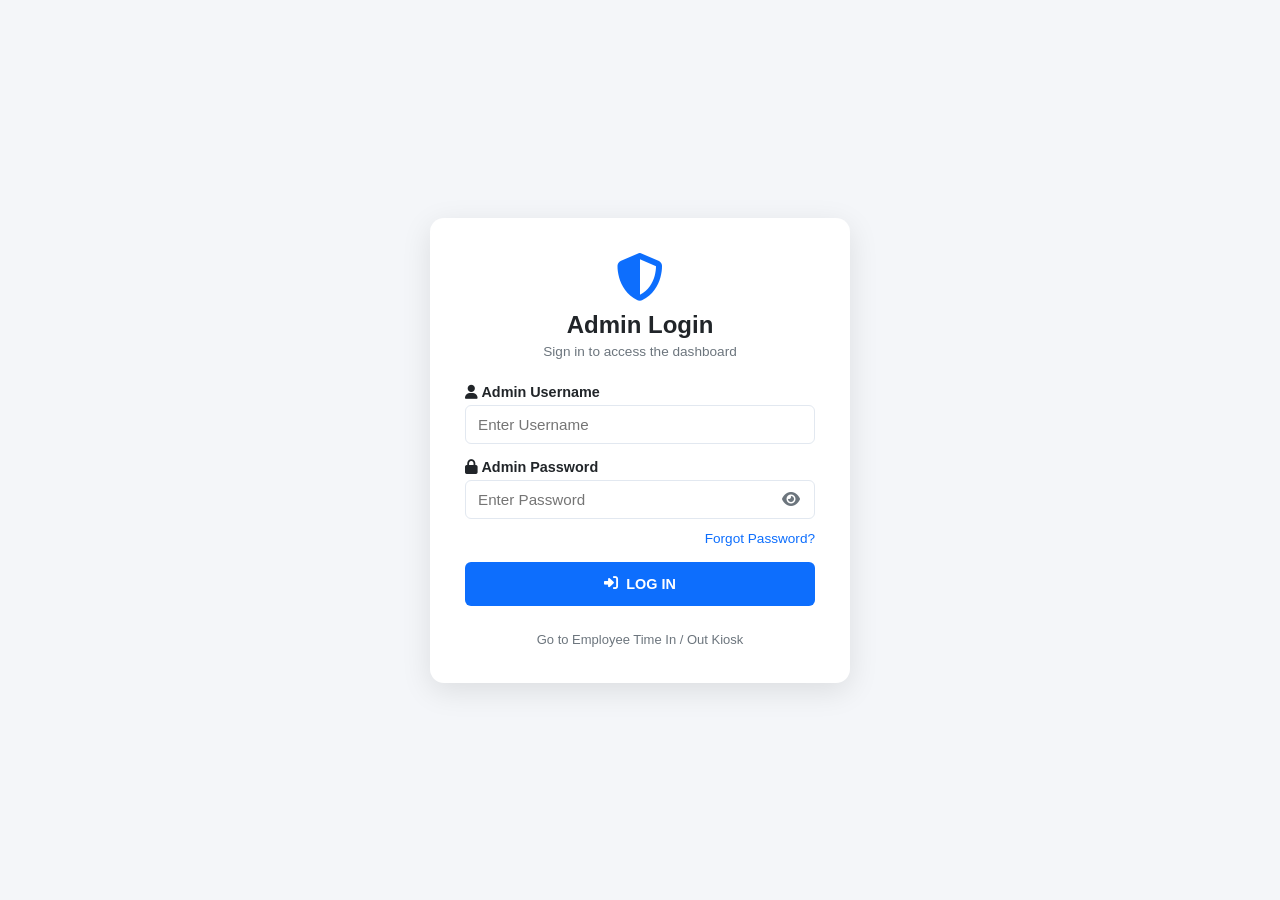
==== commit d4453d1e: "Update attendance.html" ====
--- a/attendance.html
+++ b/attendance.html
@@ -3,7 +3,7 @@
 <head>
   <meta charset="UTF-8">
   <meta name="viewport" content="width=device-width, initial-scale=1.0">
-  <title>Daily Attendance Record - DAS</title>
+  <title>Attendance Record - DAS</title>
 
   <link rel="stylesheet" href="./style.css">
   <link rel="stylesheet" href="./all.min.css">
@@ -30,17 +30,20 @@
       box-shadow: 0 4px 10px rgba(0,0,0,0.08);
     }
 
-    .split-grid {
-      display: grid;
-      grid-template-columns: 1fr 1fr;
-      gap: 20px;
-      margin-bottom: 20px;
-    }
-
-    @media (max-width: 900px) {
-      .split-grid {
-        grid-template-columns: 1fr;
-      }
+    .edit-attendance-btn {
+      color: #0d6efd;
+      border: 1px solid #0d6efd;
+      background: #eef5ff;
+      border-radius: 5px;
+      padding: 6px 10px;
+      cursor: pointer;
+      white-space: nowrap;
+      font-weight: 600;
+    }
+
+    .edit-attendance-btn:hover {
+      color: #fff;
+      background: #0d6efd;
     }
 
     .delete-attendance-btn {
@@ -51,6 +54,7 @@
       padding: 6px 10px;
       cursor: pointer;
       white-space: nowrap;
+      font-weight: 600;
     }
 
     .delete-attendance-btn:hover {
@@ -64,7 +68,7 @@
 
 <script src="./app.js"></script>
 <script>
-  if (typeof checkAuth === 'function') checkAuth();
+  if (typeof checkAuth === "function") checkAuth();
 </script>
 
 <div class="app-container">
@@ -80,6 +84,7 @@
     <ul class="sidebar-menu">
       <li><a href="./dashboard.html"><i class="fa-solid fa-house"></i> Home</a></li>
       <li><a href="./employee.html"><i class="fa-solid fa-user-plus"></i> Employee Registration</a></li>
+      <li><a href="./employee.html"><i class="fa-solid fa-users"></i> Employee Record</a></li>
       <li class="active"><a href="./attendance.html"><i class="fa-solid fa-clipboard-check"></i> Attendance Record</a></li>
       <li><a href="./monthly.html"><i class="fa-solid fa-calendar-days"></i> Monthly Record</a></li>
       <li><a href="#" onclick="logout(); return false;"><i class="fa-solid fa-right-from-bracket"></i> Log Out</a></li>
@@ -109,10 +114,10 @@
         <div>
           <h1 class="page-heading">
             <i class="fa-solid fa-clipboard-check" style="color:var(--primary-blue);"></i>
-            Daily Attendance Record (AM / PM)
+            Attendance Record
           </h1>
           <p class="page-subheading" style="margin-bottom:0;">
-            Search, filter, and track Morning (AM) and Afternoon (PM) attendance in descending order.
+            Search employee, filter by department folder or date, and edit or delete records (Descending).
           </p>
         </div>
 
@@ -122,32 +127,19 @@
         </div>
       </div>
 
-      <!-- SEARCH & FILTERS -->
+      <!-- SEARCH BAR -->
       <div class="card" style="margin-bottom:20px;">
         <div class="filter-area" style="margin:0;">
           <input
             type="text"
             id="dailySearch"
             class="form-control"
-            style="flex:1;min-width:220px;"
-            placeholder="Search Record ID, Employee ID, Name, or Department..."
+            style="flex:1;min-width:240px;"
+            placeholder="Search employee name, ID, or department..."
             oninput="filterDailyData()"
           >
-
-          <select id="dailyPositionFilter" class="form-control" style="width:auto;min-width:160px;" onchange="filterDailyData()">
-            <option value="ALL">All (Faculty &amp; Staff)</option>
-            <option value="FACULTY">Faculty</option>
-            <option value="STAFF">Staff</option>
-          </select>
-
-          <select id="dailyStatusFilter" class="form-control" style="width:auto;min-width:150px;" onchange="filterDailyData()">
-            <option value="ALL">All Status</option>
-            <option value="Present">Present</option>
-            <option value="Late">Late</option>
-          </select>
-
           <button type="button" class="btn btn-outline" onclick="resetDailyFilters()">
-            Reset
+            Clear Search
           </button>
         </div>
       </div>
@@ -185,26 +177,23 @@
         </div>
       </div>
 
-      <!-- COMBINED ATTENDANCE TABLE (DESCENDING) -->
-      <div class="card" style="margin-bottom:25px;">
+      <!-- ATTENDANCE TABLE -->
+      <div class="card">
         <h3 id="dailyFolderTitle" class="monthly-table-title">
-          Daily Attendance Logs - All Departments (Descending)
+          Attendance Logs - All Departments (Descending)
         </h3>
 
         <div class="table-wrapper">
           <table>
             <thead>
               <tr>
-                <th>Record ID (PK)</th>
                 <th>Employee ID</th>
                 <th>Name</th>
                 <th>Department</th>
-                <th>Group</th>
+                <th>Position</th>
                 <th>Date</th>
-                <th>AM Time In</th>
-                <th>AM Time Out</th>
-                <th>PM Time In</th>
-                <th>PM Time Out</th>
+                <th>AM In / Out</th>
+                <th>PM In / Out</th>
                 <th>Status</th>
                 <th>Actions</th>
               </tr>
@@ -214,49 +203,6 @@
         </div>
       </div>
 
-      <!-- SEPARATE FACULTY & STAFF CONTAINERS -->
-      <div class="split-grid">
-        <div class="card">
-          <h3 class="card-title" style="color:var(--primary-blue);">
-            <i class="fa-solid fa-chalkboard-user"></i> Faculty Attendance (Descending)
-          </h3>
-          <div class="table-wrapper">
-            <table>
-              <thead>
-                <tr>
-                  <th>Record ID (PK)</th>
-                  <th>Name</th>
-                  <th>Dept</th>
-                  <th>AM In/Out</th>
-                  <th>PM In/Out</th>
-                </tr>
-              </thead>
-              <tbody id="facultyDailyTable"></tbody>
-            </table>
-          </div>
-        </div>
-
-        <div class="card">
-          <h3 class="card-title" style="color:var(--success-green);">
-            <i class="fa-solid fa-user-tie"></i> Staff Attendance (Descending)
-          </h3>
-          <div class="table-wrapper">
-            <table>
-              <thead>
-                <tr>
-                  <th>Record ID (PK)</th>
-                  <th>Name</th>
-                  <th>Dept</th>
-                  <th>AM In/Out</th>
-                  <th>PM In/Out</th>
-                </tr>
-              </thead>
-              <tbody id="staffDailyTable"></tbody>
-            </table>
-          </div>
-        </div>
-      </div>
-
     </div>
   </div>
 </div>
@@ -265,20 +211,10 @@
 
 <script>
   let dailySelectedDept = "ALL";
-
   const clean = v => String(v ?? "").trim();
-
   const esc = v => clean(v).replace(/[&<>"']/g, ch => ({
     "&": "&amp;", "<": "&lt;", ">": "&gt;", '"': "&quot;", "'": "&#39;"
   }[ch]));
-
-  function normalizeGroup(emp, rec) {
-    const pos = clean(rec.position || emp?.position || "Staff").toLowerCase();
-    if (pos.includes("faculty") || pos.includes("instructor") || pos.includes("teacher")) {
-      return "Faculty";
-    }
-    return "Staff";
-  }
 
   function getDeptVal(emp, rec) {
     return clean(rec.department || emp?.department || "General").toUpperCase();
@@ -309,8 +245,8 @@
     const title = document.getElementById("dailyFolderTitle");
     if (title) {
       title.textContent = dailySelectedDept === "ALL"
-        ? "Daily Attendance Logs - All Departments (Descending)"
-        : `Daily Attendance Logs - ${dailySelectedDept} (Descending)`;
+        ? "Attendance Logs - All Departments (Descending)"
+        : `Attendance Logs - ${dailySelectedDept} (Descending)`;
     }
 
     filterDailyData();
@@ -318,132 +254,112 @@
 
   function resetDailyFilters() {
     const s = document.getElementById("dailySearch");
-    const p = document.getElementById("dailyPositionFilter");
-    const st = document.getElementById("dailyStatusFilter");
-    const d = document.getElementById("dateFilter");
     if (s) s.value = "";
-    if (p) p.value = "ALL";
-    if (st) st.value = "ALL";
-    if (d) d.value = getTodayISO();
-    selectDailyDept("ALL");
+    filterDailyData();
   }
 
   function filterDailyData() {
     const tbody = document.getElementById("attendanceTable");
-    const facBody = document.getElementById("facultyDailyTable");
-    const staffBody = document.getElementById("staffDailyTable");
     if (!tbody || !window.DB) return;
 
     const selectedDate = document.getElementById("dateFilter")?.value || "";
     const keyword = clean(document.getElementById("dailySearch")?.value).toLowerCase();
-    const posFilter = document.getElementById("dailyPositionFilter")?.value || "ALL";
-    const statusFilter = document.getElementById("dailyStatusFilter")?.value || "ALL";
-
     const records = DB.getAttendance() || [];
     const employees = DB.getEmployees() || [];
 
-    const enriched = records.map((rec, idx) => {
-      const emp = employees.find(e => clean(e.id) === clean(rec.id || rec.employeeId));
-      const recId = rec.recordId || `ATT-${idx + 1}`;
-      const empId = rec.id || rec.employeeId || "—";
-      const name = rec.name || rec.employeeName || emp?.name || "Unknown";
-      const dept = getDeptVal(emp, rec);
-      const group = normalizeGroup(emp, rec);
-
-      const amIn = rec.amTimeIn || rec.timeIn || "--";
-      const amOut = rec.amTimeOut || "--";
-      const pmIn = rec.pmTimeIn || "--";
-      const pmOut = rec.pmTimeOut || rec.timeOut || "--";
-
-      return {
-        ...rec,
-        _recordIndex: idx,
-        recordId: recId,
-        id: empId,
-        name,
-        department: dept,
-        group,
-        amIn,
-        amOut,
-        pmIn,
-        pmOut,
-        status: rec.status || "Present"
-      };
-    });
-
-    const filtered = enriched
+    const rows = records
+      .map((rec, idx) => {
+        const emp = employees.find(e => clean(e.id) === clean(rec.id || rec.employeeId));
+        return {
+          ...rec,
+          _recordIndex: idx,
+          id: rec.id || rec.employeeId || "—",
+          name: rec.name || rec.employeeName || emp?.name || "Unknown",
+          department: getDeptVal(emp, rec),
+          position: rec.position || emp?.position || "Staff",
+          amIn: rec.amTimeIn || rec.timeIn || "--",
+          amOut: rec.amTimeOut || "--",
+          pmIn: rec.pmTimeIn || "--",
+          pmOut: rec.pmTimeOut || rec.timeOut || "--",
+          status: rec.status || "Present"
+        };
+      })
       .sort((a, b) => b._recordIndex - a._recordIndex)
       .filter(r => {
         const matchesDate = !selectedDate || clean(r.date) === selectedDate;
         const matchesDept = dailySelectedDept === "ALL" || r.department === dailySelectedDept;
-        const matchesGroup = posFilter === "ALL" || r.group.toUpperCase() === posFilter;
-        const matchesStatus = statusFilter === "ALL" || clean(r.status).toLowerCase() === statusFilter.toLowerCase();
         const matchesSearch = !keyword ||
-          clean(r.recordId).toLowerCase().includes(keyword) ||
           clean(r.id).toLowerCase().includes(keyword) ||
           clean(r.name).toLowerCase().includes(keyword) ||
           clean(r.department).toLowerCase().includes(keyword);
-
-        return matchesDate && matchesDept && matchesGroup && matchesStatus && matchesSearch;
+        return matchesDate && matchesDept && matchesSearch;
       });
 
-    if (!filtered.length) {
-      tbody.innerHTML = `<tr><td colspan="12" class="empty-message">No attendance records found.</td></tr>`;
-    } else {
-      tbody.innerHTML = filtered.map(r => `
-        <tr>
-          <td><strong>${esc(r.recordId)}</strong></td>
-          <td>${esc(r.id)}</td>
-          <td><strong>${esc(r.name)}</strong></td>
-          <td><span class="department-tag">${esc(r.department)}</span></td>
-          <td>${esc(r.group)}</td>
-          <td>${esc(r.date)}</td>
-          <td style="color:#198754;font-weight:600;">${esc(r.amIn)}</td>
-          <td style="color:#0d6efd;font-weight:600;">${esc(r.amOut)}</td>
-          <td style="color:#198754;font-weight:600;">${esc(r.pmIn)}</td>
-          <td style="color:#0d6efd;font-weight:600;">${esc(r.pmOut)}</td>
-          <td><span class="days-tag">${esc(r.status)}</span></td>
-          <td>
-            <button type="button" class="delete-attendance-btn" onclick="deleteAttendanceRecord(${r._recordIndex})">
-              <i class="fa-solid fa-trash"></i> Delete
-            </button>
-          </td>
-        </tr>
-      `).join("");
-    }
-
-    const facRows = filtered.filter(r => r.group === "Faculty");
-    const staffRows = filtered.filter(r => r.group === "Staff");
-
-    if (facBody) {
-      facBody.innerHTML = facRows.length ? facRows.map(r => `
-        <tr>
-          <td>${esc(r.recordId)}</td>
-          <td><strong>${esc(r.name)}</strong></td>
-          <td>${esc(r.department)}</td>
-          <td>${esc(r.amIn)} / ${esc(r.amOut)}</td>
-          <td>${esc(r.pmIn)} / ${esc(r.pmOut)}</td>
-        </tr>
-      `).join("") : `<tr><td colspan="5" class="empty-message">No Faculty logs.</td></tr>`;
-    }
-
-    if (staffBody) {
-      staffBody.innerHTML = staffRows.length ? staffRows.map(r => `
-        <tr>
-          <td>${esc(r.recordId)}</td>
-          <td><strong>${esc(r.name)}</strong></td>
-          <td>${esc(r.department)}</td>
-          <td>${esc(r.amIn)} / ${esc(r.amOut)}</td>
-          <td>${esc(r.pmIn)} / ${esc(r.pmOut)}</td>
-        </tr>
-      `).join("") : `<tr><td colspan="5" class="empty-message">No Staff logs.</td></tr>`;
-    }
+    if (!rows.length) {
+      tbody.innerHTML = `<tr><td colspan="9" class="empty-message">No attendance records found.</td></tr>`;
+      return;
+    }
+
+    tbody.innerHTML = rows.map(r => `
+      <tr>
+        <td>${esc(r.id)}</td>
+        <td><strong>${esc(r.name)}</strong></td>
+        <td><span class="department-tag">${esc(r.department)}</span></td>
+        <td>${esc(r.position)}</td>
+        <td>${esc(r.date)}</td>
+        <td style="color:#198754;font-weight:600;">${esc(r.amIn)} / ${esc(r.amOut)}</td>
+        <td style="color:#0d6efd;font-weight:600;">${esc(r.pmIn)} / ${esc(r.pmOut)}</td>
+        <td><span class="days-tag">${esc(r.status)}</span></td>
+        <td style="display:flex;gap:6px;">
+          <button type="button" class="edit-attendance-btn" onclick="editAttendanceRecord(${r._recordIndex})">
+            <i class="fa-solid fa-pen"></i> Edit
+          </button>
+          <button type="button" class="delete-attendance-btn" onclick="deleteAttendanceRecord(${r._recordIndex})">
+            <i class="fa-solid fa-trash"></i> Delete
+          </button>
+        </td>
+      </tr>
+    `).join("");
+  }
+
+  function editAttendanceRecord(recordIndex) {
+    if (!window.DB) return;
+    const records = DB.getAttendance() || [];
+    const rec = records[recordIndex];
+    if (!rec) return;
+
+    const newStatus = prompt("Edit Status (Present / Late):", rec.status || "Present");
+    if (newStatus === null) return;
+
+    const newAmIn = prompt("Edit AM Time In:", rec.amTimeIn || rec.timeIn || "--");
+    if (newAmIn === null) return;
+
+    const newAmOut = prompt("Edit AM Time Out:", rec.amTimeOut || "--");
+    if (newAmOut === null) return;
+
+    const newPmIn = prompt("Edit PM Time In:", rec.pmTimeIn || "--");
+    if (newPmIn === null) return;
+
+    const newPmOut = prompt("Edit PM Time Out:", rec.pmTimeOut || rec.timeOut || "--");
+    if (newPmOut === null) return;
+
+    rec.status = clean(newStatus) || "Present";
+    rec.amTimeIn = clean(newAmIn) || "--";
+    rec.amTimeOut = clean(newAmOut) || "--";
+    rec.pmTimeIn = clean(newPmIn) || "--";
+    rec.pmTimeOut = clean(newPmOut) || "--";
+    rec.timeIn = rec.amTimeIn !== "--" ? rec.amTimeIn : rec.pmTimeIn;
+    rec.timeOut = rec.pmTimeOut !== "--" ? rec.pmTimeOut : rec.amTimeOut;
+
+    records[recordIndex] = rec;
+    DB.saveAttendance(records);
+    filterDailyData();
   }
 
   function deleteAttendanceRecord(recordIndex) {
-    if (!window.DB || typeof DB.getAttendance !== "function" || typeof DB.saveAttendance !== "function") return;
+    if (!window.DB || !confirm("Sigurado ka bang ide-delete ang attendance record na ito?")) return;
     const records = DB.getAttendance() || [];
-    if (!Number.isInteger(recordIndex) || recordIndex < 0 || recordIndex >= records.length) return;
+    if (recordIndex < 0 || recordIndex >= records.length) return;
     records.splice(recordIndex, 1);
     DB.saveAttendance(records);
     filterDailyData();
